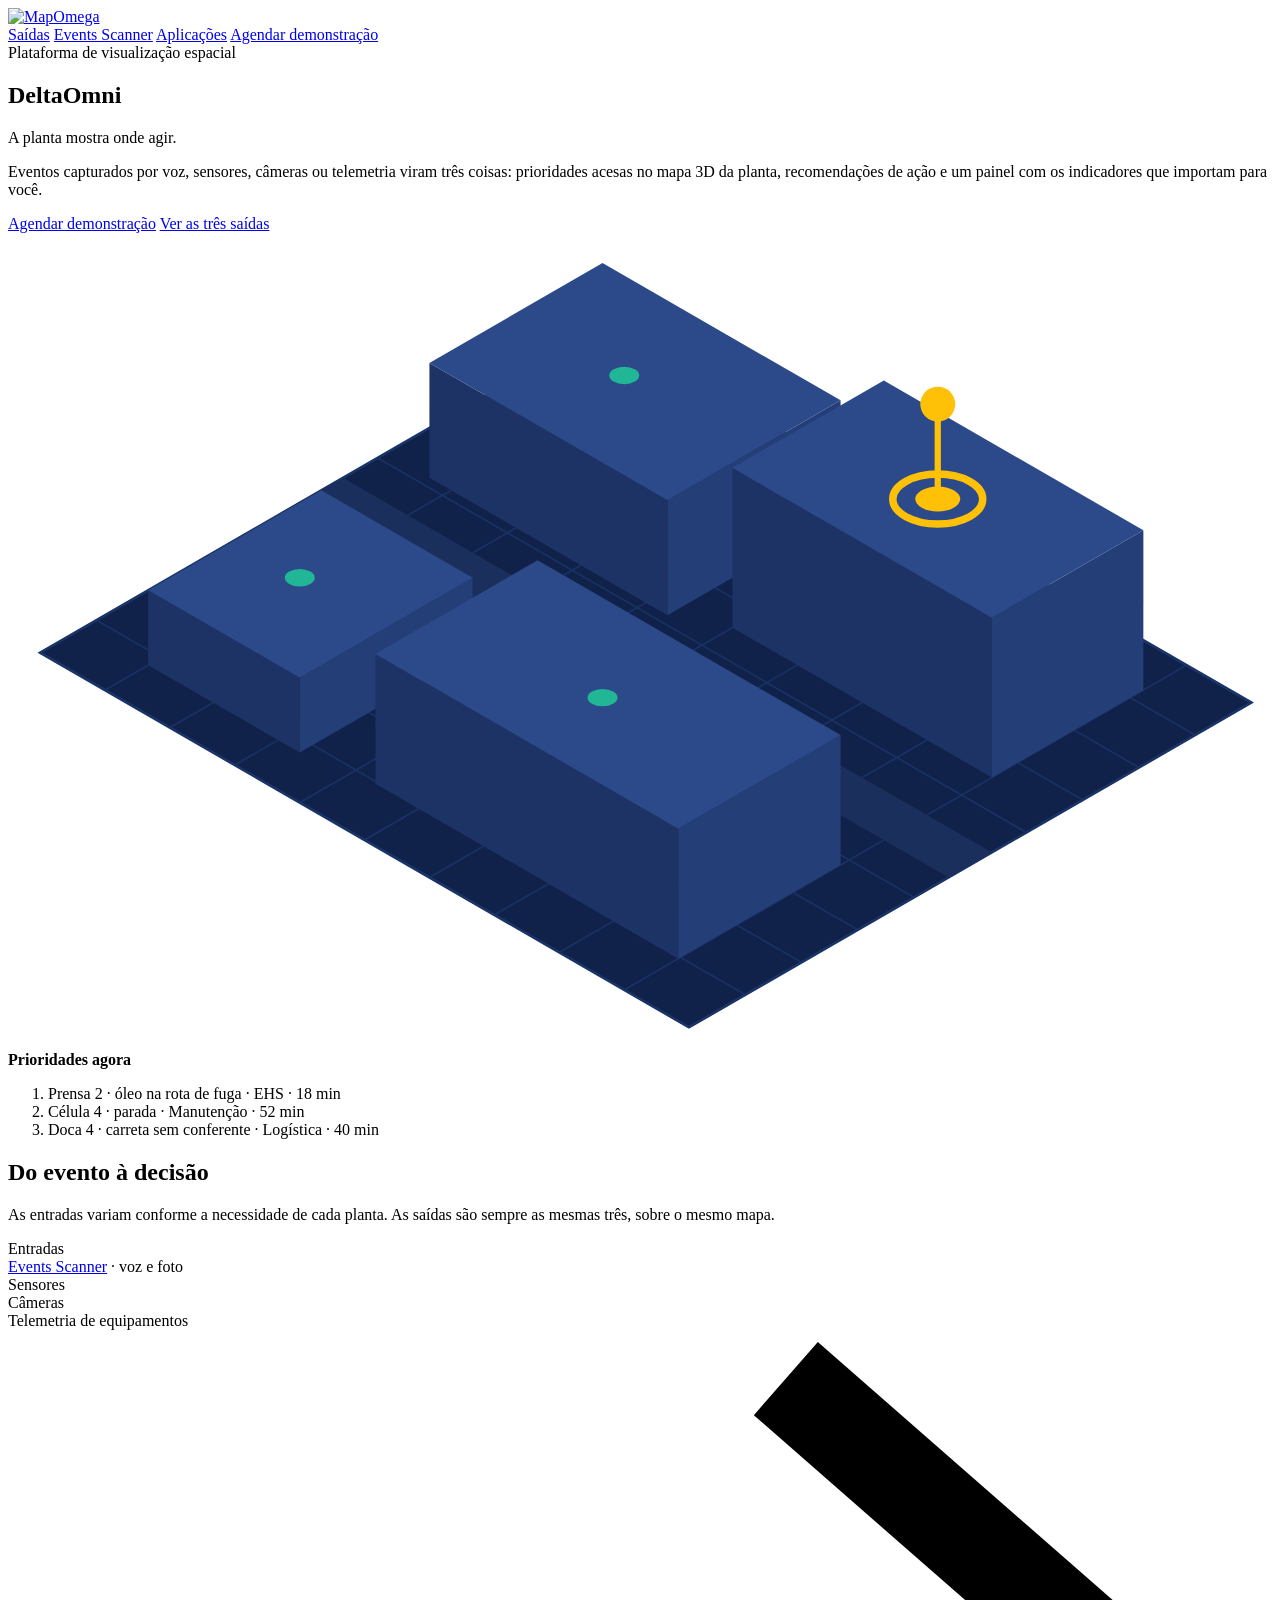
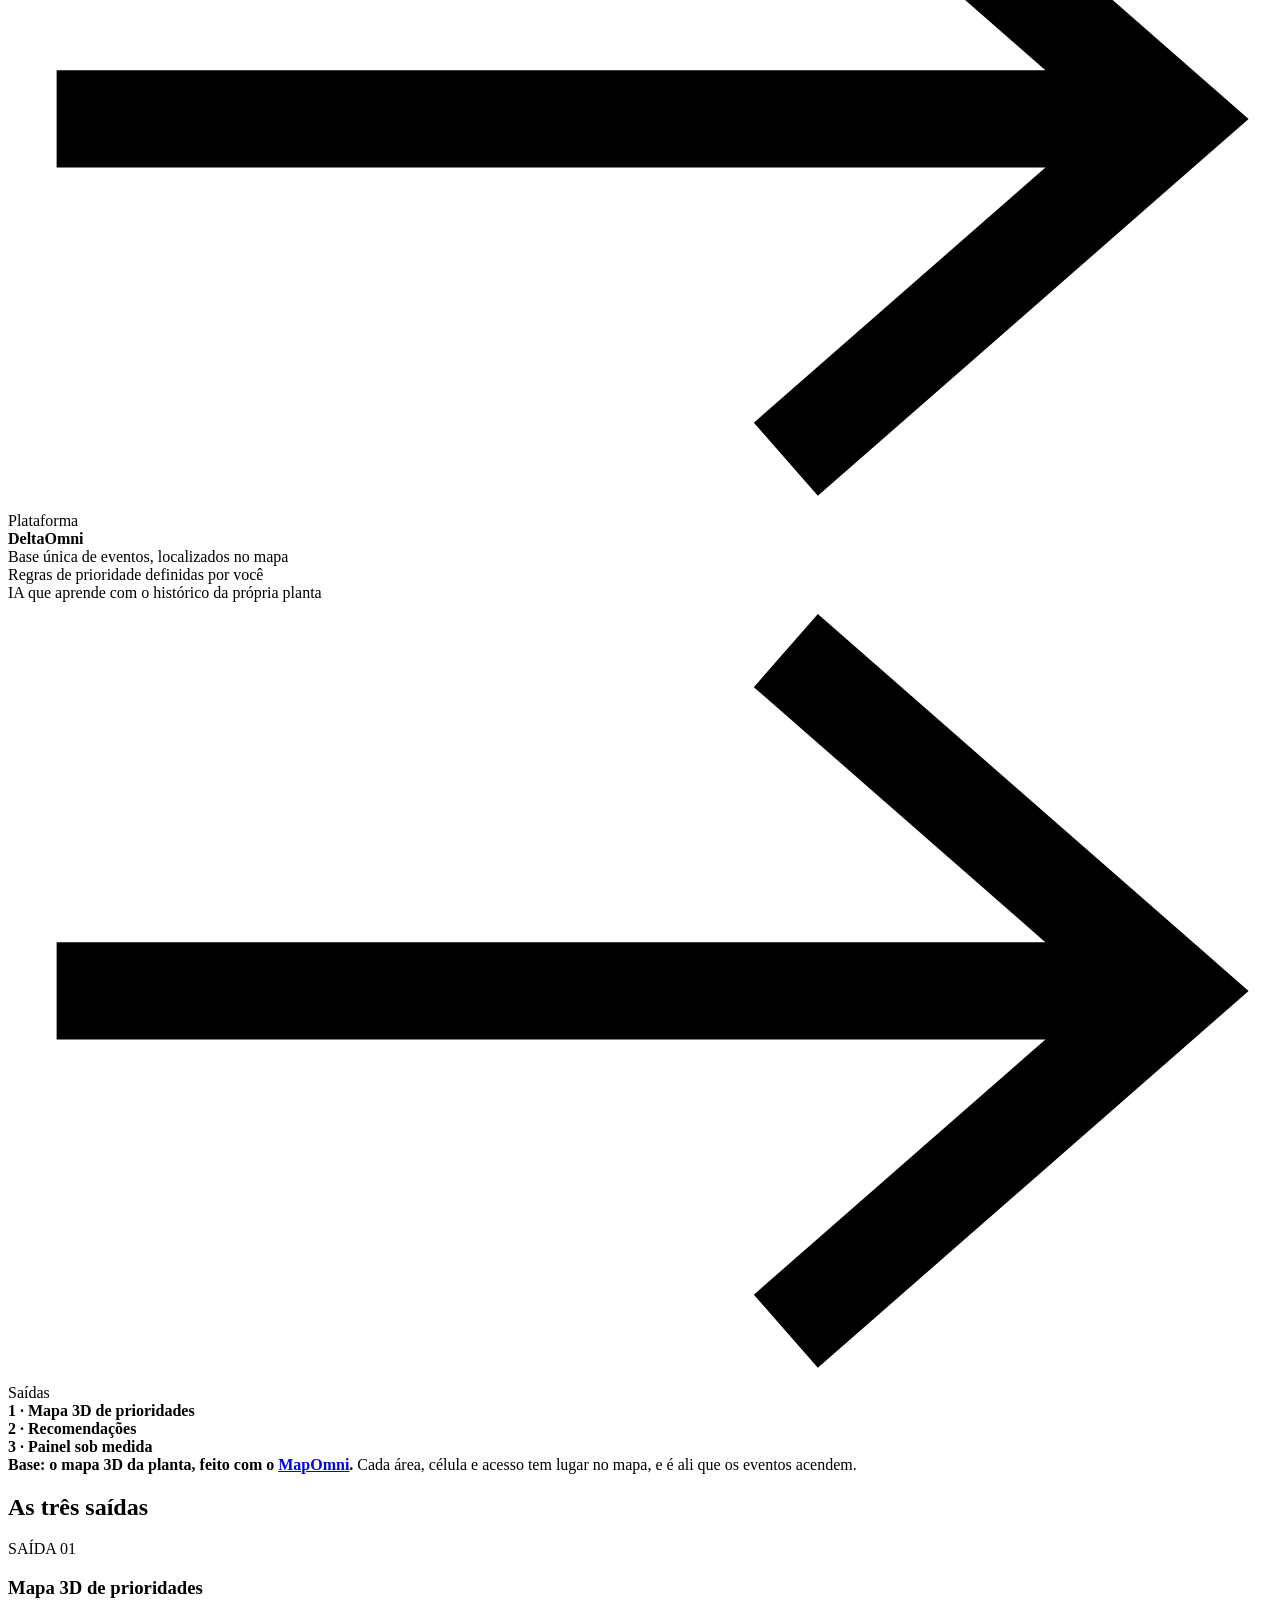
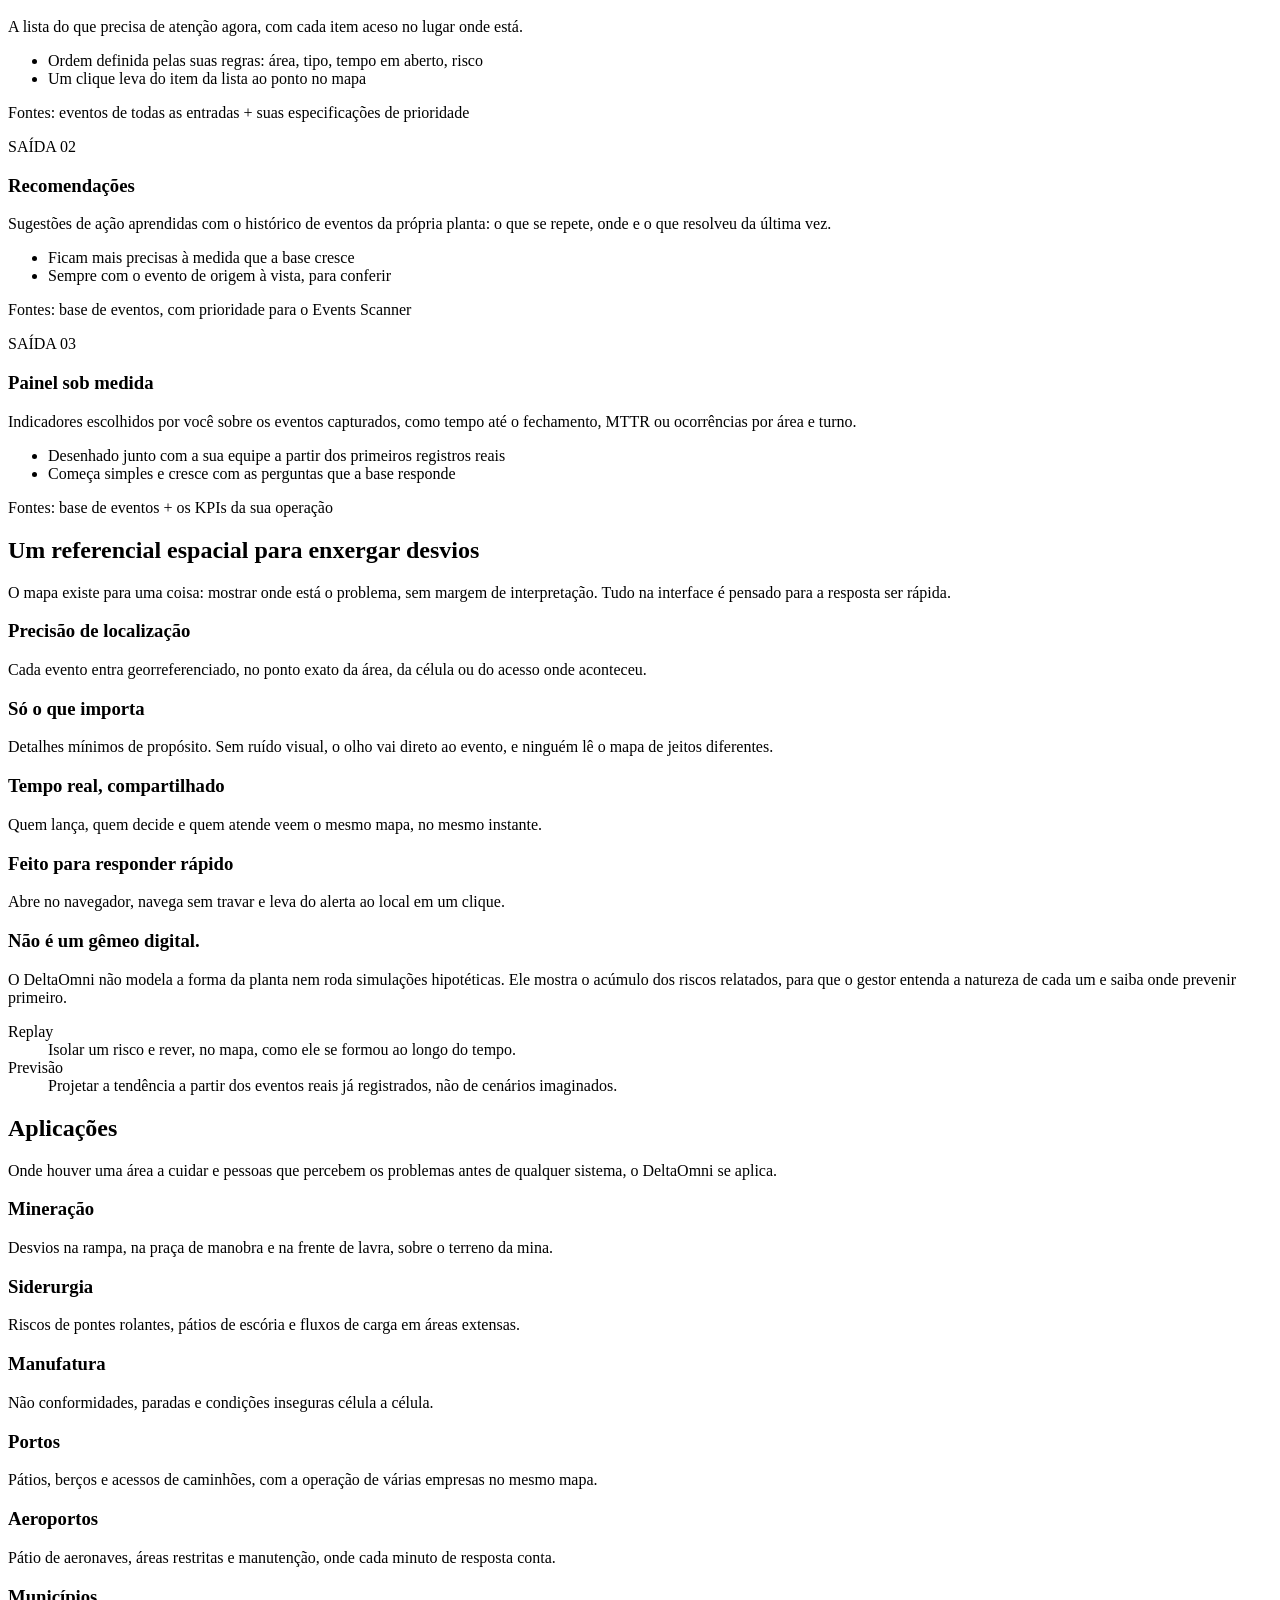
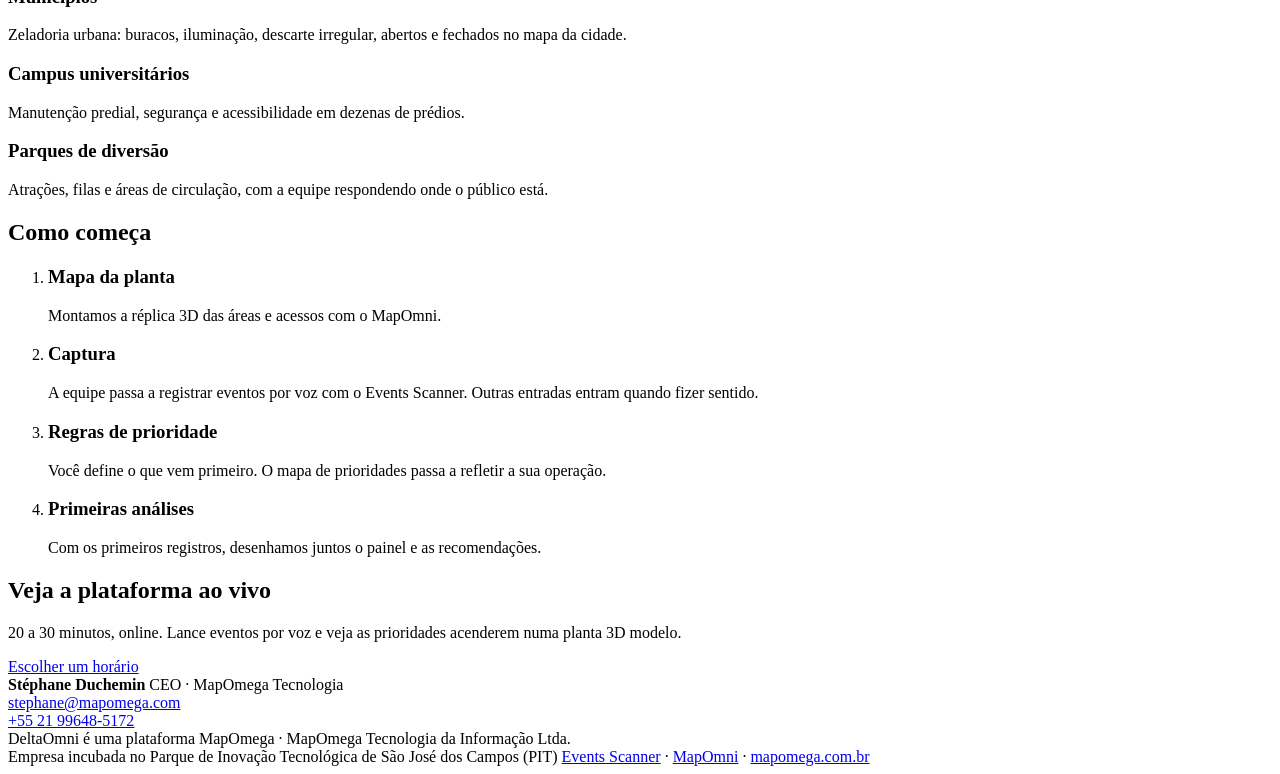
==== br/index.html @ 0f6d115c "Add initial HTML structure for DeltaOmni platform" ====
<!DOCTYPE html>
<html lang="pt-BR">
<head>
<!-- Google tag (gtag.js) — confirme se esta é a propriedade certa para deltaomni.com -->
<script async src="https://www.googletagmanager.com/gtag/js?id=G-TTH002HWYM"></script>
<script>window.dataLayer=window.dataLayer||[];function gtag(){dataLayer.push(arguments);}gtag('js',new Date());gtag('config','G-TTH002HWYM');</script>
<meta charset="UTF-8">
<meta name="viewport" content="width=device-width, initial-scale=1.0">
<title>DeltaOmni — a planta mostra onde agir | MapOmega</title>
<meta name="description" content="DeltaOmni, plataforma de visualização espacial da MapOmega: eventos capturados por voz, sensores, câmeras e telemetria viram prioridades localizadas no mapa 3D da planta, recomendações e um painel sob medida.">
<link rel="canonical" href="https://deltaomni.com/br/">
<meta property="og:type" content="website">
<meta property="og:title" content="DeltaOmni — a planta mostra onde agir">
<meta property="og:description" content="Prioridades localizadas no mapa 3D, recomendações e painel sob medida. Uma plataforma MapOmega.">
<meta property="og:url" content="https://deltaomni.com/br/">
<meta property="og:locale" content="pt_BR">
<link rel="preconnect" href="https://fonts.googleapis.com">
<link rel="preconnect" href="https://fonts.gstatic.com" crossorigin>
<link href="https://fonts.googleapis.com/css2?family=IBM+Plex+Mono:wght@400;500&family=IBM+Plex+Sans:wght@400;500;600;700&display=swap" rel="stylesheet">
<link rel="stylesheet" href="/assets/site.css">
<link rel="stylesheet" href="https://assets.calendly.com/assets/external/widget.css">
<script src="https://assets.calendly.com/assets/external/widget.js" async></script>
<script type="application/ld+json">
{"@context":"https://schema.org","@type":"SoftwareApplication","name":"DeltaOmni","applicationCategory":"BusinessApplication","operatingSystem":"Web","url":"https://deltaomni.com/br/","inLanguage":"pt-BR","description":"Plataforma de visualização espacial: eventos capturados por voz (Events Scanner), sensores, câmeras e telemetria viram prioridades localizadas no mapa 3D da planta, recomendações e um painel sob medida.","manufacturer":{"@type":"Organization","name":"MapOmega","url":"https://mapomega.com.br"}}
</script>
</head>
<body>

<header class="top dark">
  <div class="wrap">
    <a class="logo" href="/br/" aria-label="MapOmega — DeltaOmni"><img src="/assets/mapomega-logo.svg" alt="MapOmega" width="100" height="35" style="height:30px"></a>
    <nav aria-label="Principal">
      <a class="hide-sm" href="#saidas">Saídas</a>
      <a class="hide-sm" href="/br/scanner-de-eventos.html">Events Scanner</a>
      <a class="hide-sm" href="#aplicacoes">Aplicações</a>
      <a class="btn btn-green btn-sm js-agenda" data-where="topo-home" href="https://calendly.com/deltaomni/30min">Agendar demonstração</a>
    </nav>
  </div>
</header>

<main>
  <section class="dhero">
    <div class="wrap">
      <div>
        <span class="eyebrow"><span class="dot" aria-hidden="true"></span>Plataforma de visualização espacial</span>
        <h1>DeltaOmni</h1>
        <p class="lead">A planta mostra onde agir.</p>
        <p class="intro">Eventos capturados por voz, sensores, câmeras ou telemetria viram três coisas: prioridades acesas no mapa 3D da planta, recomendações de ação e um painel com os indicadores que importam para você.</p>
        <div class="ctas">
          <a class="btn btn-green js-agenda" data-where="hero-home" href="https://calendly.com/deltaomni/30min">Agendar demonstração</a>
          <a class="btn btn-line" href="#saidas">Ver as três saídas</a>
        </div>
      </div>
      <div class="plant" style="position:relative">
        <svg viewBox="62 82 506 326" role="img" aria-label="Planta industrial em 3D isométrico com um evento aceso, destacado em amarelo, e outros eventos registrados em verde"><polygon points="300.0,120.0 559.8,270.0 334.6,400.0 74.8,250.0" fill="#10224A" stroke="#1E3A70" stroke-width="1"/><line x1="300.0" y1="120.0" x2="74.8" y2="250.0" stroke="#1A3366" stroke-width=".6"/><line x1="326.0" y1="135.0" x2="100.8" y2="265.0" stroke="#1A3366" stroke-width=".6"/><line x1="352.0" y1="150.0" x2="126.8" y2="280.0" stroke="#1A3366" stroke-width=".6"/><line x1="377.9" y1="165.0" x2="152.8" y2="295.0" stroke="#1A3366" stroke-width=".6"/><line x1="403.9" y1="180.0" x2="178.8" y2="310.0" stroke="#1A3366" stroke-width=".6"/><line x1="429.9" y1="195.0" x2="204.7" y2="325.0" stroke="#1A3366" stroke-width=".6"/><line x1="455.9" y1="210.0" x2="230.7" y2="340.0" stroke="#1A3366" stroke-width=".6"/><line x1="481.9" y1="225.0" x2="256.7" y2="355.0" stroke="#1A3366" stroke-width=".6"/><line x1="507.8" y1="240.0" x2="282.7" y2="370.0" stroke="#1A3366" stroke-width=".6"/><line x1="533.8" y1="255.0" x2="308.7" y2="385.0" stroke="#1A3366" stroke-width=".6"/><line x1="559.8" y1="270.0" x2="334.6" y2="400.0" stroke="#1A3366" stroke-width=".6"/><line x1="300.0" y1="120.0" x2="559.8" y2="270.0" stroke="#1A3366" stroke-width=".6"/><line x1="277.5" y1="133.0" x2="537.3" y2="283.0" stroke="#1A3366" stroke-width=".6"/><line x1="255.0" y1="146.0" x2="514.8" y2="296.0" stroke="#1A3366" stroke-width=".6"/><line x1="232.5" y1="159.0" x2="492.3" y2="309.0" stroke="#1A3366" stroke-width=".6"/><line x1="209.9" y1="172.0" x2="469.7" y2="322.0" stroke="#1A3366" stroke-width=".6"/><line x1="187.4" y1="185.0" x2="447.2" y2="335.0" stroke="#1A3366" stroke-width=".6"/><line x1="164.9" y1="198.0" x2="424.7" y2="348.0" stroke="#1A3366" stroke-width=".6"/><line x1="142.4" y1="211.0" x2="402.2" y2="361.0" stroke="#1A3366" stroke-width=".6"/><line x1="119.9" y1="224.0" x2="379.7" y2="374.0" stroke="#1A3366" stroke-width=".6"/><line x1="97.4" y1="237.0" x2="357.2" y2="387.0" stroke="#1A3366" stroke-width=".6"/><line x1="74.8" y1="250.0" x2="334.6" y2="400.0" stroke="#1A3366" stroke-width=".6"/><polygon points="196.1,180.0 455.9,330.0 438.6,340.0 178.8,190.0" fill="#1B2F5C" /><polygon points="230.7,180.0 326.0,235.0 326.0,189.0 230.7,134.0" fill="#1D3366" /><polygon points="395.3,195.0 326.0,235.0 326.0,189.0 395.3,149.0" fill="#243E78" /><polygon points="300.0,94.0 395.3,149.0 326.0,189.0 230.7,134.0" fill="#2C4A8A" /><polygon points="352.0,240.0 455.9,300.0 455.9,236.0 352.0,176.0" fill="#1D3366" /><polygon points="516.5,265.0 455.9,300.0 455.9,236.0 516.5,201.0" fill="#243E78" /><polygon points="412.6,141.0 516.5,201.0 455.9,236.0 352.0,176.0" fill="#2C4A8A" /><polygon points="118.1,255.0 178.8,290.0 178.8,260.0 118.1,225.0" fill="#1D3366" /><polygon points="248.0,250.0 178.8,290.0 178.8,260.0 248.0,220.0" fill="#243E78" /><polygon points="187.4,185.0 248.0,220.0 178.8,260.0 118.1,225.0" fill="#2C4A8A" /><polygon points="209.1,302.5 330.3,372.5 330.3,320.5 209.1,250.5" fill="#1D3366" /><polygon points="395.3,335.0 330.3,372.5 330.3,320.5 395.3,283.0" fill="#243E78" /><polygon points="274.0,213.0 395.3,283.0 330.3,320.5 209.1,250.5" fill="#2C4A8A" /><ellipse class="pulse" cx="434.2" cy="188.5" rx="18" ry="10" fill="none" stroke="#FFC107" stroke-width="3"/><ellipse cx="434.2" cy="188.5" rx="9" ry="5" fill="#FFC107"/><line x1="434.2" y1="188.5" x2="434.2" y2="154.5" stroke="#FFC107" stroke-width="2.5"/><circle cx="434.2" cy="150.5" r="7" fill="#FFC107"/><ellipse cx="308.7" cy="139.0" rx="6" ry="3.5" fill="#20C997" opacity=".85"/><ellipse cx="300.0" cy="268.0" rx="6" ry="3.5" fill="#20C997" opacity=".85"/><ellipse cx="178.8" cy="220.0" rx="6" ry="3.5" fill="#20C997" opacity=".85"/></svg>
        <div class="prio" aria-label="Exemplo de lista de prioridades">
          <b>Prioridades agora</b>
          <ol>
            <li>Prensa 2 · óleo na rota de fuga <span>· EHS · 18 min</span></li>
            <li>Célula 4 · parada <span>· Manutenção · 52 min</span></li>
            <li>Doca 4 · carreta sem conferente <span>· Logística · 40 min</span></li>
          </ol>
        </div>
      </div>
    </div>
  </section>

  <section id="como-funciona">
    <div class="wrap">
      <h2>Do evento à decisão</h2>
      <p class="sub">As entradas variam conforme a necessidade de cada planta. As saídas são sempre as mesmas três, sobre o mesmo mapa.</p>

      <div class="pipe" role="img" aria-label="Entradas: Events Scanner por voz, sensores, câmeras e telemetria. Elas alimentam o DeltaOmni, que combina a base de eventos com as regras de prioridade do cliente. Saídas: mapa 3D de prioridades, recomendações e painel sob medida.">
        <div>
          <div class="colh">Entradas</div>
          <div class="stack">
            <div class="in main"><a href="/br/scanner-de-eventos.html">Events Scanner</a> · voz e foto</div>
            <div class="in">Sensores</div>
            <div class="in">Câmeras</div>
            <div class="in">Telemetria de equipamentos</div>
          </div>
        </div>
        <div class="arrow" aria-hidden="true"><svg viewBox="0 0 26 16"><path d="M1 8H23M16 1L24 8L16 15" fill="none" stroke="currentColor" stroke-width="2"/></svg></div>
        <div>
          <div class="colh">Plataforma</div>
          <div class="core">
            <b>DeltaOmni</b>
            <div>Base única de eventos, localizados no mapa</div>
            <div>Regras de prioridade definidas por você</div>
            <div>IA que aprende com o histórico da própria planta</div>
          </div>
        </div>
        <div class="arrow" aria-hidden="true"><svg viewBox="0 0 26 16"><path d="M1 8H23M16 1L24 8L16 15" fill="none" stroke="currentColor" stroke-width="2"/></svg></div>
        <div>
          <div class="colh">Saídas</div>
          <div class="stack">
            <div class="out"><b>1 · Mapa 3D de prioridades</b></div>
            <div class="out"><b>2 · Recomendações</b></div>
            <div class="out"><b>3 · Painel sob medida</b></div>
          </div>
        </div>
      </div>
      <div class="basemap"><strong style="color:var(--navy)">Base: o mapa 3D da planta, feito com o <a href="https://mapomni.com">MapOmni</a>.</strong> Cada área, célula e acesso tem lugar no mapa, e é ali que os eventos acendem.</div>
    </div>
  </section>

  <section id="saidas" class="alt">
    <div class="wrap">
      <h2>As três saídas</h2>
      <div class="outs">
        <article>
          <span class="num">SAÍDA 01</span>
          <h3>Mapa 3D de prioridades</h3>
          <p>A lista do que precisa de atenção agora, com cada item aceso no lugar onde está.</p>
          <ul>
            <li>Ordem definida pelas suas regras: área, tipo, tempo em aberto, risco</li>
            <li>Um clique leva do item da lista ao ponto no mapa</li>
          </ul>
          <p class="src">Fontes: eventos de todas as entradas + suas especificações de prioridade</p>
        </article>
        <article>
          <span class="num">SAÍDA 02</span>
          <h3>Recomendações</h3>
          <p>Sugestões de ação aprendidas com o histórico de eventos da própria planta: o que se repete, onde e o que resolveu da última vez.</p>
          <ul>
            <li>Ficam mais precisas à medida que a base cresce</li>
            <li>Sempre com o evento de origem à vista, para conferir</li>
          </ul>
          <p class="src">Fontes: base de eventos, com prioridade para o Events Scanner</p>
        </article>
        <article>
          <span class="num">SAÍDA 03</span>
          <h3>Painel sob medida</h3>
          <p>Indicadores escolhidos por você sobre os eventos capturados, como tempo até o fechamento, MTTR ou ocorrências por área e turno.</p>
          <ul>
            <li>Desenhado junto com a sua equipe a partir dos primeiros registros reais</li>
            <li>Começa simples e cresce com as perguntas que a base responde</li>
          </ul>
          <p class="src">Fontes: base de eventos + os KPIs da sua operação</p>
        </article>
      </div>
    </div>
  </section>

  <section id="principios">
    <div class="wrap">
      <h2>Um referencial espacial para enxergar desvios</h2>
      <p class="sub">O mapa existe para uma coisa: mostrar onde está o problema, sem margem de interpretação. Tudo na interface é pensado para a resposta ser rápida.</p>
      <div class="principles">
        <article><h3>Precisão de localização</h3><p>Cada evento entra georreferenciado, no ponto exato da área, da célula ou do acesso onde aconteceu.</p></article>
        <article><h3>Só o que importa</h3><p>Detalhes mínimos de propósito. Sem ruído visual, o olho vai direto ao evento, e ninguém lê o mapa de jeitos diferentes.</p></article>
        <article><h3>Tempo real, compartilhado</h3><p>Quem lança, quem decide e quem atende veem o mesmo mapa, no mesmo instante.</p></article>
        <article><h3>Feito para responder rápido</h3><p>Abre no navegador, navega sem travar e leva do alerta ao local em um clique.</p></article>
      </div>

      <div class="notdt">
        <div>
          <h3>Não é um gêmeo digital.</h3>
          <p>O DeltaOmni não modela a forma da planta nem roda simulações hipotéticas. Ele mostra o acúmulo dos riscos relatados, para que o gestor entenda a natureza de cada um e saiba onde prevenir primeiro.</p>
        </div>
        <dl>
          <div><dt>Replay</dt><dd>Isolar um risco e rever, no mapa, como ele se formou ao longo do tempo.</dd></div>
          <div><dt>Previsão</dt><dd>Projetar a tendência a partir dos eventos reais já registrados, não de cenários imaginados.</dd></div>
        </dl>
      </div>
    </div>
  </section>

  <section id="aplicacoes" class="alt">
    <div class="wrap">
      <h2>Aplicações</h2>
      <p class="sub">Onde houver uma área a cuidar e pessoas que percebem os problemas antes de qualquer sistema, o DeltaOmni se aplica.</p>
      <div class="sectors">
        <article class="sector"><div class="ph" style="background-image:url('/assets/setor-mineracao.jpg')" aria-hidden="true"></div><div class="body"><h3>Mineração</h3><p>Desvios na rampa, na praça de manobra e na frente de lavra, sobre o terreno da mina.</p></div></article>
        <article class="sector"><div class="ph" style="background-image:url('/assets/setor-siderurgia.jpg')" aria-hidden="true"></div><div class="body"><h3>Siderurgia</h3><p>Riscos de pontes rolantes, pátios de escória e fluxos de carga em áreas extensas.</p></div></article>
        <article class="sector"><div class="ph" style="background-image:url('/assets/setor-manufatura.jpg')" aria-hidden="true"></div><div class="body"><h3>Manufatura</h3><p>Não conformidades, paradas e condições inseguras célula a célula.</p></div></article>
        <article class="sector"><div class="ph" style="background-image:url('/assets/setor-portos.jpg')" aria-hidden="true"></div><div class="body"><h3>Portos</h3><p>Pátios, berços e acessos de caminhões, com a operação de várias empresas no mesmo mapa.</p></div></article>
        <article class="sector"><div class="ph" style="background-image:url('/assets/setor-aeroportos.jpg')" aria-hidden="true"></div><div class="body"><h3>Aeroportos</h3><p>Pátio de aeronaves, áreas restritas e manutenção, onde cada minuto de resposta conta.</p></div></article>
        <article class="sector"><div class="ph" style="background-image:url('/assets/setor-municipios.jpg')" aria-hidden="true"></div><div class="body"><h3>Municípios</h3><p>Zeladoria urbana: buracos, iluminação, descarte irregular, abertos e fechados no mapa da cidade.</p></div></article>
        <article class="sector"><div class="ph" style="background-image:url('/assets/setor-campus.jpg')" aria-hidden="true"></div><div class="body"><h3>Campus universitários</h3><p>Manutenção predial, segurança e acessibilidade em dezenas de prédios.</p></div></article>
        <article class="sector"><div class="ph" style="background-image:url('/assets/setor-parques.jpg')" aria-hidden="true"></div><div class="body"><h3>Parques de diversão</h3><p>Atrações, filas e áreas de circulação, com a equipe respondendo onde o público está.</p></div></article>
      </div>
    </div>
  </section>

  <section id="como-comeca">
    <div class="wrap">
      <h2>Como começa</h2>
      <ol class="steps">
        <li><h3>Mapa da planta</h3><p>Montamos a réplica 3D das áreas e acessos com o MapOmni.</p></li>
        <li><h3>Captura</h3><p>A equipe passa a registrar eventos por voz com o Events Scanner. Outras entradas entram quando fizer sentido.</p></li>
        <li><h3>Regras de prioridade</h3><p>Você define o que vem primeiro. O mapa de prioridades passa a refletir a sua operação.</p></li>
        <li><h3>Primeiras análises</h3><p>Com os primeiros registros, desenhamos juntos o painel e as recomendações.</p></li>
      </ol>
    </div>
  </section>
</main>

<section class="cta" id="demonstracao">
  <div class="wrap">
    <div>
      <h2>Veja a plataforma ao vivo</h2>
      <p>20 a 30 minutos, online. Lance eventos por voz e veja as prioridades acenderem numa planta 3D modelo.</p>
      <a class="btn btn-light js-agenda" data-where="rodape-home" href="https://calendly.com/deltaomni/30min">Escolher um horário</a>
    </div>
    <div class="contact">
      <b>Stéphane Duchemin</b>
      CEO · MapOmega Tecnologia<br>
      <a href="mailto:stephane@mapomega.com">stephane@mapomega.com</a><br>
      <a href="tel:+5521996485172">+55 21 99648-5172</a>
    </div>
  </div>
</section>

<footer>
  <div class="wrap">
    <span>DeltaOmni é uma plataforma MapOmega · MapOmega Tecnologia da Informação Ltda.<br>Empresa incubada no Parque de Inovação Tecnológica de São José dos Campos (PIT)</span>
    <span><a href="/br/scanner-de-eventos.html">Events Scanner</a> · <a href="https://mapomni.com">MapOmni</a> · <a href="https://mapomega.com.br">mapomega.com.br</a></span>
  </div>
</footer>

<script src="/assets/agenda.js"></script>
</body>
</html>
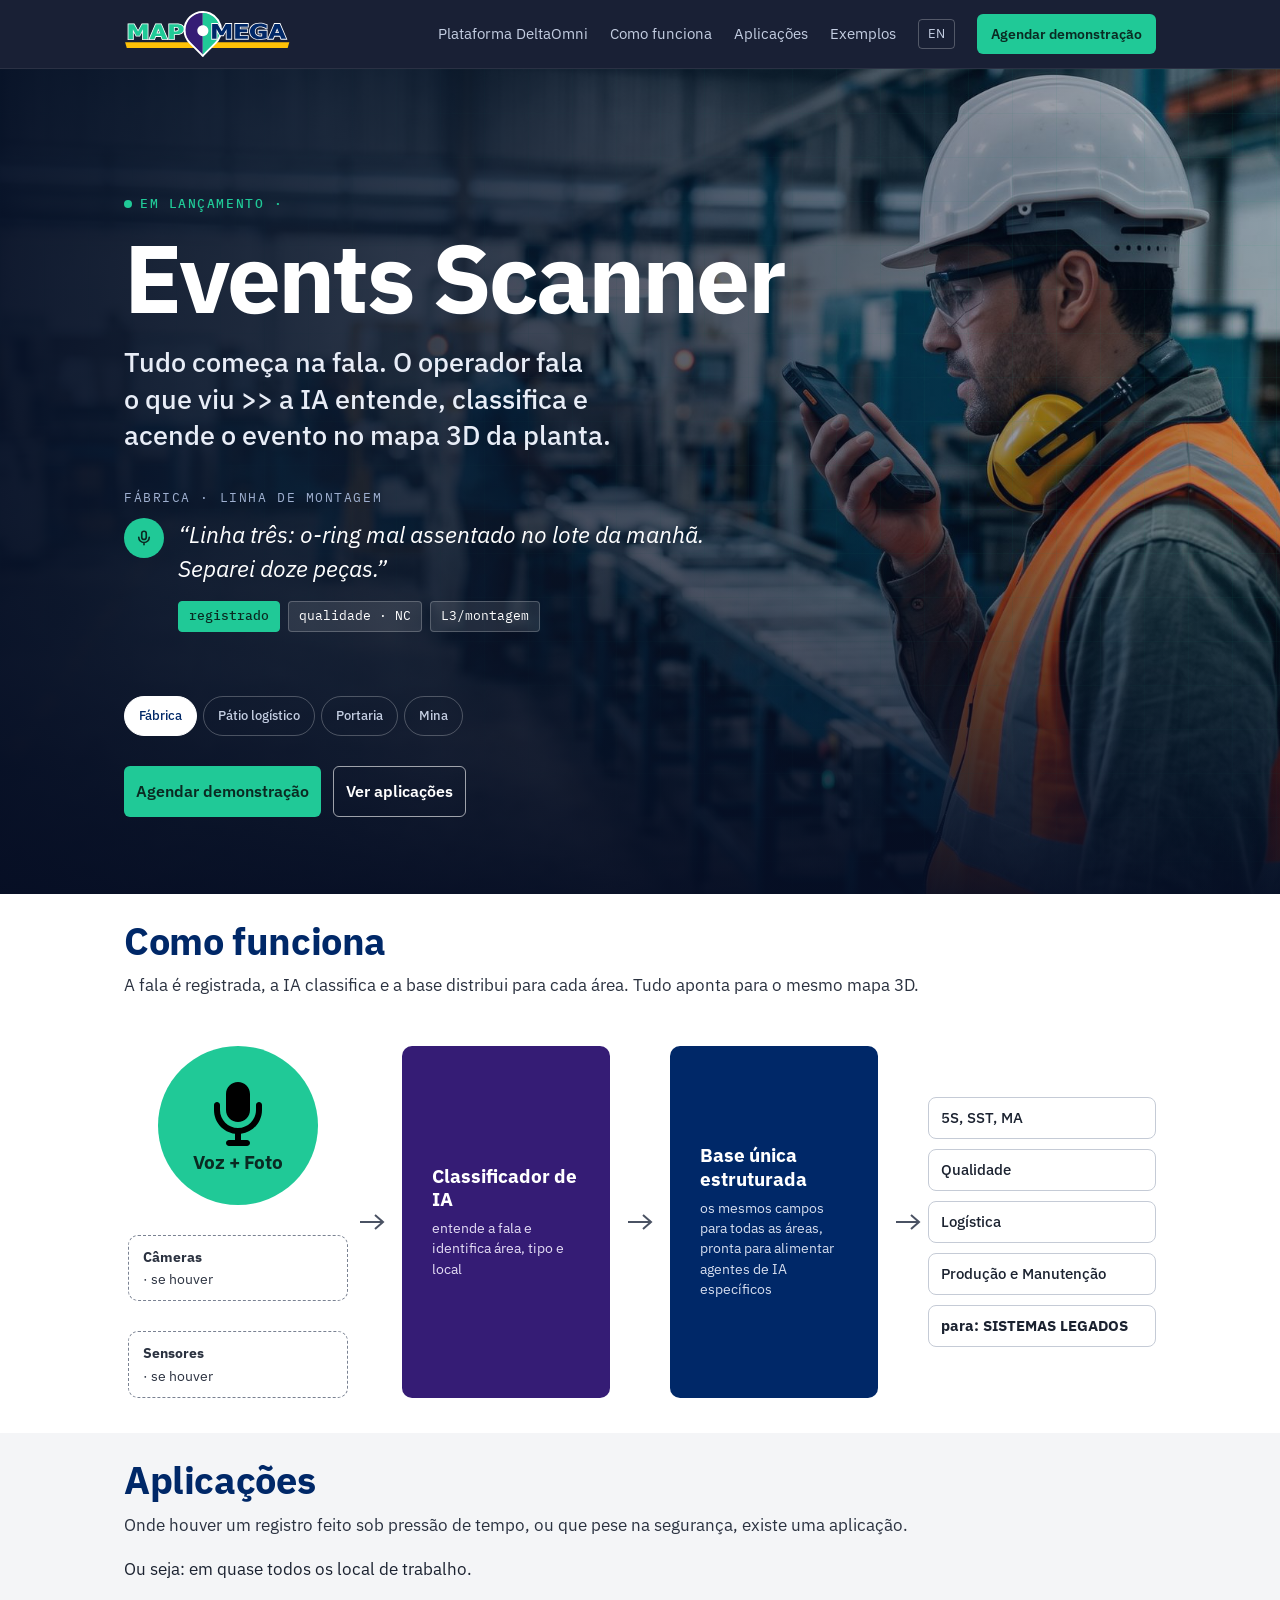
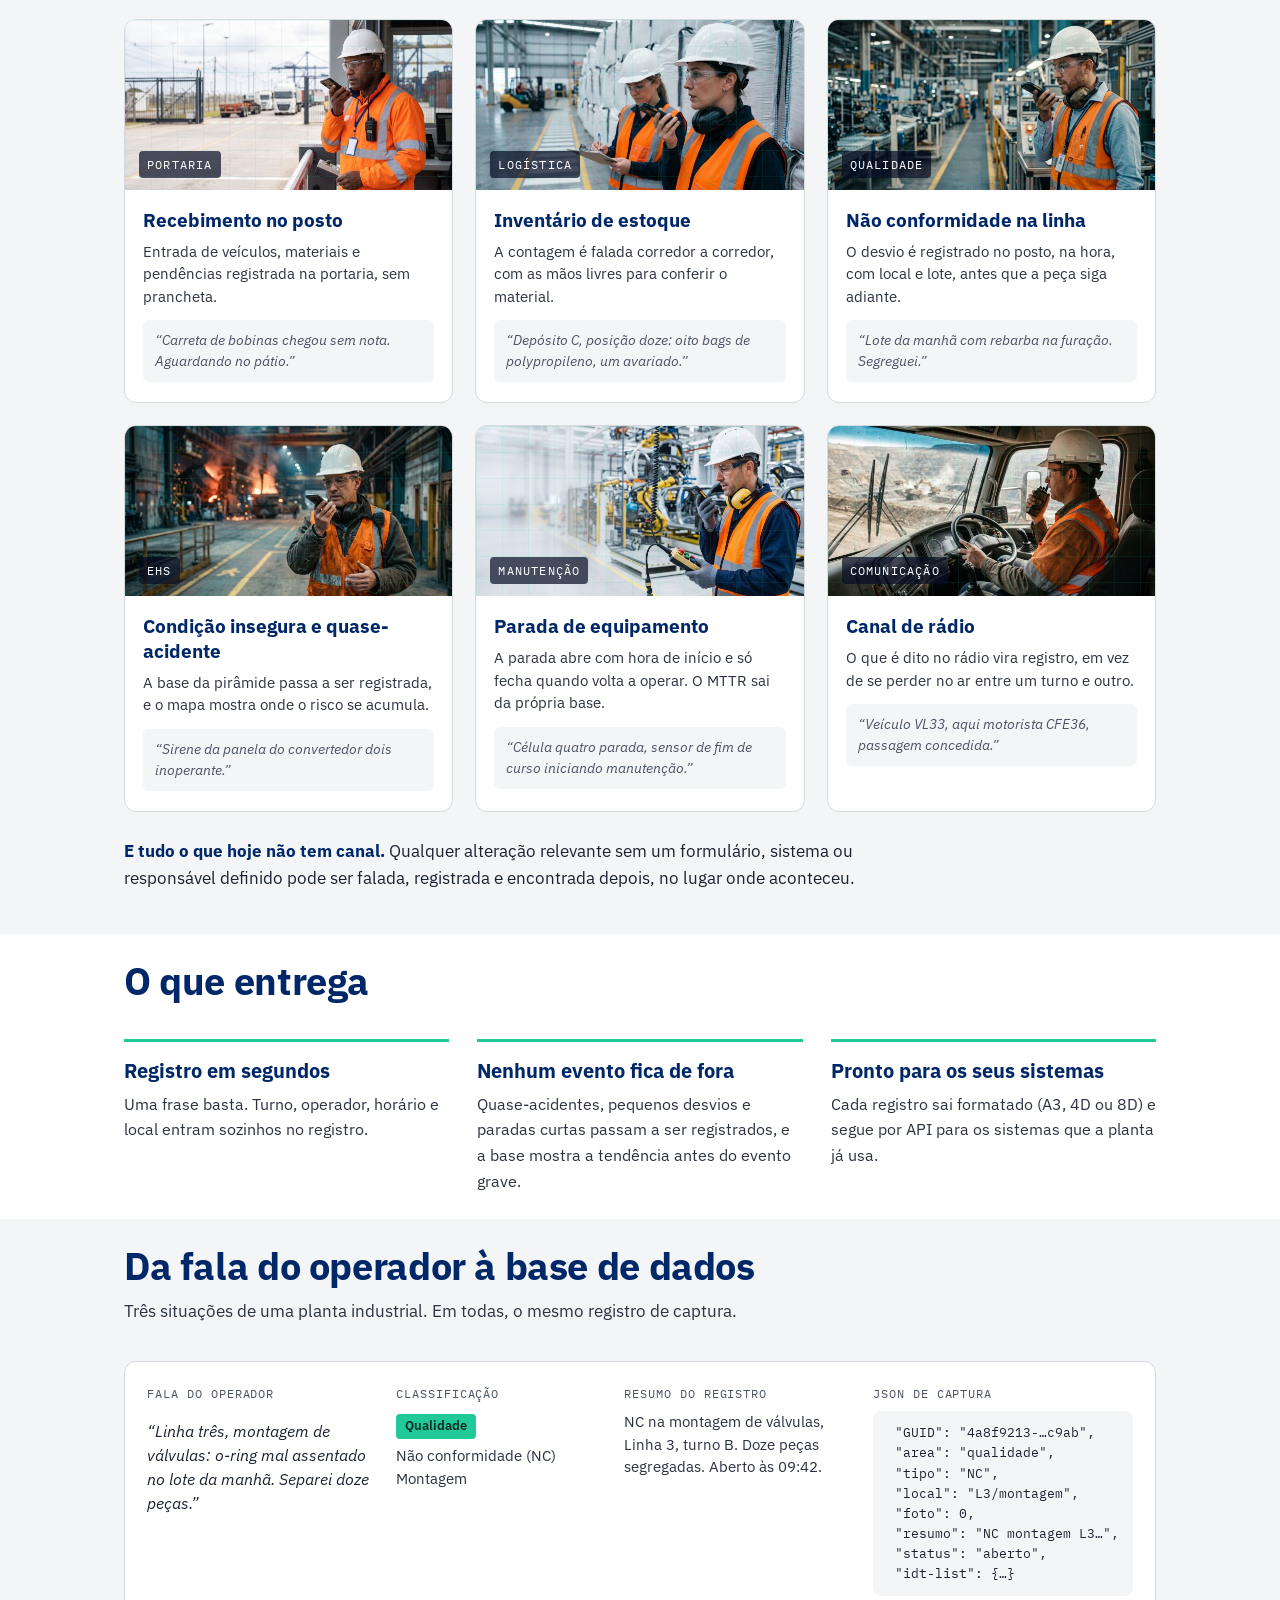
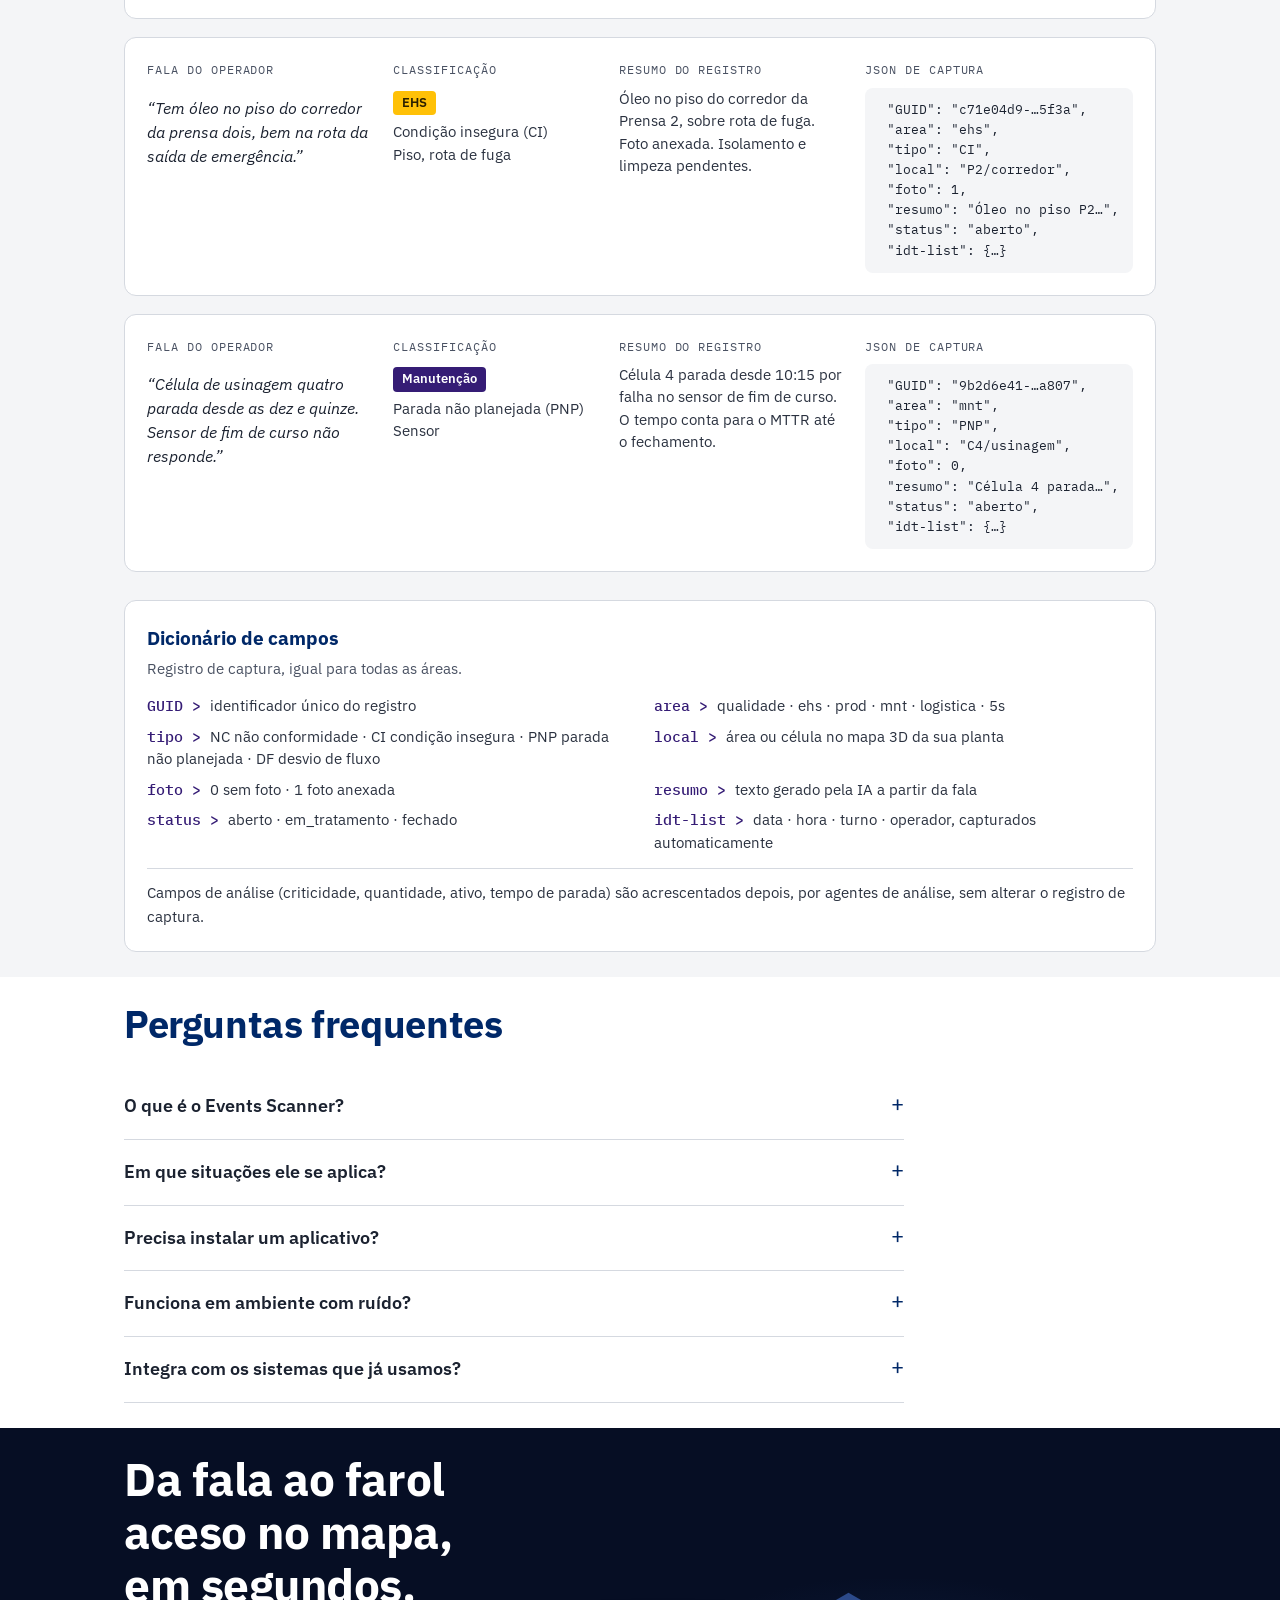
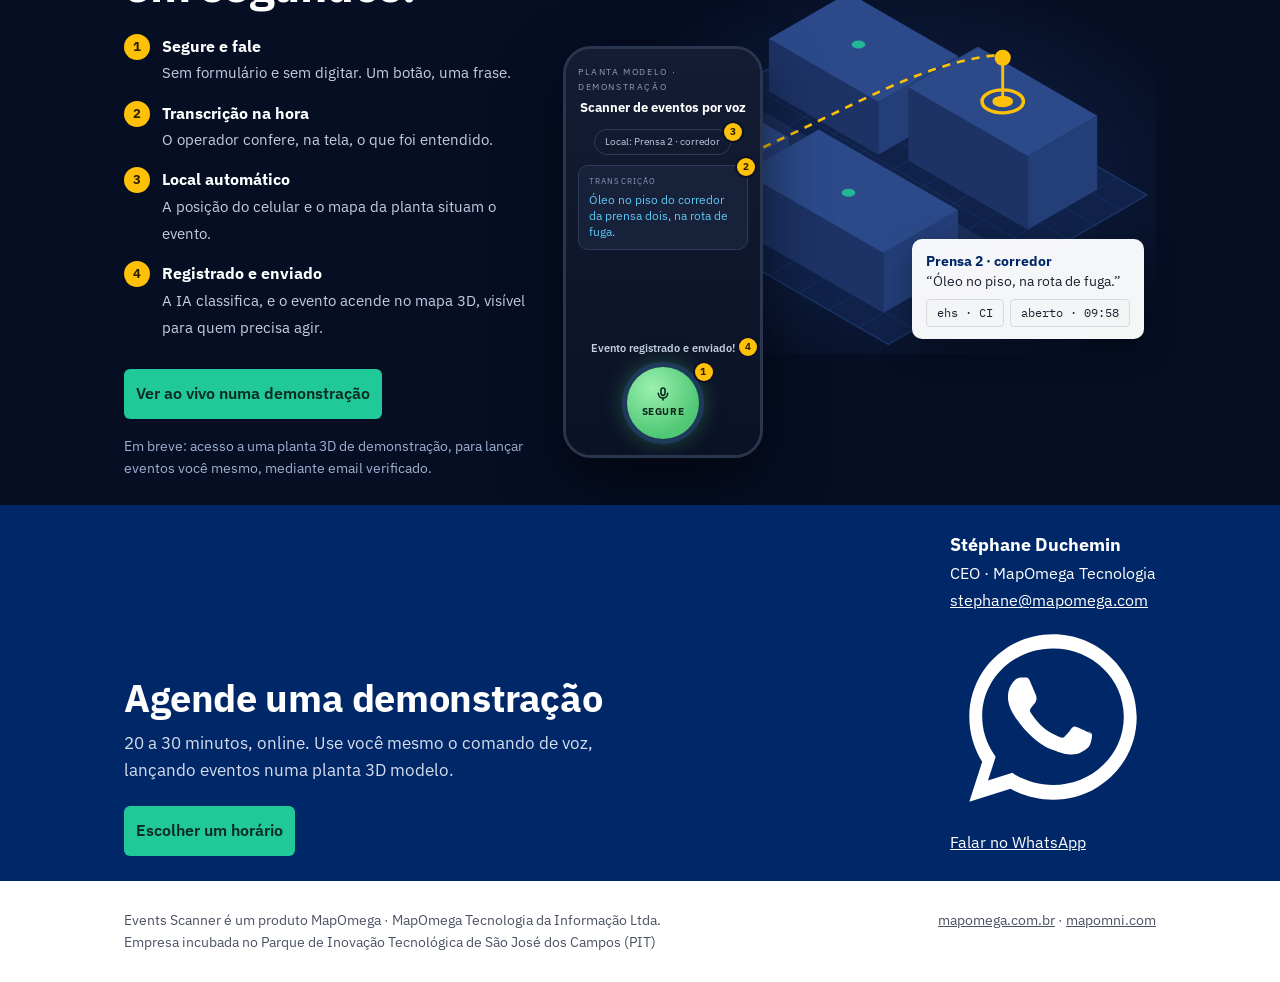
==== commit 636b63e3: "Update print statement from 'Hello' to 'Goodbye'" ====
--- a/br/index.html
+++ b/br/index.html
@@ -1,224 +1,359 @@
 <!DOCTYPE html>
 <html lang="pt-BR">
 <head>
-<!-- Google tag (gtag.js) — confirme se esta é a propriedade certa para deltaomni.com -->
-<script async src="https://www.googletagmanager.com/gtag/js?id=G-TTH002HWYM"></script>
-<script>window.dataLayer=window.dataLayer||[];function gtag(){dataLayer.push(arguments);}gtag('js',new Date());gtag('config','G-TTH002HWYM');</script>
-<meta charset="UTF-8">
-<meta name="viewport" content="width=device-width, initial-scale=1.0">
-<title>DeltaOmni — a planta mostra onde agir | MapOmega</title>
-<meta name="description" content="DeltaOmni, plataforma de visualização espacial da MapOmega: eventos capturados por voz, sensores, câmeras e telemetria viram prioridades localizadas no mapa 3D da planta, recomendações e um painel sob medida.">
-<link rel="canonical" href="https://deltaomni.com/br/">
-<meta property="og:type" content="website">
-<meta property="og:title" content="DeltaOmni — a planta mostra onde agir">
-<meta property="og:description" content="Prioridades localizadas no mapa 3D, recomendações e painel sob medida. Uma plataforma MapOmega.">
-<meta property="og:url" content="https://deltaomni.com/br/">
-<meta property="og:locale" content="pt_BR">
-<link rel="preconnect" href="https://fonts.googleapis.com">
-<link rel="preconnect" href="https://fonts.gstatic.com" crossorigin>
-<link href="https://fonts.googleapis.com/css2?family=IBM+Plex+Mono:wght@400;500&family=IBM+Plex+Sans:wght@400;500;600;700&display=swap" rel="stylesheet">
-<link rel="stylesheet" href="/assets/site.css">
-<link rel="stylesheet" href="https://assets.calendly.com/assets/external/widget.css">
-<script src="https://assets.calendly.com/assets/external/widget.js" async></script>
-<script type="application/ld+json">
-{"@context":"https://schema.org","@type":"SoftwareApplication","name":"DeltaOmni","applicationCategory":"BusinessApplication","operatingSystem":"Web","url":"https://deltaomni.com/br/","inLanguage":"pt-BR","description":"Plataforma de visualização espacial: eventos capturados por voz (Events Scanner), sensores, câmeras e telemetria viram prioridades localizadas no mapa 3D da planta, recomendações e um painel sob medida.","manufacturer":{"@type":"Organization","name":"MapOmega","url":"https://mapomega.com.br"}}
-</script>
+    <!-- Google tag (gtag.js) — confirme se esta é a propriedade certa para deltaomni.com -->
+    <script async src="https://www.googletagmanager.com/gtag/js?id=G-TTH002HWYM"></script>
+    <script>window.dataLayer=window.dataLayer||[];function gtag(){dataLayer.push(arguments);}gtag('js',new Date());gtag('config','G-TTH002HWYM');</script>
+    <meta charset="UTF-8">
+    <meta name="viewport" content="width=device-width, initial-scale=1.0">
+    <title>Scanner de Eventos por voz — Events Scanner | MapOmega</title>
+    <meta name="description" content="Events Scanner, o scanner de eventos por comando de voz da MapOmega: o operador fala, a IA entende e classifica, e o evento acende no mapa 3D da planta. Para fábrica, logística, portaria e mineração.">
+    <link rel="canonical" href="https://deltaomni.com/br/scanner-de-eventos.html">
+    <link rel="alternate" hreflang="pt-BR" href="https://deltaomni.com/br/scanner-de-eventos.html">
+    <link rel="alternate" hreflang="en" href="https://deltaomni.com/eventsscanner.html">
+    <meta property="og:type" content="website">
+    <meta property="og:title" content="Events Scanner — tudo começa na fala">
+    <meta property="og:description" content="O operador fala; a IA entende, classifica e acende o evento no mapa 3D da planta. Uma tecnologia MapOmega.">
+    <meta property="og:url" content="https://deltaomni.com/br/scanner-de-eventos.html">
+    <meta property="og:locale" content="pt_BR">
+    <link rel="preconnect" href="https://fonts.googleapis.com">
+    <link rel="preconnect" href="https://fonts.gstatic.com" crossorigin>
+    <link href="https://fonts.googleapis.com/css2?family=IBM+Plex+Mono:wght@400;500&family=IBM+Plex+Sans:wght@400;500;600;700&display=swap" rel="stylesheet">
+    <link href="../assets/site.css" rel="stylesheet" />
+    <link rel="stylesheet" href="https://assets.calendly.com/assets/external/widget.css">
+    <script src="https://assets.calendly.com/assets/external/widget.js" async></script>
+    <script type="application/ld+json">
+        {
+          "@context":"https://schema.org",
+          "@graph":[
+            {"@type":"Organization","@id":"https://mapomega.com.br/#org","name":"MapOmega","legalName":"MapOmega Tecnologia da Informação Ltda.","url":"https://mapomega.com.br","logo":"https://deltaomni.com/assets/mapomega-logo.svg","email":"stephane@mapomega.com","sameAs":["https://mapomni.com","https://deltaomni.com"]},
+            {"@type":"SoftwareApplication","name":"Events Scanner","alternateName":["Scanner de Eventos","Scanner de eventos por voz"],"applicationCategory":"BusinessApplication","operatingSystem":"Web, Android, iOS","url":"https://deltaomni.com/br/scanner-de-eventos.html","inLanguage":"pt-BR","description":"Scanner de eventos por comando de voz: o operador fala, a IA entende e classifica a ocorrência, e o registro acende no mapa 3D da planta, numa base estruturada única para Qualidade, EHS, Produção, Manutenção e Logística.","manufacturer":{"@id":"https://mapomega.com.br/#org"},"publisher":{"@id":"https://mapomega.com.br/#org"}},
+            {"@type":"FAQPage","mainEntity":[
+              {"@type":"Question","name":"O que é o Events Scanner?","acceptedAnswer":{"@type":"Answer","text":"É o scanner de eventos por comando de voz da MapOmega. O operador descreve uma ocorrência falando, a IA classifica área, tipo e local, e o registro entra numa base estruturada e no mapa 3D da planta."}},
+              {"@type":"Question","name":"Em que situações ele se aplica?","acceptedAnswer":{"@type":"Answer","text":"Em qualquer registro feito sob pressão de tempo ou que afete a segurança: não conformidades, condições inseguras, paradas, comunicações de rádio, inventário de estoque, recebimento na portaria e qualquer alteração relevante que hoje não tem canal de registro."}},
+              {"@type":"Question","name":"Precisa instalar um aplicativo?","acceptedAnswer":{"@type":"Answer","text":"Não. O lançamento é feito pelo navegador do celular. Quem vê o problema abre a página, fala e, se quiser, anexa uma foto."}},
+              {"@type":"Question","name":"Funciona em ambiente com ruído?","acceptedAnswer":{"@type":"Answer","text":"Sim, com limites conhecidos. Na implantação, mapeamos o ruído de cada zona e indicamos o modo de captura adequado: fala direta no celular ou microfone externo nas áreas mais ruidosas."}},
+              {"@type":"Question","name":"Integra com os sistemas que já usamos?","acceptedAnswer":{"@type":"Answer","text":"Sim. Cada registro sai em formato estruturado e pode ser enviado por API aos sistemas da planta, inclusive formatado como A3, 4D ou 8D."}}
+            ]}
+          ]
+        }
+    </script>
 </head>
 <body>
 
-<header class="top dark">
-  <div class="wrap">
-    <a class="logo" href="/br/" aria-label="MapOmega — DeltaOmni"><img src="/assets/mapomega-logo.svg" alt="MapOmega" width="100" height="35" style="height:30px"></a>
-    <nav aria-label="Principal">
-      <a class="hide-sm" href="#saidas">Saídas</a>
-      <a class="hide-sm" href="/br/scanner-de-eventos.html">Events Scanner</a>
-      <a class="hide-sm" href="#aplicacoes">Aplicações</a>
-      <a class="btn btn-green btn-sm js-agenda" data-where="topo-home" href="https://calendly.com/deltaomni/30min">Agendar demonstração</a>
-    </nav>
-  </div>
-</header>
-
-<main>
-  <section class="dhero">
-    <div class="wrap">
-      <div>
-        <span class="eyebrow"><span class="dot" aria-hidden="true"></span>Plataforma de visualização espacial</span>
-        <h1>DeltaOmni</h1>
-        <p class="lead">A planta mostra onde agir.</p>
-        <p class="intro">Eventos capturados por voz, sensores, câmeras ou telemetria viram três coisas: prioridades acesas no mapa 3D da planta, recomendações de ação e um painel com os indicadores que importam para você.</p>
-        <div class="ctas">
-          <a class="btn btn-green js-agenda" data-where="hero-home" href="https://calendly.com/deltaomni/30min">Agendar demonstração</a>
-          <a class="btn btn-line" href="#saidas">Ver as três saídas</a>
+    <header class="top dark">
+        <div class="wrap">
+            <a href="scanner-de-eventos.html" aria-label="MapOmega — Events Scanner"><img src="../assets/2026_MO_Long_Outline.svg" alt="MapOmega" class="mo-logo"></a>
+            <a href="scanner-de-eventos.html" aria-label="MapOmega — Events Scanner"><img src="../assets/2026_MO_Short_Outline.svg" alt="MapOmega" class="mo-logo-sm"></a>
+            <!--<a class="logo" href="scanner-de-eventos.html" aria-label="MapOmega — Events Scanner"><img src="../assets/mapomega-logo.svg" alt="MapOmega" width="100" height="35" style="height:30px"></a>-->
+            <nav aria-label="Principal">
+                <a class="hide-sm" href="/br/">Plataforma DeltaOmni</a>
+                <a class="hide-sm" href="#como-funciona">Como funciona</a>
+                <a class="hide-sm" href="#aplicacoes">Aplicações</a>
+                <a class="hide-sm" href="#exemplos">Exemplos</a>
+                <a class="lang" href="../eventsscanner.html" hreflang="en" lang="en">EN</a>
+                <a class="btn btn-green btn-sm js-agenda" data-where="topo" href="https://calendly.com/deltaomni/30min">Agendar demonstração</a>
+            </nav>
         </div>
-      </div>
-      <div class="plant" style="position:relative">
-        <svg viewBox="62 82 506 326" role="img" aria-label="Planta industrial em 3D isométrico com um evento aceso, destacado em amarelo, e outros eventos registrados em verde"><polygon points="300.0,120.0 559.8,270.0 334.6,400.0 74.8,250.0" fill="#10224A" stroke="#1E3A70" stroke-width="1"/><line x1="300.0" y1="120.0" x2="74.8" y2="250.0" stroke="#1A3366" stroke-width=".6"/><line x1="326.0" y1="135.0" x2="100.8" y2="265.0" stroke="#1A3366" stroke-width=".6"/><line x1="352.0" y1="150.0" x2="126.8" y2="280.0" stroke="#1A3366" stroke-width=".6"/><line x1="377.9" y1="165.0" x2="152.8" y2="295.0" stroke="#1A3366" stroke-width=".6"/><line x1="403.9" y1="180.0" x2="178.8" y2="310.0" stroke="#1A3366" stroke-width=".6"/><line x1="429.9" y1="195.0" x2="204.7" y2="325.0" stroke="#1A3366" stroke-width=".6"/><line x1="455.9" y1="210.0" x2="230.7" y2="340.0" stroke="#1A3366" stroke-width=".6"/><line x1="481.9" y1="225.0" x2="256.7" y2="355.0" stroke="#1A3366" stroke-width=".6"/><line x1="507.8" y1="240.0" x2="282.7" y2="370.0" stroke="#1A3366" stroke-width=".6"/><line x1="533.8" y1="255.0" x2="308.7" y2="385.0" stroke="#1A3366" stroke-width=".6"/><line x1="559.8" y1="270.0" x2="334.6" y2="400.0" stroke="#1A3366" stroke-width=".6"/><line x1="300.0" y1="120.0" x2="559.8" y2="270.0" stroke="#1A3366" stroke-width=".6"/><line x1="277.5" y1="133.0" x2="537.3" y2="283.0" stroke="#1A3366" stroke-width=".6"/><line x1="255.0" y1="146.0" x2="514.8" y2="296.0" stroke="#1A3366" stroke-width=".6"/><line x1="232.5" y1="159.0" x2="492.3" y2="309.0" stroke="#1A3366" stroke-width=".6"/><line x1="209.9" y1="172.0" x2="469.7" y2="322.0" stroke="#1A3366" stroke-width=".6"/><line x1="187.4" y1="185.0" x2="447.2" y2="335.0" stroke="#1A3366" stroke-width=".6"/><line x1="164.9" y1="198.0" x2="424.7" y2="348.0" stroke="#1A3366" stroke-width=".6"/><line x1="142.4" y1="211.0" x2="402.2" y2="361.0" stroke="#1A3366" stroke-width=".6"/><line x1="119.9" y1="224.0" x2="379.7" y2="374.0" stroke="#1A3366" stroke-width=".6"/><line x1="97.4" y1="237.0" x2="357.2" y2="387.0" stroke="#1A3366" stroke-width=".6"/><line x1="74.8" y1="250.0" x2="334.6" y2="400.0" stroke="#1A3366" stroke-width=".6"/><polygon points="196.1,180.0 455.9,330.0 438.6,340.0 178.8,190.0" fill="#1B2F5C" /><polygon points="230.7,180.0 326.0,235.0 326.0,189.0 230.7,134.0" fill="#1D3366" /><polygon points="395.3,195.0 326.0,235.0 326.0,189.0 395.3,149.0" fill="#243E78" /><polygon points="300.0,94.0 395.3,149.0 326.0,189.0 230.7,134.0" fill="#2C4A8A" /><polygon points="352.0,240.0 455.9,300.0 455.9,236.0 352.0,176.0" fill="#1D3366" /><polygon points="516.5,265.0 455.9,300.0 455.9,236.0 516.5,201.0" fill="#243E78" /><polygon points="412.6,141.0 516.5,201.0 455.9,236.0 352.0,176.0" fill="#2C4A8A" /><polygon points="118.1,255.0 178.8,290.0 178.8,260.0 118.1,225.0" fill="#1D3366" /><polygon points="248.0,250.0 178.8,290.0 178.8,260.0 248.0,220.0" fill="#243E78" /><polygon points="187.4,185.0 248.0,220.0 178.8,260.0 118.1,225.0" fill="#2C4A8A" /><polygon points="209.1,302.5 330.3,372.5 330.3,320.5 209.1,250.5" fill="#1D3366" /><polygon points="395.3,335.0 330.3,372.5 330.3,320.5 395.3,283.0" fill="#243E78" /><polygon points="274.0,213.0 395.3,283.0 330.3,320.5 209.1,250.5" fill="#2C4A8A" /><ellipse class="pulse" cx="434.2" cy="188.5" rx="18" ry="10" fill="none" stroke="#FFC107" stroke-width="3"/><ellipse cx="434.2" cy="188.5" rx="9" ry="5" fill="#FFC107"/><line x1="434.2" y1="188.5" x2="434.2" y2="154.5" stroke="#FFC107" stroke-width="2.5"/><circle cx="434.2" cy="150.5" r="7" fill="#FFC107"/><ellipse cx="308.7" cy="139.0" rx="6" ry="3.5" fill="#20C997" opacity=".85"/><ellipse cx="300.0" cy="268.0" rx="6" ry="3.5" fill="#20C997" opacity=".85"/><ellipse cx="178.8" cy="220.0" rx="6" ry="3.5" fill="#20C997" opacity=".85"/></svg>
-        <div class="prio" aria-label="Exemplo de lista de prioridades">
-          <b>Prioridades agora</b>
-          <ol>
-            <li>Prensa 2 · óleo na rota de fuga <span>· EHS · 18 min</span></li>
-            <li>Célula 4 · parada <span>· Manutenção · 52 min</span></li>
-            <li>Doca 4 · carreta sem conferente <span>· Logística · 40 min</span></li>
-          </ol>
+    </header>
+
+    <main>
+        <section class="hero2" aria-roledescription="carrossel" aria-label="Cenas de uso do Events Scanner">
+            <div class="stage">
+                <div class="scene s1 on" aria-hidden="true"></div>
+                <div class="scene s2" aria-hidden="true"></div>
+                <div class="scene s3" aria-hidden="true"></div>
+                <div class="scene s4" aria-hidden="true"></div>
+
+                <div class="content">
+                    <div class="wrap">
+                        <span class="eyebrow"><span class="dot" aria-hidden="true"></span>Em lançamento · </span>
+                        <h1>Events Scanner</h1>
+                        <p class="lead">Tudo começa na fala. O operador fala o que viu >> a IA entende, classifica e acende o evento no mapa 3D da planta.</p>
+
+                        <div class="speech" aria-live="polite">
+                            <div class="scene-txt on" data-i="0">
+                                <div class="where">Fábrica · linha de montagem</div>
+                                <p class="q"><span class="mic" aria-hidden="true"><svg viewBox="0 0 24 24" fill="none" stroke="#0A2A22" stroke-width="2.2" stroke-linecap="round"><rect x="9" y="3" width="6" height="11" rx="3" /><path d="M5 11a7 7 0 0 0 14 0M12 18v3" /></svg></span><span>“Linha três: o-ring mal assentado no lote da manhã. Separei doze peças.”</span></p>
+                                <div class="result"><span class="chip ok">registrado</span><span class="chip">qualidade · NC</span><span class="chip">L3/montagem</span></div>
+                            </div>
+                            <div class="scene-txt" data-i="1">
+                                <div class="where">Pátio logístico · docas</div>
+                                <p class="q"><span class="mic" aria-hidden="true"><svg viewBox="0 0 24 24" fill="none" stroke="#0A2A22" stroke-width="2.2" stroke-linecap="round"><rect x="9" y="3" width="6" height="11" rx="3" /><path d="M5 11a7 7 0 0 0 14 0M12 18v3" /></svg></span><span>“Doca quatro: carreta esperando há quarenta minutos, sem conferente.”</span></p>
+                                <div class="result"><span class="chip ok">registrado</span><span class="chip">logistica · DF</span><span class="chip">doca 4</span></div>
+                            </div>
+                            <div class="scene-txt" data-i="2">
+                                <div class="where">Portaria · acesso de veículos</div>
+                                <p class="q"><span class="mic" aria-hidden="true"><svg viewBox="0 0 24 24" fill="none" stroke="#0A2A22" stroke-width="2.2" stroke-linecap="round"><rect x="9" y="3" width="6" height="11" rx="3" /><path d="M5 11a7 7 0 0 0 14 0M12 18v3" /></svg></span><span>“Portaria dois: motorista sem EPI pedindo acesso à área de carga.”</span></p>
+                                <div class="result"><span class="chip ok">registrado</span><span class="chip">ehs · CI</span><span class="chip">portaria 2</span></div>
+                            </div>
+                            <div class="scene-txt" data-i="3">
+                                <div class="where">Mina · rampa de acesso</div>
+                                <p class="q"><span class="mic" aria-hidden="true"><svg viewBox="0 0 24 24" fill="none" stroke="#0A2A22" stroke-width="2.2" stroke-linecap="round"><rect x="9" y="3" width="6" height="11" rx="3" /><path d="M5 11a7 7 0 0 0 14 0M12 18v3" /></svg></span><span>“Rampa norte: caminhão com pneu dianteiro baixo. Parei na praça de manobra.”</span></p>
+                                <div class="result"><span class="chip ok">registrado</span><span class="chip">mnt · PNP</span><span class="chip">rampa N</span></div>
+                            </div>
+                        </div>
+
+                        <div class="dots" role="group" aria-label="Escolher cena">
+                            <button type="button" aria-current="true" data-go="0">Fábrica</button>
+                            <button type="button" aria-current="false" data-go="1">Pátio logístico</button>
+                            <button type="button" aria-current="false" data-go="2">Portaria</button>
+                            <button type="button" aria-current="false" data-go="3">Mina</button>
+                        </div>
+
+                        <div class="ctas">
+                            <a class="btn btn-green js-agenda" data-where="hero" href="https://calendly.com/deltaomni/30min">Agendar demonstração</a>
+                            <a class="btn btn-line" href="#aplicacoes">Ver aplicações</a>
+                        </div>
+                    </div>
+                </div>
+            </div>
+        </section>
+
+        <section id="como-funciona" style=" padding-top: 25px; padding-bottom: 25px;">
+            <div class="wrap">
+                <h2>Como funciona</h2>
+                <p class="sub">A fala é registrada, a IA classifica e a base distribui para cada área. Tudo aponta para o mesmo mapa 3D.</p>
+
+                <div class="flow" role="img" aria-label="Voz, e opcionalmente câmeras e sensores, alimentam o classificador de IA, que grava numa base única estruturada, distribuída para Qualidade, EHS, Produção e Manutenção, Logística e 5S.">
+                    <div class="col" style="justify-content: center; align-items: center;">
+                        <!--<div class="node voice"><b>Voz</b><span>o operador fala em linguagem natural; foto opcional</span></div>-->
+                        <div class="node voice"><span><svg xmlns="http://www.w3.org/2000/svg" height="64" viewBox="0 0 384 512"><!--!Font Awesome Free v7.3.1 by @fontawesome - https://fontawesome.com License - https://fontawesome.com/license/free Copyright 2026 Fonticons, Inc.--><path d="M192 0C139 0 96 43 96 96l0 128c0 53 43 96 96 96s96-43 96-96l0-128c0-53-43-96-96-96zM48 184c0-13.3-10.7-24-24-24S0 170.7 0 184l0 40c0 97.9 73.3 178.7 168 190.5l0 49.5-48 0c-13.3 0-24 10.7-24 24s10.7 24 24 24l144 0c13.3 0 24-10.7 24-24s-10.7-24-24-24l-48 0 0-49.5c94.7-11.8 168-92.6 168-190.5l0-40c0-13.3-10.7-24-24-24s-24 10.7-24 24l0 40c0 79.5-64.5 144-144 144S48 303.5 48 224l0-40z" /></svg></span><b>Voz + Foto</b></div>
+                        <div class="node opt"><strong>Câmeras</strong> · se houver</div>
+                        <div class="node opt"><strong>Sensores</strong> · se houver</div>
+                    </div>
+                    <div class="arrow" aria-hidden="true"><svg viewBox="0 0 26 16"><path d="M1 8H23M16 1L24 8L16 15" fill="none" stroke="currentColor" stroke-width="2" /></svg></div>
+                    <div class="col"><div class="node ai"><b>Classificador de IA</b><span>entende a fala e identifica área, tipo e local</span></div></div>
+                    <div class="arrow" aria-hidden="true"><svg viewBox="0 0 26 16"><path d="M1 8H23M16 1L24 8L16 15" fill="none" stroke="currentColor" stroke-width="2" /></svg></div>
+                    <div class="col"><div class="node base"><b>Base única estruturada</b><span>os mesmos campos para todas as áreas, pronta para alimentar agentes de IA específicos</span></div></div>
+                    <div class="arrow" aria-hidden="true"><svg viewBox="0 0 26 16"><path d="M1 8H23M16 1L24 8L16 15" fill="none" stroke="currentColor" stroke-width="2" /></svg></div>
+                    <div class="col dests">
+                        <div class="dest">5S, SST, MA</div>
+                        <div class="dest">Qualidade</div>
+                        <div class="dest">Logística</div>
+                        <div class="dest">Produção e Manutenção</div>
+                        <div class="dest"><strong>para: SISTEMAS LEGADOS</strong></div>
+                    </div>
+                </div>
+            </div>
+        </section>
+
+        <section id="aplicacoes" class="alt" style=" padding-top: 25px; padding-bottom: 25px;">
+            <div class="wrap">
+                <h2>Aplicações</h2>
+                <p class="sub">Onde houver um registro feito sob pressão de tempo, ou que pese na segurança, existe uma aplicação. </p><p>Ou seja: em quase todos os local de trabalho.</p>
+
+                                                                                                                                       <div class="apps">
+                                                                                                                                           <article class="app">
+                                                                                                                                               <div class="ph" style="background-image:url('../assets/app-portaria.jpg')"><span class="k">Portaria</span></div>
+                                                                                                                                               <div class="body"><h3>Recebimento no posto</h3><p>Entrada de veículos, materiais e pendências registrada na portaria, sem prancheta.</p><p class="say">“Carreta de bobinas chegou sem nota. Aguardando no pátio.”</p></div>
+                                                                                                                                           </article>
+                                                                                                                                           <article class="app">
+                                                                                                                                               <div class="ph" style="background-image:url('../assets/app-estoque.jpg')"><span class="k">Logística</span></div>
+                                                                                                                                               <div class="body"><h3>Inventário de estoque</h3><p>A contagem é falada corredor a corredor, com as mãos livres para conferir o material.</p><p class="say">“Depósito C, posição doze: oito bags de polypropileno, um avariado.”</p></div>
+                                                                                                                                           </article>
+                                                                                                                                           <article class="app">
+                                                                                                                                               <div class="ph" style="background-image:url('../assets/app-qualidade.jpg')"><span class="k">Qualidade</span></div>
+                                                                                                                                               <div class="body"><h3>Não conformidade na linha</h3><p>O desvio é registrado no posto, na hora, com local e lote, antes que a peça siga adiante.</p><p class="say">“Lote da manhã com rebarba na furação. Segreguei.”</p></div>
+                                                                                                                                           </article>
+                                                                                                                                           <article class="app">
+                                                                                                                                               <div class="ph" style="background-image:url('../assets/app-ehs.jpg')"><span class="k">EHS</span></div>
+                                                                                                                                               <div class="body"><h3>Condição insegura e quase-acidente</h3><p>A base da pirâmide passa a ser registrada, e o mapa mostra onde o risco se acumula.</p><p class="say">“Sirene da panela do convertedor dois inoperante.”</p></div>
+                                                                                                                                           </article>
+                                                                                                                                           <article class="app">
+                                                                                                                                               <div class="ph" style="background-image:url('../assets/app-manutencao.jpg')"><span class="k">Manutenção</span></div>
+                                                                                                                                               <div class="body"><h3>Parada de equipamento</h3><p>A parada abre com hora de início e só fecha quando volta a operar. O MTTR sai da própria base.</p><p class="say">“Célula quatro parada, sensor de fim de curso iniciando manutenção.”</p></div>
+                                                                                                                                           </article>
+                                                                                                                                           <article class="app">
+                                                                                                                                               <div class="ph" style="background-image:url('../assets/app-radio.jpg')"><span class="k">Comunicação</span></div>
+                                                                                                                                               <div class="body"><h3>Canal de rádio</h3><p>O que é dito no rádio vira registro, em vez de se perder no ar entre um turno e outro.</p><p class="say">“Veículo VL33, aqui motorista CFE36, passagem concedida.”</p></div>
+                                                                                                                                           </article>
+
+
+                                                                                                                                       </div>
+
+                <p class="apps-rule"><strong>E tudo o que hoje não tem canal.</strong> Qualquer alteração relevante sem um formulário, sistema ou responsável definido pode ser falada, registrada e encontrada depois, no lugar onde aconteceu.</p>
+            </div>
+        </section>
+
+        <section style=" padding-top: 25px; padding-bottom: 25px;">
+            <div class="wrap">
+                <h2>O que entrega</h2>
+                <div class="cards3">
+                    <article><h3>Registro em segundos</h3><p>Uma frase basta. Turno, operador, horário e local entram sozinhos no registro.</p></article>
+                    <article><h3>Nenhum evento fica de fora</h3><p>Quase-acidentes, pequenos desvios e paradas curtas passam a ser registrados, e a base mostra a tendência antes do evento grave.</p></article>
+                    <article><h3>Pronto para os seus sistemas</h3><p>Cada registro sai formatado (A3, 4D ou 8D) e segue por API para os sistemas que a planta já usa.</p></article>
+                </div>
+            </div>
+        </section>
+
+        <section id="exemplos" class="alt" style=" padding-top: 25px; padding-bottom: 25px;">
+            <div class="wrap">
+                <h2>Da fala do operador à base de dados</h2>
+                <p class="sub">Três situações de uma planta industrial. Em todas, o mesmo registro de captura.</p>
+
+                <div class="examples">
+                    <article class="ex">
+                        <div><div class="lbl">Fala do operador</div><p class="quote">“Linha três, montagem de válvulas: o-ring mal assentado no lote da manhã. Separei doze peças.”</p></div>
+                        <div><div class="lbl">Classificação</div><span class="tag q">Qualidade</span><div class="cls">Não conformidade (NC)<br>Montagem</div></div>
+                        <div><div class="lbl">Resumo do registro</div><div class="sum">NC na montagem de válvulas, Linha 3, turno B. Doze peças segregadas. Aberto às 09:42.</div></div>
+                        <div>
+                            <div class="lbl">JSON de captura</div><pre> "GUID": "4a8f9213-…c9ab",
+ "area": "qualidade",
+ "tipo": "NC",
+ "local": "L3/montagem",
+ "foto": 0,
+ "resumo": "NC montagem L3…",
+ "status": "aberto",
+ "idt-list": {…}</pre>
+                        </div>
+                    </article>
+
+                    <article class="ex">
+                        <div><div class="lbl">Fala do operador</div><p class="quote">“Tem óleo no piso do corredor da prensa dois, bem na rota da saída de emergência.”</p></div>
+                        <div><div class="lbl">Classificação</div><span class="tag e">EHS</span><div class="cls">Condição insegura (CI)<br>Piso, rota de fuga</div></div>
+                        <div><div class="lbl">Resumo do registro</div><div class="sum">Óleo no piso do corredor da Prensa 2, sobre rota de fuga. Foto anexada. Isolamento e limpeza pendentes.</div></div>
+                        <div>
+                            <div class="lbl">JSON de captura</div><pre> "GUID": "c71e04d9-…5f3a",
+ "area": "ehs",
+ "tipo": "CI",
+ "local": "P2/corredor",
+ "foto": 1,
+ "resumo": "Óleo no piso P2…",
+ "status": "aberto",
+ "idt-list": {…}</pre>
+                        </div>
+                    </article>
+
+                    <article class="ex">
+                        <div><div class="lbl">Fala do operador</div><p class="quote">“Célula de usinagem quatro parada desde as dez e quinze. Sensor de fim de curso não responde.”</p></div>
+                        <div><div class="lbl">Classificação</div><span class="tag m">Manutenção</span><div class="cls">Parada não planejada (PNP)<br>Sensor</div></div>
+                        <div><div class="lbl">Resumo do registro</div><div class="sum">Célula 4 parada desde 10:15 por falha no sensor de fim de curso. O tempo conta para o MTTR até o fechamento.</div></div>
+                        <div>
+                            <div class="lbl">JSON de captura</div><pre> "GUID": "9b2d6e41-…a807",
+ "area": "mnt",
+ "tipo": "PNP",
+ "local": "C4/usinagem",
+ "foto": 0,
+ "resumo": "Célula 4 parada…",
+ "status": "aberto",
+ "idt-list": {…}</pre>
+                        </div>
+                    </article>
+                </div>
+
+                <div class="dict">
+                    <h3>Dicionário de campos</h3>
+                    <p class="note">Registro de captura, igual para todas as áreas.</p>
+                    <dl>
+                        <div><dt>GUID</dt><dd>identificador único do registro</dd></div>
+                        <div><dt>area</dt><dd>qualidade · ehs · prod · mnt · logistica · 5s</dd></div>
+                        <div><dt>tipo</dt><dd>NC não conformidade · CI condição insegura · PNP parada não planejada · DF desvio de fluxo</dd></div>
+                        <div><dt>local</dt><dd>área ou célula no mapa 3D da sua planta</dd></div>
+                        <div><dt>foto</dt><dd>0 sem foto · 1 foto anexada</dd></div>
+                        <div><dt>resumo</dt><dd>texto gerado pela IA a partir da fala</dd></div>
+                        <div><dt>status</dt><dd>aberto · em_tratamento · fechado</dd></div>
+                        <div><dt>idt-list</dt><dd>data · hora · turno · operador, capturados automaticamente</dd></div>
+                    </dl>
+                    <p class="enrich">Campos de análise (criticidade, quantidade, ativo, tempo de parada) são acrescentados depois, por agentes de análise, sem alterar o registro de captura.</p>
+                </div>
+            </div>
+        </section>
+
+        <section id="perguntas" style=" padding-top: 25px; padding-bottom: 25px;">
+            <div class="wrap">
+                <h2>Perguntas frequentes</h2>
+                <div class="faq">
+                    <details><summary>O que é o Events Scanner?</summary><p>É o scanner de eventos por comando de voz da MapOmega. O operador descreve uma ocorrência falando, a IA classifica área, tipo e local, e o registro entra numa base estruturada e no mapa 3D da planta.</p></details>
+                    <details><summary>Em que situações ele se aplica?</summary><p>Em qualquer registro feito sob pressão de tempo ou que afete a segurança: não conformidades, condições inseguras, paradas, comunicações de rádio, inventário de estoque, recebimento na portaria e qualquer alteração relevante que hoje não tem canal de registro.</p></details>
+                    <details><summary>Precisa instalar um aplicativo?</summary><p>Não. O lançamento é feito pelo navegador do celular. Quem vê o problema abre a página, fala e, se quiser, anexa uma foto.</p></details>
+                    <details><summary>Funciona em ambiente com ruído?</summary><p>Sim, com limites conhecidos. Na implantação, mapeamos o ruído de cada zona e indicamos o modo de captura adequado: fala direta no celular ou microfone externo nas áreas mais ruidosas.</p></details>
+                    <details><summary>Integra com os sistemas que já usamos?</summary><p>Sim. Cada registro sai em formato estruturado e pode ser enviado por API aos sistemas da planta, inclusive formatado como A3, 4D ou 8D.</p></details>
+                </div>
+            </div>
+        </section>
+
+        <section class="wow wow2" aria-labelledby="wow-t" style=" padding-top: 25px; padding-bottom: 25px;">
+            <div class="wrap">
+                <div>
+                    <h2 id="wow-t">Da fala ao farol aceso no mapa, em segundos.</h2>
+                    <ol class="feat">
+                        <li><span class="badge" aria-hidden="true">1</span><div><b>Segure e fale</b><span class="t">Sem formulário e sem digitar. Um botão, uma frase.</span></div></li>
+                        <li><span class="badge" aria-hidden="true">2</span><div><b>Transcrição na hora</b><span class="t">O operador confere, na tela, o que foi entendido.</span></div></li>
+                        <li><span class="badge" aria-hidden="true">3</span><div><b>Local automático</b><span class="t">A posição do celular e o mapa da planta situam o evento.</span></div></li>
+                        <li><span class="badge" aria-hidden="true">4</span><div><b>Registrado e enviado</b><span class="t">A IA classifica, e o evento acende no mapa 3D, visível para quem precisa agir.</span></div></li>
+                    </ol>
+                    <div class="ctas">
+                        <a class="btn btn-green js-agenda" data-where="planta3d" href="https://calendly.com/deltaomni/30min">Ver ao vivo numa demonstração</a>
+                    </div>
+                    <p class="soon">Em breve: acesso a uma planta 3D de demonstração, para lançar eventos você mesmo, mediante email verificado.</p>
+                </div>
+
+                <div class="stage">
+                    <div class="plant3d"><svg viewBox="62 82 506 326" role="img" aria-label="Planta industrial em 3D isométrico com um evento aceso, destacado em amarelo, e outros eventos registrados em verde"><polygon points="300.0,120.0 559.8,270.0 334.6,400.0 74.8,250.0" fill="#10224A" stroke="#1E3A70" stroke-width="1" /><line x1="300.0" y1="120.0" x2="74.8" y2="250.0" stroke="#1A3366" stroke-width=".6" /><line x1="326.0" y1="135.0" x2="100.8" y2="265.0" stroke="#1A3366" stroke-width=".6" /><line x1="352.0" y1="150.0" x2="126.8" y2="280.0" stroke="#1A3366" stroke-width=".6" /><line x1="377.9" y1="165.0" x2="152.8" y2="295.0" stroke="#1A3366" stroke-width=".6" /><line x1="403.9" y1="180.0" x2="178.8" y2="310.0" stroke="#1A3366" stroke-width=".6" /><line x1="429.9" y1="195.0" x2="204.7" y2="325.0" stroke="#1A3366" stroke-width=".6" /><line x1="455.9" y1="210.0" x2="230.7" y2="340.0" stroke="#1A3366" stroke-width=".6" /><line x1="481.9" y1="225.0" x2="256.7" y2="355.0" stroke="#1A3366" stroke-width=".6" /><line x1="507.8" y1="240.0" x2="282.7" y2="370.0" stroke="#1A3366" stroke-width=".6" /><line x1="533.8" y1="255.0" x2="308.7" y2="385.0" stroke="#1A3366" stroke-width=".6" /><line x1="559.8" y1="270.0" x2="334.6" y2="400.0" stroke="#1A3366" stroke-width=".6" /><line x1="300.0" y1="120.0" x2="559.8" y2="270.0" stroke="#1A3366" stroke-width=".6" /><line x1="277.5" y1="133.0" x2="537.3" y2="283.0" stroke="#1A3366" stroke-width=".6" /><line x1="255.0" y1="146.0" x2="514.8" y2="296.0" stroke="#1A3366" stroke-width=".6" /><line x1="232.5" y1="159.0" x2="492.3" y2="309.0" stroke="#1A3366" stroke-width=".6" /><line x1="209.9" y1="172.0" x2="469.7" y2="322.0" stroke="#1A3366" stroke-width=".6" /><line x1="187.4" y1="185.0" x2="447.2" y2="335.0" stroke="#1A3366" stroke-width=".6" /><line x1="164.9" y1="198.0" x2="424.7" y2="348.0" stroke="#1A3366" stroke-width=".6" /><line x1="142.4" y1="211.0" x2="402.2" y2="361.0" stroke="#1A3366" stroke-width=".6" /><line x1="119.9" y1="224.0" x2="379.7" y2="374.0" stroke="#1A3366" stroke-width=".6" /><line x1="97.4" y1="237.0" x2="357.2" y2="387.0" stroke="#1A3366" stroke-width=".6" /><line x1="74.8" y1="250.0" x2="334.6" y2="400.0" stroke="#1A3366" stroke-width=".6" /><polygon points="196.1,180.0 455.9,330.0 438.6,340.0 178.8,190.0" fill="#1B2F5C" /><polygon points="230.7,180.0 326.0,235.0 326.0,189.0 230.7,134.0" fill="#1D3366" /><polygon points="395.3,195.0 326.0,235.0 326.0,189.0 395.3,149.0" fill="#243E78" /><polygon points="300.0,94.0 395.3,149.0 326.0,189.0 230.7,134.0" fill="#2C4A8A" /><polygon points="352.0,240.0 455.9,300.0 455.9,236.0 352.0,176.0" fill="#1D3366" /><polygon points="516.5,265.0 455.9,300.0 455.9,236.0 516.5,201.0" fill="#243E78" /><polygon points="412.6,141.0 516.5,201.0 455.9,236.0 352.0,176.0" fill="#2C4A8A" /><polygon points="118.1,255.0 178.8,290.0 178.8,260.0 118.1,225.0" fill="#1D3366" /><polygon points="248.0,250.0 178.8,290.0 178.8,260.0 248.0,220.0" fill="#243E78" /><polygon points="187.4,185.0 248.0,220.0 178.8,260.0 118.1,225.0" fill="#2C4A8A" /><polygon points="209.1,302.5 330.3,372.5 330.3,320.5 209.1,250.5" fill="#1D3366" /><polygon points="395.3,335.0 330.3,372.5 330.3,320.5 395.3,283.0" fill="#243E78" /><polygon points="274.0,213.0 395.3,283.0 330.3,320.5 209.1,250.5" fill="#2C4A8A" /><ellipse class="pulse" cx="434.2" cy="188.5" rx="18" ry="10" fill="none" stroke="#FFC107" stroke-width="3" /><ellipse cx="434.2" cy="188.5" rx="9" ry="5" fill="#FFC107" /><line x1="434.2" y1="188.5" x2="434.2" y2="154.5" stroke="#FFC107" stroke-width="2.5" /><circle cx="434.2" cy="150.5" r="7" fill="#FFC107" /><ellipse cx="308.7" cy="139.0" rx="6" ry="3.5" fill="#20C997" opacity=".85" /><ellipse cx="300.0" cy="268.0" rx="6" ry="3.5" fill="#20C997" opacity=".85" /><ellipse cx="178.8" cy="220.0" rx="6" ry="3.5" fill="#20C997" opacity=".85" /></svg></div>
+                    <svg class="wire" viewBox="0 0 100 64.4" preserveAspectRatio="none" aria-hidden="true"><path d="M30 30 C 48 22, 60 14, 73.5 13" /></svg>
+                    <div class="callout"><b>Prensa 2 · corredor</b><br>“Óleo no piso, na rota de fuga.”<div style="margin-top:8px;display:flex;gap:6px;flex-wrap:wrap"><span class="chip">ehs · CI</span><span class="chip">aberto · 09:58</span></div></div>
+
+                    <div class="phone" role="img" aria-label="Tela do Events Scanner no celular: localização detectada, transcrição da fala e confirmação de envio, com o botão Segure para falar.">
+                        <div class="screen">
+                            <div class="ph-top">Planta modelo · demonstração</div>
+                            <div class="ph-title">Scanner de eventos por voz</div>
+                            <div class="ph-gps">Local: Prensa 2 · corredor<span class="pin" aria-hidden="true">3</span></div>
+                            <div class="ph-card"><div class="lbl">TRANSCRIÇÃO</div><div class="txt">Óleo no piso do corredor da prensa dois, na rota de fuga.</div><span class="pin" aria-hidden="true">2</span></div>
+                            <div class="ph-ok">Evento registrado e enviado!<span class="pin" aria-hidden="true">4</span></div>
+                            <div class="ph-btn"><svg viewBox="0 0 24 24" fill="none" stroke="#0A2A1A" stroke-width="2.4" stroke-linecap="round" aria-hidden="true"><rect x="9" y="3" width="6" height="11" rx="3" /><path d="M5 11a7 7 0 0 0 14 0M12 18v3" /></svg>SEGURE<span class="pin" aria-hidden="true">1</span></div>
+                        </div>
+                    </div>
+                </div>
+            </div>
+        </section>
+    </main>
+
+    <section class="cta" id="demonstracao" style=" padding-top: 25px; padding-bottom: 25px;">
+        <div class="wrap">
+            <div>
+                <h2>Agende uma demonstração</h2>
+                <p>20 a 30 minutos, online. Use você mesmo o comando de voz, lançando eventos numa planta 3D modelo.</p>
+                <a class="btn btn-light js-agenda" data-where="rodape" href="https://calendly.com/deltaomni/30min">Escolher um horário</a>
+            </div>
+            <div class="contact">
+                <b>Stéphane Duchemin</b>
+                CEO · MapOmega Tecnologia<br>
+                <a href="mailto:stephane@mapomega.com">stephane@mapomega.com</a><br>
+                <a class="wa" href="https://wa.me/5521996485172?text=Ol%C3%A1%20St%C3%A9phane%2C%20vi%20a%20p%C3%A1gina%20do%20Events%20Scanner%20e%20gostaria%20de%20saber%20mais." target="_blank" rel="noopener" aria-label="Falar no WhatsApp (abre em nova aba)"><svg viewBox="0 0 32 32" aria-hidden="true"><path fill="currentColor" d="M16 3C8.8 3 3 8.7 3 15.8c0 2.5.7 4.9 2 7L3 29l6.4-2c2 1.1 4.3 1.7 6.6 1.7 7.2 0 13-5.7 13-12.8S23.2 3 16 3zm0 23.4c-2.1 0-4.1-.6-5.9-1.6l-.4-.3-3.8 1.2 1.2-3.7-.3-.4c-1.2-1.8-1.8-3.8-1.8-5.9C5 9.9 9.9 5.2 16 5.2s11 4.7 11 10.6-4.9 10.6-11 10.6zm6-7.9c-.3-.2-2-1-2.3-1.1-.3-.1-.5-.2-.8.2-.2.3-.9 1.1-1.1 1.3-.2.2-.4.2-.7.1-.3-.2-1.4-.5-2.7-1.6-1-.9-1.7-2-1.9-2.3-.2-.3 0-.5.1-.7l.5-.6c.2-.2.2-.3.3-.6.1-.2 0-.4 0-.6l-1-2.4c-.3-.6-.5-.5-.8-.5h-.6c-.2 0-.6.1-.9.4-.3.3-1.1 1.1-1.1 2.7s1.2 3.1 1.3 3.3c.2.2 2.3 3.5 5.5 4.8.8.3 1.4.5 1.8.6.8.2 1.5.2 2 .1.6-.1 2-.8 2.2-1.6.3-.8.3-1.4.2-1.6-.1-.1-.3-.2-.6-.4z"/></svg>Falar no WhatsApp</a>
+            </div>
         </div>
-      </div>
-    </div>
-  </section>
-
-  <section id="como-funciona">
-    <div class="wrap">
-      <h2>Do evento à decisão</h2>
-      <p class="sub">As entradas variam conforme a necessidade de cada planta. As saídas são sempre as mesmas três, sobre o mesmo mapa.</p>
-
-      <div class="pipe" role="img" aria-label="Entradas: Events Scanner por voz, sensores, câmeras e telemetria. Elas alimentam o DeltaOmni, que combina a base de eventos com as regras de prioridade do cliente. Saídas: mapa 3D de prioridades, recomendações e painel sob medida.">
-        <div>
-          <div class="colh">Entradas</div>
-          <div class="stack">
-            <div class="in main"><a href="/br/scanner-de-eventos.html">Events Scanner</a> · voz e foto</div>
-            <div class="in">Sensores</div>
-            <div class="in">Câmeras</div>
-            <div class="in">Telemetria de equipamentos</div>
-          </div>
+    </section>
+
+    <footer>
+        <div class="wrap">
+            <span>Events Scanner é um produto MapOmega · MapOmega Tecnologia da Informação Ltda.<br>Empresa incubada no Parque de Inovação Tecnológica de São José dos Campos (PIT)</span>
+            <span><a href="https://mapomega.com.br">mapomega.com.br</a> · <a href="https://mapomni.com">mapomni.com</a></span>
         </div>
-        <div class="arrow" aria-hidden="true"><svg viewBox="0 0 26 16"><path d="M1 8H23M16 1L24 8L16 15" fill="none" stroke="currentColor" stroke-width="2"/></svg></div>
-        <div>
-          <div class="colh">Plataforma</div>
-          <div class="core">
-            <b>DeltaOmni</b>
-            <div>Base única de eventos, localizados no mapa</div>
-            <div>Regras de prioridade definidas por você</div>
-            <div>IA que aprende com o histórico da própria planta</div>
-          </div>
-        </div>
-        <div class="arrow" aria-hidden="true"><svg viewBox="0 0 26 16"><path d="M1 8H23M16 1L24 8L16 15" fill="none" stroke="currentColor" stroke-width="2"/></svg></div>
-        <div>
-          <div class="colh">Saídas</div>
-          <div class="stack">
-            <div class="out"><b>1 · Mapa 3D de prioridades</b></div>
-            <div class="out"><b>2 · Recomendações</b></div>
-            <div class="out"><b>3 · Painel sob medida</b></div>
-          </div>
-        </div>
-      </div>
-      <div class="basemap"><strong style="color:var(--navy)">Base: o mapa 3D da planta, feito com o <a href="https://mapomni.com">MapOmni</a>.</strong> Cada área, célula e acesso tem lugar no mapa, e é ali que os eventos acendem.</div>
-    </div>
-  </section>
-
-  <section id="saidas" class="alt">
-    <div class="wrap">
-      <h2>As três saídas</h2>
-      <div class="outs">
-        <article>
-          <span class="num">SAÍDA 01</span>
-          <h3>Mapa 3D de prioridades</h3>
-          <p>A lista do que precisa de atenção agora, com cada item aceso no lugar onde está.</p>
-          <ul>
-            <li>Ordem definida pelas suas regras: área, tipo, tempo em aberto, risco</li>
-            <li>Um clique leva do item da lista ao ponto no mapa</li>
-          </ul>
-          <p class="src">Fontes: eventos de todas as entradas + suas especificações de prioridade</p>
-        </article>
-        <article>
-          <span class="num">SAÍDA 02</span>
-          <h3>Recomendações</h3>
-          <p>Sugestões de ação aprendidas com o histórico de eventos da própria planta: o que se repete, onde e o que resolveu da última vez.</p>
-          <ul>
-            <li>Ficam mais precisas à medida que a base cresce</li>
-            <li>Sempre com o evento de origem à vista, para conferir</li>
-          </ul>
-          <p class="src">Fontes: base de eventos, com prioridade para o Events Scanner</p>
-        </article>
-        <article>
-          <span class="num">SAÍDA 03</span>
-          <h3>Painel sob medida</h3>
-          <p>Indicadores escolhidos por você sobre os eventos capturados, como tempo até o fechamento, MTTR ou ocorrências por área e turno.</p>
-          <ul>
-            <li>Desenhado junto com a sua equipe a partir dos primeiros registros reais</li>
-            <li>Começa simples e cresce com as perguntas que a base responde</li>
-          </ul>
-          <p class="src">Fontes: base de eventos + os KPIs da sua operação</p>
-        </article>
-      </div>
-    </div>
-  </section>
-
-  <section id="principios">
-    <div class="wrap">
-      <h2>Um referencial espacial para enxergar desvios</h2>
-      <p class="sub">O mapa existe para uma coisa: mostrar onde está o problema, sem margem de interpretação. Tudo na interface é pensado para a resposta ser rápida.</p>
-      <div class="principles">
-        <article><h3>Precisão de localização</h3><p>Cada evento entra georreferenciado, no ponto exato da área, da célula ou do acesso onde aconteceu.</p></article>
-        <article><h3>Só o que importa</h3><p>Detalhes mínimos de propósito. Sem ruído visual, o olho vai direto ao evento, e ninguém lê o mapa de jeitos diferentes.</p></article>
-        <article><h3>Tempo real, compartilhado</h3><p>Quem lança, quem decide e quem atende veem o mesmo mapa, no mesmo instante.</p></article>
-        <article><h3>Feito para responder rápido</h3><p>Abre no navegador, navega sem travar e leva do alerta ao local em um clique.</p></article>
-      </div>
-
-      <div class="notdt">
-        <div>
-          <h3>Não é um gêmeo digital.</h3>
-          <p>O DeltaOmni não modela a forma da planta nem roda simulações hipotéticas. Ele mostra o acúmulo dos riscos relatados, para que o gestor entenda a natureza de cada um e saiba onde prevenir primeiro.</p>
-        </div>
-        <dl>
-          <div><dt>Replay</dt><dd>Isolar um risco e rever, no mapa, como ele se formou ao longo do tempo.</dd></div>
-          <div><dt>Previsão</dt><dd>Projetar a tendência a partir dos eventos reais já registrados, não de cenários imaginados.</dd></div>
-        </dl>
-      </div>
-    </div>
-  </section>
-
-  <section id="aplicacoes" class="alt">
-    <div class="wrap">
-      <h2>Aplicações</h2>
-      <p class="sub">Onde houver uma área a cuidar e pessoas que percebem os problemas antes de qualquer sistema, o DeltaOmni se aplica.</p>
-      <div class="sectors">
-        <article class="sector"><div class="ph" style="background-image:url('/assets/setor-mineracao.jpg')" aria-hidden="true"></div><div class="body"><h3>Mineração</h3><p>Desvios na rampa, na praça de manobra e na frente de lavra, sobre o terreno da mina.</p></div></article>
-        <article class="sector"><div class="ph" style="background-image:url('/assets/setor-siderurgia.jpg')" aria-hidden="true"></div><div class="body"><h3>Siderurgia</h3><p>Riscos de pontes rolantes, pátios de escória e fluxos de carga em áreas extensas.</p></div></article>
-        <article class="sector"><div class="ph" style="background-image:url('/assets/setor-manufatura.jpg')" aria-hidden="true"></div><div class="body"><h3>Manufatura</h3><p>Não conformidades, paradas e condições inseguras célula a célula.</p></div></article>
-        <article class="sector"><div class="ph" style="background-image:url('/assets/setor-portos.jpg')" aria-hidden="true"></div><div class="body"><h3>Portos</h3><p>Pátios, berços e acessos de caminhões, com a operação de várias empresas no mesmo mapa.</p></div></article>
-        <article class="sector"><div class="ph" style="background-image:url('/assets/setor-aeroportos.jpg')" aria-hidden="true"></div><div class="body"><h3>Aeroportos</h3><p>Pátio de aeronaves, áreas restritas e manutenção, onde cada minuto de resposta conta.</p></div></article>
-        <article class="sector"><div class="ph" style="background-image:url('/assets/setor-municipios.jpg')" aria-hidden="true"></div><div class="body"><h3>Municípios</h3><p>Zeladoria urbana: buracos, iluminação, descarte irregular, abertos e fechados no mapa da cidade.</p></div></article>
-        <article class="sector"><div class="ph" style="background-image:url('/assets/setor-campus.jpg')" aria-hidden="true"></div><div class="body"><h3>Campus universitários</h3><p>Manutenção predial, segurança e acessibilidade em dezenas de prédios.</p></div></article>
-        <article class="sector"><div class="ph" style="background-image:url('/assets/setor-parques.jpg')" aria-hidden="true"></div><div class="body"><h3>Parques de diversão</h3><p>Atrações, filas e áreas de circulação, com a equipe respondendo onde o público está.</p></div></article>
-      </div>
-    </div>
-  </section>
-
-  <section id="como-comeca">
-    <div class="wrap">
-      <h2>Como começa</h2>
-      <ol class="steps">
-        <li><h3>Mapa da planta</h3><p>Montamos a réplica 3D das áreas e acessos com o MapOmni.</p></li>
-        <li><h3>Captura</h3><p>A equipe passa a registrar eventos por voz com o Events Scanner. Outras entradas entram quando fizer sentido.</p></li>
-        <li><h3>Regras de prioridade</h3><p>Você define o que vem primeiro. O mapa de prioridades passa a refletir a sua operação.</p></li>
-        <li><h3>Primeiras análises</h3><p>Com os primeiros registros, desenhamos juntos o painel e as recomendações.</p></li>
-      </ol>
-    </div>
-  </section>
-</main>
-
-<section class="cta" id="demonstracao">
-  <div class="wrap">
-    <div>
-      <h2>Veja a plataforma ao vivo</h2>
-      <p>20 a 30 minutos, online. Lance eventos por voz e veja as prioridades acenderem numa planta 3D modelo.</p>
-      <a class="btn btn-light js-agenda" data-where="rodape-home" href="https://calendly.com/deltaomni/30min">Escolher um horário</a>
-    </div>
-    <div class="contact">
-      <b>Stéphane Duchemin</b>
-      CEO · MapOmega Tecnologia<br>
-      <a href="mailto:stephane@mapomega.com">stephane@mapomega.com</a><br>
-      <a href="tel:+5521996485172">+55 21 99648-5172</a>
-    </div>
-  </div>
-</section>
-
-<footer>
-  <div class="wrap">
-    <span>DeltaOmni é uma plataforma MapOmega · MapOmega Tecnologia da Informação Ltda.<br>Empresa incubada no Parque de Inovação Tecnológica de São José dos Campos (PIT)</span>
-    <span><a href="/br/scanner-de-eventos.html">Events Scanner</a> · <a href="https://mapomni.com">MapOmni</a> · <a href="https://mapomega.com.br">mapomega.com.br</a></span>
-  </div>
-</footer>
-
-<script src="/assets/agenda.js"></script>
+    </footer>
+
+    <script>
+(function(){
+          var scenes=document.querySelectorAll('.scene'),txts=document.querySelectorAll('.scene-txt'),btns=document.querySelectorAll('.dots button');
+          var i=0,timer=null,reduce=window.matchMedia('(prefers-reduced-motion: reduce)').matches;
+          function show(n){
+            i=(n+scenes.length)%scenes.length;
+            scenes.forEach(function(s,k){s.classList.toggle('on',k===i)});
+            txts.forEach(function(t,k){t.classList.toggle('on',k===i)});
+            btns.forEach(function(b,k){b.setAttribute('aria-current',k===i?'true':'false')});
+          }
+          function start(){ if(!reduce){ stop(); timer=setInterval(function(){show(i+1)},5000);} }
+          function stop(){ if(timer){clearInterval(timer);timer=null;} }
+          btns.forEach(function(b){b.addEventListener('click',function(){show(+b.dataset.go);start();})});
+          var hero=document.querySelector('.hero2');
+          hero.addEventListener('mouseenter',stop);hero.addEventListener('mouseleave',start);
+          hero.addEventListener('focusin',stop);hero.addEventListener('focusout',start);
+          start();
+          // mostra a imagem da planta 3D quando o arquivo existir
+          var img=new Image();img.onload=function(){var p=document.querySelector('.plant3d');if(!p)return;p.classList.add('has-img');var s=p.querySelector('svg');if(s)s.style.display='none';};
+          img.src='../assets/planta-3d-evento.jpg';
+})();
+    </script>
+    <script src="../assets/agenda.js"></script>
 </body>
 </html>
--- a/assets/site.css
+++ b/assets/site.css
@@ -0,0 +1,349 @@
+:root{
+  --navy:#002868;--ink:#1B2230;--body:#2B3240;--muted:#4A5263;--line:#D5D9E0;
+  --green:#20C997;--green-dark:#0B6E52;--green-ink:#0A2A22;--purple:#351C75;--amber:#FFC107;
+  --soft:#F4F5F7;--white:#ffffff;
+}
+*,*::before,*::after{box-sizing:border-box}
+html{scroll-behavior:smooth;scroll-padding-top:80px}
+body{margin:0;background:var(--white);color:var(--ink);font-family:'IBM Plex Sans',system-ui,sans-serif;font-size:17px;line-height:1.6;-webkit-font-smoothing:antialiased}
+img{max-width:100%;display:block}
+a{color:var(--navy)}
+a:hover{color:var(--purple)}
+.wrap{max-width:1080px;margin:0 auto;padding:0 24px}
+.mono{font-family:'IBM Plex Mono',ui-monospace,monospace}
+
+/* header */
+.top{position:sticky;top:0;z-index:50;background:rgba(255,255,255,.96);backdrop-filter:blur(8px);border-bottom:1px solid var(--line)}
+.top .wrap{display:flex;align-items:center;justify-content:space-between;gap:16px;height:68px}
+.top .logo img{height:38px;width:auto}
+.top nav{display:flex;align-items:center;gap:22px;font-size:15px}
+.top nav a{text-decoration:none;color:var(--body)}
+.top nav a:hover{color:var(--navy)}
+.top nav a.btn-primary,.top nav a.btn-primary:hover{color:#fff}
+.top nav .lang{font-size:13px;color:var(--muted);border:1px solid var(--line);padding:4px 9px;border-radius:4px}
+@media(max-width:820px){.top nav .hide-sm{display:none}}
+
+.btn{display:inline-flex;align-items:center;gap:8px;font-weight:600;font-size:16px;text-decoration:none;border-radius:6px;padding:12px 12px;min-height:48px;transition:background .15s,color .15s,border-color .15s}
+.btn-primary{background:var(--navy);color:#fff}
+.btn-primary:hover{background:var(--purple);color:#fff}
+.btn-ghost{border:1.5px solid var(--navy);color:var(--navy)}
+.btn-ghost:hover{background:var(--navy);color:#fff}
+.btn-sm{padding:8px 14px;min-height:40px;font-size:14px}
+
+/* hero */
+.hero{padding:72px 0 56px;border-bottom:4px solid var(--amber)}
+.eyebrow{display:inline-flex;align-items:center;gap:8px;font-family:'IBM Plex Mono',monospace;font-size:13px;font-weight:500;letter-spacing:.12em;text-transform:uppercase;color:var(--green-dark)}
+.eyebrow .dot{width:8px;height:8px;border-radius:50%;background:var(--green)}
+.hero h1{margin:14px 0 0;font-size:clamp(40px,7vw,68px);line-height:1.05;letter-spacing:-.02em;color:var(--navy);font-weight:700}
+.hero .lead{margin:18px 0 0;font-size:clamp(20px,2.6vw,26px);line-height:1.35;font-weight:500;color:var(--ink);max-width:720px;text-wrap:balance}
+.hero .intro{margin:22px 0 0;max-width:680px;color:var(--body)}
+.hero .ctas{display:flex;flex-wrap:wrap;gap:12px;margin-top:30px}
+.hero .by{margin-top:22px;font-size:14px;color:var(--muted)}
+
+/*section{padding:72px 0}*/
+section {
+    padding: 0 0;
+    /*margin-bottom:60px;*/
+}
+section.alt{background:var(--soft)}
+h2{margin:0;font-size:clamp(28px,4vw,38px);line-height:1.15;color:var(--navy);letter-spacing:-.01em}
+/*.sub{margin:10px 0 0;color:var(--body);max-width:640px}*/
+.sub{margin:10px 0 0;color:var(--body)}
+
+/* flow diagram */
+.flow{margin-top:36px;display:flex;align-items:stretch;gap:0}
+.flow .col{flex:1;display:flex;flex-direction:column;gap:10px;min-width:0;justify-content:center}
+.flow .arrow{flex:0 0 40px;display:flex;align-items:center;justify-content:center;color:var(--muted)}
+.flow .arrow svg{width:26px;height:16px}
+.node {
+    border-radius: 10px;
+    padding: 30px;
+    display: flex;
+    flex-direction: column;
+    justify-content: center;
+    margin:10px;
+}
+.node b{display:block;font-size:19px;line-height:1.25}
+.node span{display:block;font-size:14px;line-height:1.45;margin-top:6px}
+    .node.voice {
+        flex: 1;
+        background: var(--green);
+        color: var(--green-ink);
+        position: relative;
+        text-align: center;
+        border-radius:50%;
+        width:160px;
+    }
+.node.opt{border:1.5px dashed #7A8292;color:var(--body);padding:10px 14px;font-size:14px; min-width:220px;}
+.node.ai{flex:1;background:var(--purple);color:#fff}.node.ai span{color:#E4DDF5}
+.node.base{flex:1;background:var(--navy);color:#fff}.node.base span{color:#D5DDEE}
+.dest{border:1px solid #C5CBD6;background:#fff;border-radius:8px;padding:8px 12px;font-size:15px;font-weight:500}
+.map-note{margin-top:14px;display:flex;gap:16px;align-items:center;background:#fff;border:1px solid var(--line);border-radius:10px;padding:16px 18px}
+.map-note svg{flex:0 0 52px}
+@media(max-width:760px){
+  .flow{flex-direction:column}
+  .flow .arrow{flex:0 0 36px}
+  .flow .arrow svg{transform:rotate(90deg)}
+  .flow .col.dests{flex-direction:row;flex-wrap:wrap}
+}
+
+/* benefits */
+.cards3{margin-top:36px;display:grid;grid-template-columns:repeat(3,minmax(0,1fr));gap:28px}
+.cards3 article{border-top:3px solid var(--green);padding-top:16px}
+.cards3 h3{margin:0;font-size:20px;color:var(--navy);line-height:1.3}
+.cards3 p{margin:8px 0 0;color:var(--body);font-size:16px}
+@media(max-width:760px){.cards3{grid-template-columns:1fr}}
+
+/* examples */
+.examples{margin-top:36px;display:flex;flex-direction:column;gap:18px}
+.ex{display:grid;grid-template-columns:1.1fr 1fr 1.1fr 1.25fr;gap:20px;background:#fff;border:1px solid var(--line);border-radius:12px;padding:22px}
+.ex .lbl{font-family:'IBM Plex Mono',monospace;font-size:12px;letter-spacing:.08em;text-transform:uppercase;color:var(--muted);margin-bottom:8px}
+.ex .quote{font-style:italic;color:var(--ink);font-size:16px;line-height:1.5}
+.tag{display:inline-block;font-size:13px;font-weight:600;padding:2px 9px;border-radius:4px;margin-bottom:6px}
+.tag.q{background:var(--green);color:var(--green-ink)}.tag.e{background:var(--amber);color:#2A2000}.tag.m{background:var(--purple);color:#fff}
+.ex .cls{font-size:15px;color:var(--body);line-height:1.5}
+.ex .sum{font-size:15px;color:var(--body);line-height:1.5}
+.ex pre{margin:0;background:var(--soft);border-radius:8px;padding:12px 14px;font-family:'IBM Plex Mono',monospace;font-size:13px;line-height:1.55;color:var(--ink);overflow-x:auto}
+@media(max-width:900px){.ex{grid-template-columns:1fr 1fr}}
+@media(max-width:560px){.ex{grid-template-columns:1fr}}
+
+/* dictionary */
+.dict{margin-top:28px;background:#fff;border:1px solid var(--line);border-radius:12px;padding:22px}
+.dict h3{margin:0 0 4px;font-size:19px;color:var(--navy)}
+.dict .note{margin:0 0 14px;font-size:15px;color:var(--muted)}
+.dict dl{display:grid;grid-template-columns:repeat(2,minmax(0,1fr));gap:8px 28px;margin:0}
+.dict dl div{font-size:15px;line-height:1.5;color:var(--body)}
+.dict dt{display:inline;font-family:'IBM Plex Mono',monospace;font-weight:500;color:var(--purple)}
+.dict dt::after{content:' > '}
+.dict dd{display:inline;margin:0}
+.dict .enrich{margin:14px 0 0;padding-top:12px;border-top:1px solid var(--line);font-size:15px;color:var(--body)}
+@media(max-width:700px){.dict dl{grid-template-columns:1fr}}
+
+/* faq */
+.faq{margin-top:28px;max-width:780px}
+.faq details{border-bottom:1px solid var(--line)}
+.faq summary{cursor:pointer;list-style:none;padding:18px 0;font-weight:600;font-size:18px;color:var(--ink);display:flex;justify-content:space-between;gap:16px}
+.faq summary::-webkit-details-marker{display:none}
+.faq summary::after{content:'+';color:var(--navy);font-weight:400;font-size:22px;line-height:1}
+.faq details[open] summary::after{content:'−'}
+.faq p{margin:0 0 18px;color:var(--body)}
+
+/* cta */
+.cta{background:var(--navy);color:#fff;padding:64px 0}
+.cta .wrap{display:flex;flex-wrap:wrap;justify-content:space-between;gap:32px;align-items:flex-end}
+.cta h2{color:#fff}
+.cta p{margin:10px 0 0;color:#D5DDEE;max-width:520px}
+.cta .contact{font-size:16px;line-height:1.7;color:#fff}
+.cta .contact a{color:#fff}
+.cta .contact b{display:block;font-size:18px}
+.cta .btn-light{background:var(--green);color:var(--green-ink);margin-top:22px}
+.cta .btn-light:hover{background:#fff;color:var(--navy)}
+
+footer{padding:28px 0;font-size:14px;color:var(--muted)}
+footer .wrap{display:flex;flex-wrap:wrap;justify-content:space-between;gap:12px}
+footer a{color:var(--muted)}
+
+/* ===== v2: hero de cenas ===== */
+.hero2{position:relative;background:#060E24;color:#fff;overflow:hidden}
+.hero2 .stage{position:relative;min-height:min(86vh,760px);display:flex;align-items:flex-start}
+.scene{position:absolute;inset:0;opacity:0;transition:opacity .9s ease;background-color:#0A1838;background-size:cover;background-position:75%}
+.scene::before{content:'';position:absolute;inset:0;background-image:linear-gradient(rgba(32,201,151,.07) 1px,transparent 1px),linear-gradient(90deg,rgba(32,201,151,.07) 1px,transparent 1px);background-size:44px 44px}
+.scene::after{content:'';position:absolute;inset:0;background:linear-gradient(90deg,rgba(6,14,36,.92) 0%,rgba(6,14,36,.72) 45%,rgba(6,14,36,.25) 100%),linear-gradient(0deg,rgba(6,14,36,.9) 0%,transparent 45%)}
+.scene.on{opacity:1}
+.scene.s1{background-image:url('../assets/hero-fabrica.jpeg'),radial-gradient(ellipse at 75% 35%,#1F3D7A 0%,#0A1838 40%)}
+.scene.s2{background-image:url('../assets/hero-patio.jpeg'),radial-gradient(ellipse at 75% 35%,#4A3A10 0%,#0A1838 40%)}
+.scene.s3{background-image:url('../assets/hero-portaria.jpeg'),radial-gradient(ellipse at 75% 35%,#2A1A5E 0%,#0A1838 40%)}
+.scene.s4{background-image:url('../assets/hero-mina.jpeg'),radial-gradient(ellipse at 75% 35%,#5A2E14 0%,#0A1838 40%)}
+.hero2 .content{position:relative;z-index:2;width:100%;padding:120px 0 56px}
+.hero2 .eyebrow{color:var(--green)}
+.hero2 h1{margin:14px 0 0;font-size:clamp(48px,8.5vw,96px);line-height:.98;letter-spacing:-.03em;font-weight:700;color:#fff}
+.hero2 .lead{margin:20px 0 0;font-size:clamp(20px,2.6vw,27px);line-height:1.35;font-weight:500;max-width:640px;color:#E8EDF7;text-wrap:balance}
+.speech{margin-top:34px;max-width:620px;min-height:178px}
+.speech .where{font-family:'IBM Plex Mono',monospace;font-size:13px;letter-spacing:.12em;text-transform:uppercase;color:#9FB0D0;display:flex;align-items:center;gap:8px}
+.speech .q{margin:10px 0 0;font-size:clamp(19px,2.2vw,23px);line-height:1.45;font-style:italic;color:#fff;display:flex;gap:14px}
+.mic{flex:0 0 40px;height:40px;border-radius:50%;background:var(--green);display:flex;align-items:center;justify-content:center;position:relative}
+.mic svg{width:18px;height:18px}
+.mic::after{content:'';position:absolute;inset:-6px;border-radius:50%;border:2px solid var(--green);opacity:0;animation:ring 1.8s ease-out infinite}
+@keyframes ring{0%{transform:scale(.8);opacity:.8}100%{transform:scale(1.5);opacity:0}}
+.result{margin:16px 0 0 54px;display:flex;flex-wrap:wrap;gap:8px;align-items:center;opacity:0;transform:translateY(8px);transition:opacity .5s ease .9s,transform .5s ease .9s}
+.scene-txt.on .result{opacity:1;transform:none}
+.chip{font-family:'IBM Plex Mono',monospace;font-size:13px;padding:4px 10px;border-radius:4px;background:rgba(255,255,255,.1);border:1px solid rgba(255,255,255,.22);color:#fff}
+.chip.ok{background:var(--green);border-color:var(--green);color:var(--green-ink);font-weight:500}
+.scene-txt{display:none}.scene-txt.on{display:block;animation:fadein .6s ease}
+@keyframes fadein{from{opacity:0;transform:translateY(6px)}to{opacity:1;transform:none}}
+.hero2 .ctas{display:flex;flex-wrap:wrap;gap:12px;margin-top:30px}
+.btn-green{background:var(--green);color:var(--green-ink)}
+.btn-green:hover{background:#fff;color:var(--navy)}
+.btn-line{border:1.5px solid rgba(255,255,255,.6);color:#fff}
+.btn-line:hover{background:#fff;color:var(--navy)}
+.dots{display:flex;gap:6px;margin-top:30px;flex-wrap:wrap}
+.dots button{font:500 13px 'IBM Plex Sans',sans-serif;color:#C4CEE2;background:transparent;border:1px solid rgba(255,255,255,.25);border-radius:999px;padding:8px 14px;min-height:40px;cursor:pointer}
+.dots button[aria-current="true"]{background:#fff;color:var(--navy);border-color:#fff}
+.dots button:hover{border-color:#fff}
+.hero2 .by{margin-top:22px;font-size:14px;color:#9FB0D0}
+@media(prefers-reduced-motion:reduce){.scene,.result{transition:none}.mic::after{animation:none}.scene-txt.on{animation:none}}
+
+/* ===== aplicações ===== */
+.apps{margin-top:36px;display:grid;grid-template-columns:repeat(3,minmax(0,1fr));gap:22px}
+.app{background:#fff;border:1px solid var(--line);border-radius:12px;overflow:hidden;display:flex;flex-direction:column}
+.app .ph{height:170px;background-color:#0A1838;background-size:cover;background-position:center;position:relative}
+.app .ph::before{content:'';position:absolute;inset:0;background-image:linear-gradient(rgba(32,201,151,.08) 1px,transparent 1px),linear-gradient(90deg,rgba(32,201,151,.08) 1px,transparent 1px);background-size:26px 26px}
+.app .ph .k{position:absolute;left:14px;bottom:12px;font-family:'IBM Plex Mono',monospace;font-size:12px;letter-spacing:.1em;text-transform:uppercase;color:#fff;background:rgba(6,14,36,.7);padding:4px 8px;border-radius:4px}
+.app .body{padding:18px 18px 20px}
+.app h3{margin:0;font-size:19px;line-height:1.3;color:var(--navy)}
+.app p{margin:8px 0 0;font-size:15px;color:var(--body);line-height:1.5}
+.app .say{margin-top:12px;font-size:14px;font-style:italic;color:var(--muted);border-left:0;padding:10px 12px;background:var(--soft);border-radius:6px}
+@media(max-width:900px){.apps{grid-template-columns:repeat(2,minmax(0,1fr))}}
+@media(max-width:600px){.apps{grid-template-columns:1fr}}
+.apps-rule{margin-top:26px;font-size:17px;color:var(--ink);max-width:760px}
+.apps-rule strong{color:var(--navy)}
+
+/* ===== wow: planta 3D ===== */
+.wow{background:#060E24;color:#fff;padding:88px 0;overflow:hidden}
+.wow .wrap{display:grid;grid-template-columns:1fr 1.25fr;gap:48px;align-items:center}
+.wow h2{color:#fff;font-size:clamp(30px,4.4vw,46px)}
+.wow p{color:#C4CEE2;margin:14px 0 0;max-width:460px}
+.wow .ctas{margin-top:28px;display:flex;gap:12px;flex-wrap:wrap}
+.wow .soon{margin-top:16px;font-size:14px;color:#9FB0D0}
+.plant{position:relative;aspect-ratio:4/3;border-radius:14px;background:radial-gradient(ellipse at 50% 60%,#13284F 0%,#060E24 70%);background-size:cover;background-position:center}
+.plant.has-img{background-image:url('/assets/planta-3d-evento.jpg')}
+.plant svg{width:100%;height:100%;display:block}
+.pulse{transform-box:fill-box;transform-origin:center;animation:pulse 2s ease-out infinite}
+@keyframes pulse{0%{transform:scale(.4);opacity:.9}100%{transform:scale(2.6);opacity:0}}
+.callout{position:absolute;left:4%;top:6%;background:rgba(255,255,255,.96);color:var(--ink);border-radius:10px;padding:12px 14px;font-size:14px;line-height:1.45;max-width:250px;box-shadow:0 10px 30px rgba(0,0,0,.35)}
+.callout b{color:var(--navy)}
+.callout .chip{background:var(--soft);border-color:var(--line);color:var(--ink);font-size:12px}
+@media(prefers-reduced-motion:reduce){.pulse{animation:none}}
+@media(max-width:860px){.wow .wrap{grid-template-columns:1fr}.callout{position:static;margin:12px auto 0;max-width:none}}
+
+/* header escuro sobre o hero */
+.top.dark{background:rgba(6,14,36,.92);border-bottom-color:rgba(255,255,255,.08)}
+.top.dark nav a{color:#C4CEE2}.top.dark nav a:hover{color:#fff}
+.top.dark .lang{border-color:rgba(255,255,255,.25)}
+.top.dark .logo{background:#fff;border-radius:6px;padding:4px 8px}
+.top.dark nav a.btn-green{color:var(--green-ink)}
+
+/* logotipo */
+.mo-logo{ height:50px; display:block; }
+.mo-logo-sm { height: 50px; display:none; }
+@media(max-width:420px) {.mo-logo {display:none;}.mo-logo-sm {display:block;}}
+
+/* ===== home DeltaOmni ===== */
+.dhero{background:#060E24;color:#fff;padding:96px 0 72px;overflow:hidden}
+.dhero .wrap{display:grid;grid-template-columns:1fr 1.1fr;gap:44px;align-items:center}
+.dhero .eyebrow{color:var(--green)}
+.dhero h1{margin:14px 0 0;font-size:clamp(46px,7vw,84px);line-height:1;letter-spacing:-.03em;color:#fff}
+.dhero .lead{margin:18px 0 0;font-size:clamp(20px,2.4vw,26px);line-height:1.35;font-weight:500;color:#E8EDF7;max-width:560px;text-wrap:balance}
+.dhero .intro{margin:16px 0 0;color:#C4CEE2;max-width:540px}
+.dhero .ctas{display:flex;flex-wrap:wrap;gap:12px;margin-top:28px}
+.dhero .plant{aspect-ratio:auto}
+.prio{position:absolute;right:3%;bottom:6%;background:rgba(255,255,255,.97);color:var(--ink);border-radius:10px;padding:12px 14px;width:min(270px,62%);box-shadow:0 12px 32px rgba(0,0,0,.4);font-size:13.5px}
+.prio b{display:block;color:var(--navy);font-size:14px;margin-bottom:6px}
+.prio ol{margin:0;padding-left:18px}
+.prio li{margin:3px 0;line-height:1.35}
+.prio li span{color:var(--muted)}
+@media(max-width:860px){.dhero .wrap{grid-template-columns:1fr}.prio{position:static;width:auto;margin-top:12px}}
+
+.pipe{margin-top:36px;display:grid;grid-template-columns:1fr 40px 1.1fr 40px 1.2fr;align-items:stretch}
+.pipe .arrow{display:flex;align-items:center;justify-content:center;color:var(--muted)}
+.pipe .arrow svg{width:26px;height:16px}
+.pipe .colh{font-family:'IBM Plex Mono',monospace;font-size:12px;letter-spacing:.1em;text-transform:uppercase;color:var(--muted);margin-bottom:8px}
+.stack{display:flex;flex-direction:column;gap:8px}
+.in{border:1px solid var(--line);background:#fff;border-radius:8px;padding:10px 12px;font-size:15px}
+.in.main{background:var(--green);border-color:var(--green);color:var(--green-ink);font-weight:600}
+.in.main a{color:var(--green-ink)}
+.pipe > div{display:flex;flex-direction:column}
+.core{flex:1;background:var(--navy);color:#fff;border-radius:12px;padding:18px;display:flex;flex-direction:column;gap:10px;justify-content:center}
+.core b{font-size:20px}
+.core div{font-size:14.5px;color:#D5DDEE;line-height:1.45;border-top:1px solid rgba(255,255,255,.15);padding-top:8px}
+.out{border-radius:10px;padding:12px 14px;background:#fff;border:1px solid var(--line);border-left:0;position:relative;font-size:15px}
+.out b{color:var(--navy)}
+.basemap{margin-top:18px;background:var(--soft);border:1px dashed #9AA3B2;border-radius:10px;padding:12px 16px;font-size:15px;color:var(--body)}
+@media(max-width:860px){.pipe{grid-template-columns:1fr}.pipe .arrow svg{transform:rotate(90deg)}.pipe .arrow{height:36px}}
+
+.outs{margin-top:36px;display:grid;grid-template-columns:repeat(3,minmax(0,1fr));gap:22px}
+.outs article{background:#fff;border:1px solid var(--line);border-radius:12px;padding:22px;display:flex;flex-direction:column}
+.outs .num{font-family:'IBM Plex Mono',monospace;font-size:13px;color:var(--green-dark);letter-spacing:.1em}
+.outs h3{margin:6px 0 0;font-size:21px;color:var(--navy);line-height:1.25}
+.outs p{margin:10px 0 0;color:var(--body);font-size:15.5px}
+.outs ul{margin:12px 0 0;padding-left:18px;color:var(--body);font-size:15px}
+.outs li{margin:4px 0}
+.outs .src{margin-top:auto;padding-top:14px;font-size:13.5px;color:var(--muted)}
+@media(max-width:900px){.outs{grid-template-columns:1fr}}
+
+.steps{margin-top:32px;display:grid;grid-template-columns:repeat(4,minmax(0,1fr));gap:20px;counter-reset:s}
+.steps li{list-style:none;border-top:3px solid var(--navy);padding-top:12px}
+.steps li::before{counter-increment:s;content:'0' counter(s);font-family:'IBM Plex Mono',monospace;font-size:13px;color:var(--muted)}
+.steps h3{margin:4px 0 0;font-size:18px;color:var(--navy)}
+.steps p{margin:6px 0 0;font-size:15px;color:var(--body)}
+.steps{padding:0}
+@media(max-width:900px){.steps{grid-template-columns:repeat(2,minmax(0,1fr))}}
+@media(max-width:520px){.steps{grid-template-columns:1fr}}
+
+/* ===== princípios e aplicações (home) ===== */
+.principles{margin-top:32px;display:grid;grid-template-columns:repeat(4,minmax(0,1fr));gap:22px}
+.principles article{border-top:3px solid var(--green);padding-top:14px}
+.principles h3{margin:0;font-size:19px;color:var(--navy);line-height:1.3}
+.principles p{margin:8px 0 0;font-size:15px;color:var(--body)}
+@media(max-width:900px){.principles{grid-template-columns:repeat(2,minmax(0,1fr))}}
+@media(max-width:520px){.principles{grid-template-columns:1fr}}
+.notdt{margin-top:30px;display:grid;grid-template-columns:1.2fr 1fr;gap:28px;background:#060E24;color:#fff;border-radius:14px;padding:28px}
+.notdt h3{margin:0;font-size:22px;color:#fff;line-height:1.3}
+.notdt p{margin:10px 0 0;color:#C4CEE2;font-size:16px}
+.notdt dl{margin:0;display:flex;flex-direction:column;gap:14px}
+.notdt dt{font-weight:600;color:var(--green)}
+.notdt dd{margin:2px 0 0;color:#E8EDF7;font-size:15.5px}
+@media(max-width:800px){.notdt{grid-template-columns:1fr}}
+.sectors{margin-top:32px;display:grid;grid-template-columns:repeat(4,minmax(0,1fr));gap:18px}
+.sector{background:#fff;border:1px solid var(--line);border-radius:12px;overflow:hidden}
+.sector .ph{height:118px;background-color:#0A1838;background-size:cover;background-position:center;position:relative}
+.sector .ph::before{content:'';position:absolute;inset:0;background-image:linear-gradient(rgba(32,201,151,.08) 1px,transparent 1px),linear-gradient(90deg,rgba(32,201,151,.08) 1px,transparent 1px);background-size:22px 22px}
+.sector .body{padding:14px 16px 16px}
+.sector h3{margin:0;font-size:18px;color:var(--navy)}
+.sector p{margin:6px 0 0;font-size:14.5px;line-height:1.5;color:var(--body)}
+@media(max-width:900px){.sectors{grid-template-columns:repeat(2,minmax(0,1fr))}}
+@media(max-width:520px){.sectors{grid-template-columns:1fr}}
+
+/* ===== cena final: app em primeiro plano + planta 3D ===== */
+.wow2 .wrap{grid-template-columns:.9fr 1.3fr}
+.feat{list-style:none;margin:22px 0 0;padding:0;display:flex;flex-direction:column;gap:14px}
+.feat li{display:flex;gap:12px;align-items:flex-start}
+.feat b{display:block;color:#fff;font-size:16px}
+.feat span.t{color:#C4CEE2;font-size:15px}
+.badge{flex:0 0 26px;height:26px;border-radius:50%;background:var(--amber);color:#2A2000;font:700 13px/26px 'IBM Plex Sans',sans-serif;text-align:center}
+/*.stage{position:relative;aspect-ratio:506/326;margin-bottom:12%}*/
+.stage{position:relative;aspect-ratio:506/326;}
+.stage .plant3d{position:absolute;inset:0;border-radius:14px;background:radial-gradient(ellipse at 55% 55%,#13284F 0%,#060E24 72%)}
+.stage .plant3d svg{width:100%;height:100%;display:block}
+.stage .plant3d.has-img{background-image:url('/assets/planta-3d-evento.jpg');background-size:cover;background-position:center}
+.stage .wire{position:absolute;inset:0;width:100%;height:100%;pointer-events:none}
+.stage .wire path{stroke:var(--amber);stroke-width:.45;stroke-dasharray:1.4 1.2;fill:none;animation:dash 1.6s linear infinite}
+@keyframes dash{to{stroke-dashoffset:-5.2}}
+.stage .callout{left:auto;right:2%;top:auto;bottom:4%}
+.phone{position:absolute;left:-2%;top:18%;width:34%;min-width:200px;aspect-ratio:9/18.5;background:#0B1226;border:3px solid #2A3550;border-radius:28px;box-shadow:0 24px 60px rgba(0,0,0,.55);overflow:hidden;font-family:'IBM Plex Sans',sans-serif}
+.screen{position:absolute;inset:0;padding:16px 12px 14px;display:flex;flex-direction:column;align-items:center;background:linear-gradient(180deg,#141C33 0%,#0B1226 100%)}
+.ph-top{font-size:9px;letter-spacing:.18em;color:#8E9AB8;text-transform:uppercase}
+.ph-title{margin-top:4px;font-size:13px;font-weight:700;color:#fff;text-align:center}
+.ph-gps{position:relative;margin-top:10px;font-size:10px;color:#C4CEE2;border:1px solid #2E3A57;border-radius:999px;padding:4px 10px}
+.ph-card{position:relative;margin-top:10px;width:100%;border:1px solid #2E3A57;background:#18213A;border-radius:10px;padding:9px 10px}
+.ph-card .lbl{font-size:8px;letter-spacing:.14em;color:#8E9AB8}
+.ph-card .txt{margin-top:4px;font-size:11.5px;line-height:1.4;color:#5CC8F5}
+.ph-ok{position:relative;margin-top:auto;font-size:10.5px;font-weight:600;color:#C4CEE2}
+.ph-btn{position:relative;margin:10px 0 2px;width:42%;aspect-ratio:1;border-radius:50%;background:radial-gradient(circle at 35% 30%,#9BF0B0 0%,#4FC774 70%);box-shadow:0 0 0 5px #1E3A5A,0 0 24px rgba(79,199,116,.5);display:flex;flex-direction:column;align-items:center;justify-content:center;color:#0A2A1A;font-size:9.5px;font-weight:800;letter-spacing:.06em}
+.ph-btn svg{width:16px;height:16px;margin-bottom:2px}
+.pin{position:absolute;width:18px;height:18px;border-radius:50%;background:var(--amber);color:#2A2000;font:700 10px/18px 'IBM Plex Sans',sans-serif;text-align:center;box-shadow:0 0 0 2px #0B1226}
+.ph-btn .pin{right:-14px;top:-4px}
+.ph-card .pin{right:-8px;top:-8px}
+.ph-gps .pin{right:-12px;top:-7px}
+.ph-ok .pin{right:-22px;top:-2px}
+@media(max-width:860px){
+  .wow2 .wrap{grid-template-columns:1fr}
+  .stage{margin-bottom:0}
+  .stage .wire{display:none}
+  .phone{position:relative;left:auto;top:auto;width:220px;margin:16px auto 0;order:3}
+  .stage{aspect-ratio:auto;display:flex;flex-direction:column}
+  .stage .plant3d{position:relative;aspect-ratio:506/326}
+  .stage .callout{position:static;margin:12px auto 0;order:2}
+  .stage .plant3d{order:1}
+}
+@media(prefers-reduced-motion:reduce){.stage .wire path{animation:none}}
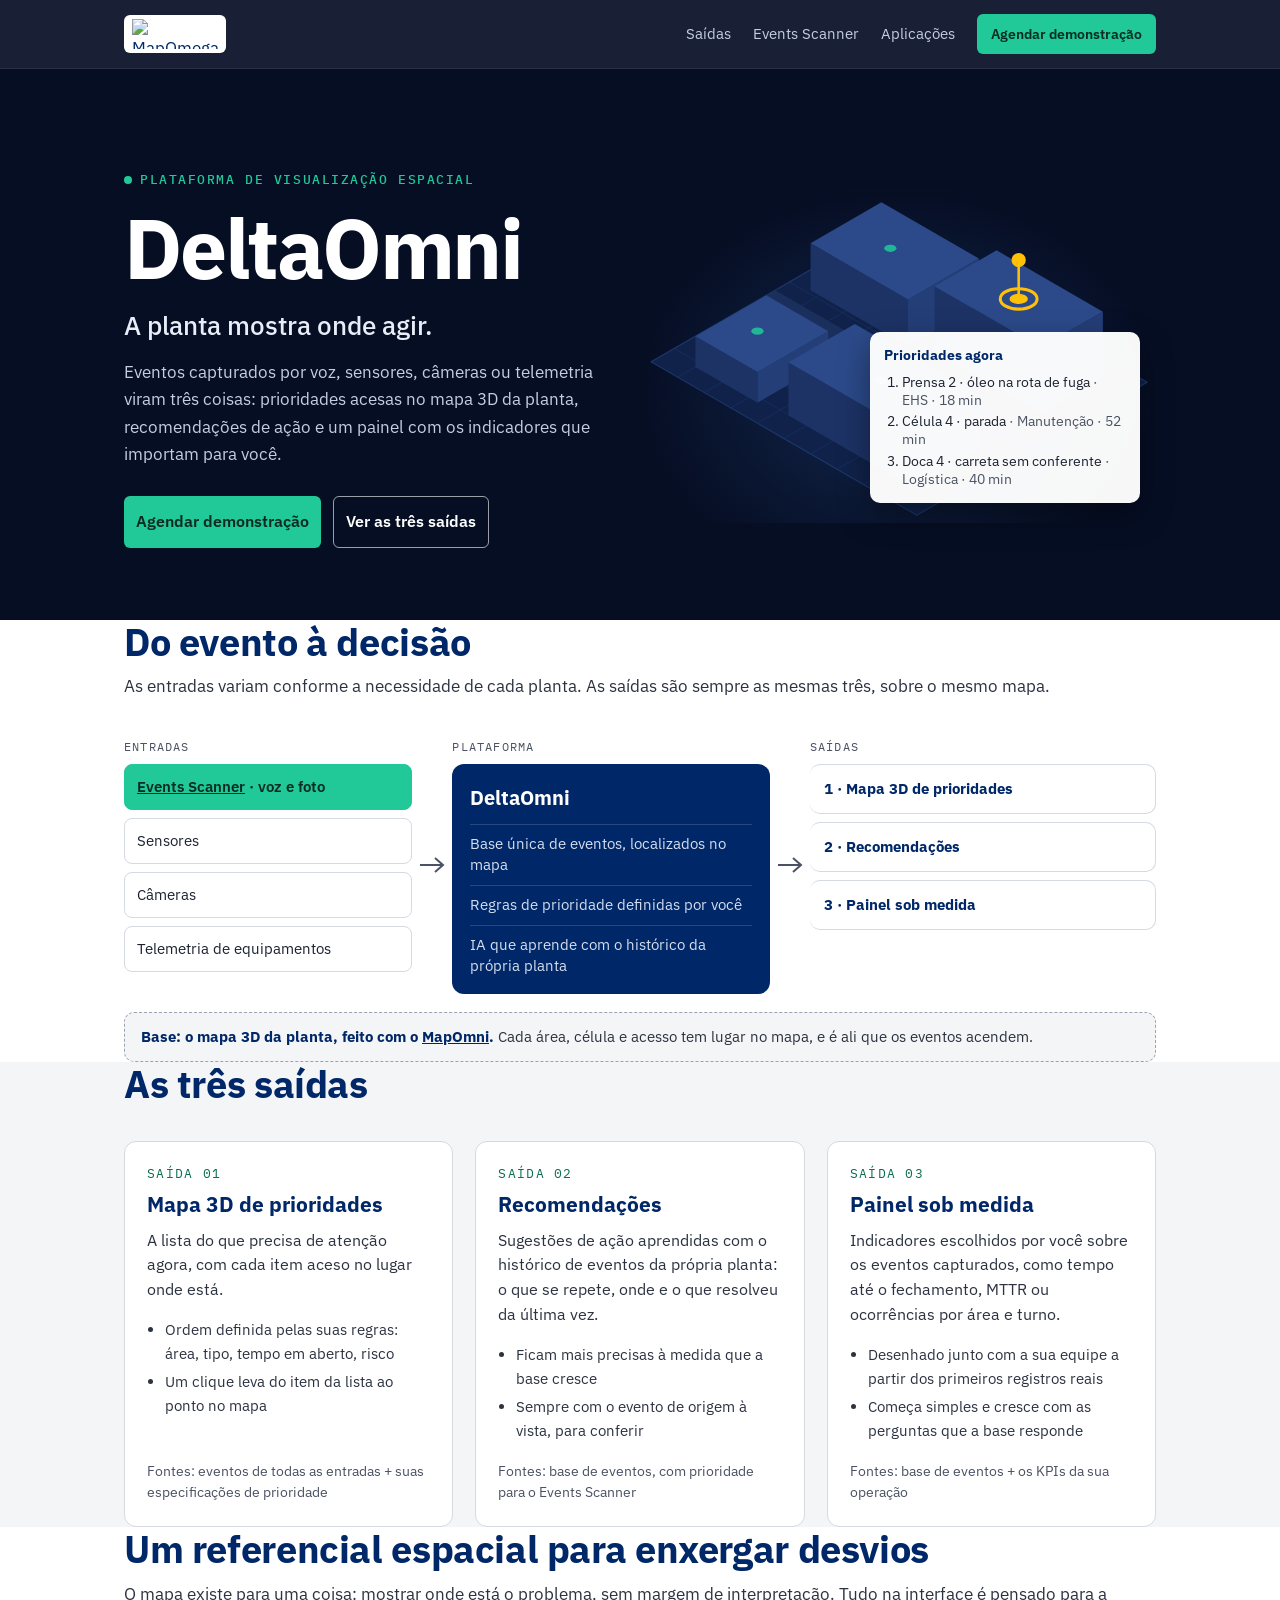
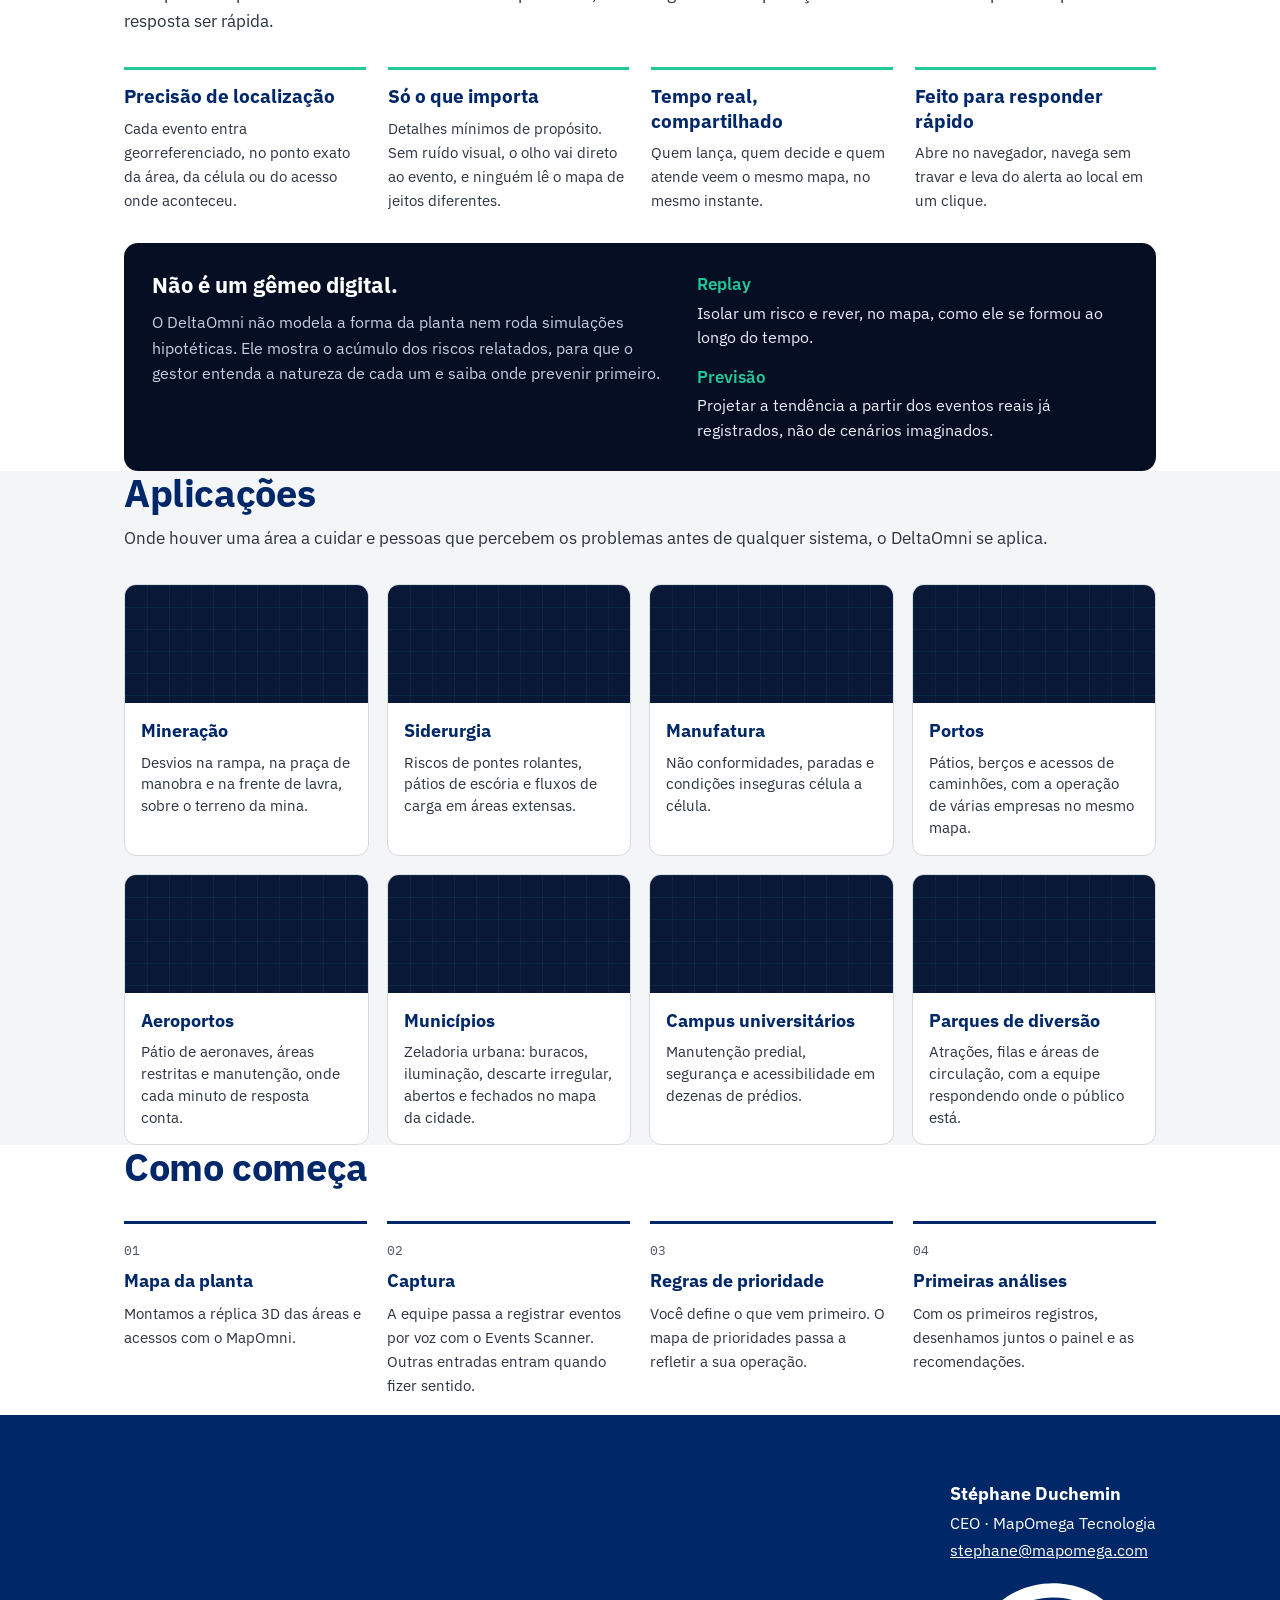
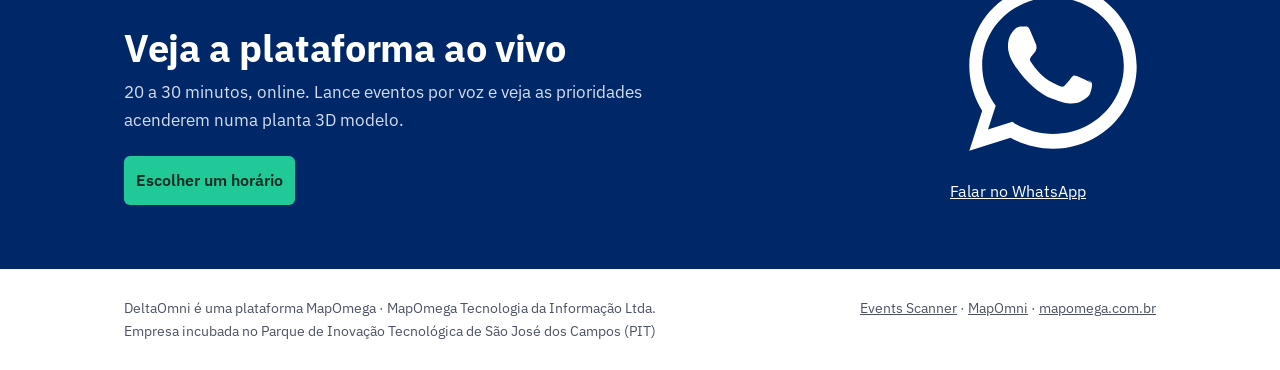
==== commit 9c20aa32: "Update print statement from 'Hello' to 'Goodbye'" ====
--- a/br/index.html
+++ b/br/index.html
@@ -1,359 +1,224 @@
 <!DOCTYPE html>
 <html lang="pt-BR">
 <head>
-    <!-- Google tag (gtag.js) — confirme se esta é a propriedade certa para deltaomni.com -->
-    <script async src="https://www.googletagmanager.com/gtag/js?id=G-TTH002HWYM"></script>
-    <script>window.dataLayer=window.dataLayer||[];function gtag(){dataLayer.push(arguments);}gtag('js',new Date());gtag('config','G-TTH002HWYM');</script>
-    <meta charset="UTF-8">
-    <meta name="viewport" content="width=device-width, initial-scale=1.0">
-    <title>Scanner de Eventos por voz — Events Scanner | MapOmega</title>
-    <meta name="description" content="Events Scanner, o scanner de eventos por comando de voz da MapOmega: o operador fala, a IA entende e classifica, e o evento acende no mapa 3D da planta. Para fábrica, logística, portaria e mineração.">
-    <link rel="canonical" href="https://deltaomni.com/br/scanner-de-eventos.html">
-    <link rel="alternate" hreflang="pt-BR" href="https://deltaomni.com/br/scanner-de-eventos.html">
-    <link rel="alternate" hreflang="en" href="https://deltaomni.com/eventsscanner.html">
-    <meta property="og:type" content="website">
-    <meta property="og:title" content="Events Scanner — tudo começa na fala">
-    <meta property="og:description" content="O operador fala; a IA entende, classifica e acende o evento no mapa 3D da planta. Uma tecnologia MapOmega.">
-    <meta property="og:url" content="https://deltaomni.com/br/scanner-de-eventos.html">
-    <meta property="og:locale" content="pt_BR">
-    <link rel="preconnect" href="https://fonts.googleapis.com">
-    <link rel="preconnect" href="https://fonts.gstatic.com" crossorigin>
-    <link href="https://fonts.googleapis.com/css2?family=IBM+Plex+Mono:wght@400;500&family=IBM+Plex+Sans:wght@400;500;600;700&display=swap" rel="stylesheet">
-    <link href="../assets/site.css" rel="stylesheet" />
-    <link rel="stylesheet" href="https://assets.calendly.com/assets/external/widget.css">
-    <script src="https://assets.calendly.com/assets/external/widget.js" async></script>
-    <script type="application/ld+json">
-        {
-          "@context":"https://schema.org",
-          "@graph":[
-            {"@type":"Organization","@id":"https://mapomega.com.br/#org","name":"MapOmega","legalName":"MapOmega Tecnologia da Informação Ltda.","url":"https://mapomega.com.br","logo":"https://deltaomni.com/assets/mapomega-logo.svg","email":"stephane@mapomega.com","sameAs":["https://mapomni.com","https://deltaomni.com"]},
-            {"@type":"SoftwareApplication","name":"Events Scanner","alternateName":["Scanner de Eventos","Scanner de eventos por voz"],"applicationCategory":"BusinessApplication","operatingSystem":"Web, Android, iOS","url":"https://deltaomni.com/br/scanner-de-eventos.html","inLanguage":"pt-BR","description":"Scanner de eventos por comando de voz: o operador fala, a IA entende e classifica a ocorrência, e o registro acende no mapa 3D da planta, numa base estruturada única para Qualidade, EHS, Produção, Manutenção e Logística.","manufacturer":{"@id":"https://mapomega.com.br/#org"},"publisher":{"@id":"https://mapomega.com.br/#org"}},
-            {"@type":"FAQPage","mainEntity":[
-              {"@type":"Question","name":"O que é o Events Scanner?","acceptedAnswer":{"@type":"Answer","text":"É o scanner de eventos por comando de voz da MapOmega. O operador descreve uma ocorrência falando, a IA classifica área, tipo e local, e o registro entra numa base estruturada e no mapa 3D da planta."}},
-              {"@type":"Question","name":"Em que situações ele se aplica?","acceptedAnswer":{"@type":"Answer","text":"Em qualquer registro feito sob pressão de tempo ou que afete a segurança: não conformidades, condições inseguras, paradas, comunicações de rádio, inventário de estoque, recebimento na portaria e qualquer alteração relevante que hoje não tem canal de registro."}},
-              {"@type":"Question","name":"Precisa instalar um aplicativo?","acceptedAnswer":{"@type":"Answer","text":"Não. O lançamento é feito pelo navegador do celular. Quem vê o problema abre a página, fala e, se quiser, anexa uma foto."}},
-              {"@type":"Question","name":"Funciona em ambiente com ruído?","acceptedAnswer":{"@type":"Answer","text":"Sim, com limites conhecidos. Na implantação, mapeamos o ruído de cada zona e indicamos o modo de captura adequado: fala direta no celular ou microfone externo nas áreas mais ruidosas."}},
-              {"@type":"Question","name":"Integra com os sistemas que já usamos?","acceptedAnswer":{"@type":"Answer","text":"Sim. Cada registro sai em formato estruturado e pode ser enviado por API aos sistemas da planta, inclusive formatado como A3, 4D ou 8D."}}
-            ]}
-          ]
-        }
-    </script>
+<!-- Google tag (gtag.js) — confirme se esta é a propriedade certa para deltaomni.com -->
+<script async src="https://www.googletagmanager.com/gtag/js?id=G-TTH002HWYM"></script>
+<script>window.dataLayer=window.dataLayer||[];function gtag(){dataLayer.push(arguments);}gtag('js',new Date());gtag('config','G-TTH002HWYM');</script>
+<meta charset="UTF-8">
+<meta name="viewport" content="width=device-width, initial-scale=1.0">
+<title>DeltaOmni — a planta mostra onde agir | MapOmega</title>
+<meta name="description" content="DeltaOmni, plataforma de visualização espacial da MapOmega: eventos capturados por voz, sensores, câmeras e telemetria viram prioridades localizadas no mapa 3D da planta, recomendações e um painel sob medida.">
+<link rel="canonical" href="https://deltaomni.com/br/">
+<meta property="og:type" content="website">
+<meta property="og:title" content="DeltaOmni — a planta mostra onde agir">
+<meta property="og:description" content="Prioridades localizadas no mapa 3D, recomendações e painel sob medida. Uma plataforma MapOmega.">
+<meta property="og:url" content="https://deltaomni.com/br/">
+<meta property="og:locale" content="pt_BR">
+<link rel="preconnect" href="https://fonts.googleapis.com">
+<link rel="preconnect" href="https://fonts.gstatic.com" crossorigin>
+<link href="https://fonts.googleapis.com/css2?family=IBM+Plex+Mono:wght@400;500&family=IBM+Plex+Sans:wght@400;500;600;700&display=swap" rel="stylesheet">
+<link rel="stylesheet" href="/assets/site.css">
+<link rel="stylesheet" href="https://assets.calendly.com/assets/external/widget.css">
+<script src="https://assets.calendly.com/assets/external/widget.js" async></script>
+<script type="application/ld+json">
+{"@context":"https://schema.org","@type":"SoftwareApplication","name":"DeltaOmni","applicationCategory":"BusinessApplication","operatingSystem":"Web","url":"https://deltaomni.com/br/","inLanguage":"pt-BR","description":"Plataforma de visualização espacial: eventos capturados por voz (Events Scanner), sensores, câmeras e telemetria viram prioridades localizadas no mapa 3D da planta, recomendações e um painel sob medida.","manufacturer":{"@type":"Organization","name":"MapOmega","url":"https://mapomega.com.br"}}
+</script>
 </head>
 <body>
 
-    <header class="top dark">
-        <div class="wrap">
-            <a href="scanner-de-eventos.html" aria-label="MapOmega — Events Scanner"><img src="../assets/2026_MO_Long_Outline.svg" alt="MapOmega" class="mo-logo"></a>
-            <a href="scanner-de-eventos.html" aria-label="MapOmega — Events Scanner"><img src="../assets/2026_MO_Short_Outline.svg" alt="MapOmega" class="mo-logo-sm"></a>
-            <!--<a class="logo" href="scanner-de-eventos.html" aria-label="MapOmega — Events Scanner"><img src="../assets/mapomega-logo.svg" alt="MapOmega" width="100" height="35" style="height:30px"></a>-->
-            <nav aria-label="Principal">
-                <a class="hide-sm" href="/br/">Plataforma DeltaOmni</a>
-                <a class="hide-sm" href="#como-funciona">Como funciona</a>
-                <a class="hide-sm" href="#aplicacoes">Aplicações</a>
-                <a class="hide-sm" href="#exemplos">Exemplos</a>
-                <a class="lang" href="../eventsscanner.html" hreflang="en" lang="en">EN</a>
-                <a class="btn btn-green btn-sm js-agenda" data-where="topo" href="https://calendly.com/deltaomni/30min">Agendar demonstração</a>
-            </nav>
-        </div>
-    </header>
-
-    <main>
-        <section class="hero2" aria-roledescription="carrossel" aria-label="Cenas de uso do Events Scanner">
-            <div class="stage">
-                <div class="scene s1 on" aria-hidden="true"></div>
-                <div class="scene s2" aria-hidden="true"></div>
-                <div class="scene s3" aria-hidden="true"></div>
-                <div class="scene s4" aria-hidden="true"></div>
-
-                <div class="content">
-                    <div class="wrap">
-                        <span class="eyebrow"><span class="dot" aria-hidden="true"></span>Em lançamento · </span>
-                        <h1>Events Scanner</h1>
-                        <p class="lead">Tudo começa na fala. O operador fala o que viu >> a IA entende, classifica e acende o evento no mapa 3D da planta.</p>
-
-                        <div class="speech" aria-live="polite">
-                            <div class="scene-txt on" data-i="0">
-                                <div class="where">Fábrica · linha de montagem</div>
-                                <p class="q"><span class="mic" aria-hidden="true"><svg viewBox="0 0 24 24" fill="none" stroke="#0A2A22" stroke-width="2.2" stroke-linecap="round"><rect x="9" y="3" width="6" height="11" rx="3" /><path d="M5 11a7 7 0 0 0 14 0M12 18v3" /></svg></span><span>“Linha três: o-ring mal assentado no lote da manhã. Separei doze peças.”</span></p>
-                                <div class="result"><span class="chip ok">registrado</span><span class="chip">qualidade · NC</span><span class="chip">L3/montagem</span></div>
-                            </div>
-                            <div class="scene-txt" data-i="1">
-                                <div class="where">Pátio logístico · docas</div>
-                                <p class="q"><span class="mic" aria-hidden="true"><svg viewBox="0 0 24 24" fill="none" stroke="#0A2A22" stroke-width="2.2" stroke-linecap="round"><rect x="9" y="3" width="6" height="11" rx="3" /><path d="M5 11a7 7 0 0 0 14 0M12 18v3" /></svg></span><span>“Doca quatro: carreta esperando há quarenta minutos, sem conferente.”</span></p>
-                                <div class="result"><span class="chip ok">registrado</span><span class="chip">logistica · DF</span><span class="chip">doca 4</span></div>
-                            </div>
-                            <div class="scene-txt" data-i="2">
-                                <div class="where">Portaria · acesso de veículos</div>
-                                <p class="q"><span class="mic" aria-hidden="true"><svg viewBox="0 0 24 24" fill="none" stroke="#0A2A22" stroke-width="2.2" stroke-linecap="round"><rect x="9" y="3" width="6" height="11" rx="3" /><path d="M5 11a7 7 0 0 0 14 0M12 18v3" /></svg></span><span>“Portaria dois: motorista sem EPI pedindo acesso à área de carga.”</span></p>
-                                <div class="result"><span class="chip ok">registrado</span><span class="chip">ehs · CI</span><span class="chip">portaria 2</span></div>
-                            </div>
-                            <div class="scene-txt" data-i="3">
-                                <div class="where">Mina · rampa de acesso</div>
-                                <p class="q"><span class="mic" aria-hidden="true"><svg viewBox="0 0 24 24" fill="none" stroke="#0A2A22" stroke-width="2.2" stroke-linecap="round"><rect x="9" y="3" width="6" height="11" rx="3" /><path d="M5 11a7 7 0 0 0 14 0M12 18v3" /></svg></span><span>“Rampa norte: caminhão com pneu dianteiro baixo. Parei na praça de manobra.”</span></p>
-                                <div class="result"><span class="chip ok">registrado</span><span class="chip">mnt · PNP</span><span class="chip">rampa N</span></div>
-                            </div>
-                        </div>
-
-                        <div class="dots" role="group" aria-label="Escolher cena">
-                            <button type="button" aria-current="true" data-go="0">Fábrica</button>
-                            <button type="button" aria-current="false" data-go="1">Pátio logístico</button>
-                            <button type="button" aria-current="false" data-go="2">Portaria</button>
-                            <button type="button" aria-current="false" data-go="3">Mina</button>
-                        </div>
-
-                        <div class="ctas">
-                            <a class="btn btn-green js-agenda" data-where="hero" href="https://calendly.com/deltaomni/30min">Agendar demonstração</a>
-                            <a class="btn btn-line" href="#aplicacoes">Ver aplicações</a>
-                        </div>
-                    </div>
-                </div>
-            </div>
-        </section>
-
-        <section id="como-funciona" style=" padding-top: 25px; padding-bottom: 25px;">
-            <div class="wrap">
-                <h2>Como funciona</h2>
-                <p class="sub">A fala é registrada, a IA classifica e a base distribui para cada área. Tudo aponta para o mesmo mapa 3D.</p>
-
-                <div class="flow" role="img" aria-label="Voz, e opcionalmente câmeras e sensores, alimentam o classificador de IA, que grava numa base única estruturada, distribuída para Qualidade, EHS, Produção e Manutenção, Logística e 5S.">
-                    <div class="col" style="justify-content: center; align-items: center;">
-                        <!--<div class="node voice"><b>Voz</b><span>o operador fala em linguagem natural; foto opcional</span></div>-->
-                        <div class="node voice"><span><svg xmlns="http://www.w3.org/2000/svg" height="64" viewBox="0 0 384 512"><!--!Font Awesome Free v7.3.1 by @fontawesome - https://fontawesome.com License - https://fontawesome.com/license/free Copyright 2026 Fonticons, Inc.--><path d="M192 0C139 0 96 43 96 96l0 128c0 53 43 96 96 96s96-43 96-96l0-128c0-53-43-96-96-96zM48 184c0-13.3-10.7-24-24-24S0 170.7 0 184l0 40c0 97.9 73.3 178.7 168 190.5l0 49.5-48 0c-13.3 0-24 10.7-24 24s10.7 24 24 24l144 0c13.3 0 24-10.7 24-24s-10.7-24-24-24l-48 0 0-49.5c94.7-11.8 168-92.6 168-190.5l0-40c0-13.3-10.7-24-24-24s-24 10.7-24 24l0 40c0 79.5-64.5 144-144 144S48 303.5 48 224l0-40z" /></svg></span><b>Voz + Foto</b></div>
-                        <div class="node opt"><strong>Câmeras</strong> · se houver</div>
-                        <div class="node opt"><strong>Sensores</strong> · se houver</div>
-                    </div>
-                    <div class="arrow" aria-hidden="true"><svg viewBox="0 0 26 16"><path d="M1 8H23M16 1L24 8L16 15" fill="none" stroke="currentColor" stroke-width="2" /></svg></div>
-                    <div class="col"><div class="node ai"><b>Classificador de IA</b><span>entende a fala e identifica área, tipo e local</span></div></div>
-                    <div class="arrow" aria-hidden="true"><svg viewBox="0 0 26 16"><path d="M1 8H23M16 1L24 8L16 15" fill="none" stroke="currentColor" stroke-width="2" /></svg></div>
-                    <div class="col"><div class="node base"><b>Base única estruturada</b><span>os mesmos campos para todas as áreas, pronta para alimentar agentes de IA específicos</span></div></div>
-                    <div class="arrow" aria-hidden="true"><svg viewBox="0 0 26 16"><path d="M1 8H23M16 1L24 8L16 15" fill="none" stroke="currentColor" stroke-width="2" /></svg></div>
-                    <div class="col dests">
-                        <div class="dest">5S, SST, MA</div>
-                        <div class="dest">Qualidade</div>
-                        <div class="dest">Logística</div>
-                        <div class="dest">Produção e Manutenção</div>
-                        <div class="dest"><strong>para: SISTEMAS LEGADOS</strong></div>
-                    </div>
-                </div>
-            </div>
-        </section>
-
-        <section id="aplicacoes" class="alt" style=" padding-top: 25px; padding-bottom: 25px;">
-            <div class="wrap">
-                <h2>Aplicações</h2>
-                <p class="sub">Onde houver um registro feito sob pressão de tempo, ou que pese na segurança, existe uma aplicação. </p><p>Ou seja: em quase todos os local de trabalho.</p>
-
-                                                                                                                                       <div class="apps">
-                                                                                                                                           <article class="app">
-                                                                                                                                               <div class="ph" style="background-image:url('../assets/app-portaria.jpg')"><span class="k">Portaria</span></div>
-                                                                                                                                               <div class="body"><h3>Recebimento no posto</h3><p>Entrada de veículos, materiais e pendências registrada na portaria, sem prancheta.</p><p class="say">“Carreta de bobinas chegou sem nota. Aguardando no pátio.”</p></div>
-                                                                                                                                           </article>
-                                                                                                                                           <article class="app">
-                                                                                                                                               <div class="ph" style="background-image:url('../assets/app-estoque.jpg')"><span class="k">Logística</span></div>
-                                                                                                                                               <div class="body"><h3>Inventário de estoque</h3><p>A contagem é falada corredor a corredor, com as mãos livres para conferir o material.</p><p class="say">“Depósito C, posição doze: oito bags de polypropileno, um avariado.”</p></div>
-                                                                                                                                           </article>
-                                                                                                                                           <article class="app">
-                                                                                                                                               <div class="ph" style="background-image:url('../assets/app-qualidade.jpg')"><span class="k">Qualidade</span></div>
-                                                                                                                                               <div class="body"><h3>Não conformidade na linha</h3><p>O desvio é registrado no posto, na hora, com local e lote, antes que a peça siga adiante.</p><p class="say">“Lote da manhã com rebarba na furação. Segreguei.”</p></div>
-                                                                                                                                           </article>
-                                                                                                                                           <article class="app">
-                                                                                                                                               <div class="ph" style="background-image:url('../assets/app-ehs.jpg')"><span class="k">EHS</span></div>
-                                                                                                                                               <div class="body"><h3>Condição insegura e quase-acidente</h3><p>A base da pirâmide passa a ser registrada, e o mapa mostra onde o risco se acumula.</p><p class="say">“Sirene da panela do convertedor dois inoperante.”</p></div>
-                                                                                                                                           </article>
-                                                                                                                                           <article class="app">
-                                                                                                                                               <div class="ph" style="background-image:url('../assets/app-manutencao.jpg')"><span class="k">Manutenção</span></div>
-                                                                                                                                               <div class="body"><h3>Parada de equipamento</h3><p>A parada abre com hora de início e só fecha quando volta a operar. O MTTR sai da própria base.</p><p class="say">“Célula quatro parada, sensor de fim de curso iniciando manutenção.”</p></div>
-                                                                                                                                           </article>
-                                                                                                                                           <article class="app">
-                                                                                                                                               <div class="ph" style="background-image:url('../assets/app-radio.jpg')"><span class="k">Comunicação</span></div>
-                                                                                                                                               <div class="body"><h3>Canal de rádio</h3><p>O que é dito no rádio vira registro, em vez de se perder no ar entre um turno e outro.</p><p class="say">“Veículo VL33, aqui motorista CFE36, passagem concedida.”</p></div>
-                                                                                                                                           </article>
-
-
-                                                                                                                                       </div>
-
-                <p class="apps-rule"><strong>E tudo o que hoje não tem canal.</strong> Qualquer alteração relevante sem um formulário, sistema ou responsável definido pode ser falada, registrada e encontrada depois, no lugar onde aconteceu.</p>
-            </div>
-        </section>
-
-        <section style=" padding-top: 25px; padding-bottom: 25px;">
-            <div class="wrap">
-                <h2>O que entrega</h2>
-                <div class="cards3">
-                    <article><h3>Registro em segundos</h3><p>Uma frase basta. Turno, operador, horário e local entram sozinhos no registro.</p></article>
-                    <article><h3>Nenhum evento fica de fora</h3><p>Quase-acidentes, pequenos desvios e paradas curtas passam a ser registrados, e a base mostra a tendência antes do evento grave.</p></article>
-                    <article><h3>Pronto para os seus sistemas</h3><p>Cada registro sai formatado (A3, 4D ou 8D) e segue por API para os sistemas que a planta já usa.</p></article>
-                </div>
-            </div>
-        </section>
-
-        <section id="exemplos" class="alt" style=" padding-top: 25px; padding-bottom: 25px;">
-            <div class="wrap">
-                <h2>Da fala do operador à base de dados</h2>
-                <p class="sub">Três situações de uma planta industrial. Em todas, o mesmo registro de captura.</p>
-
-                <div class="examples">
-                    <article class="ex">
-                        <div><div class="lbl">Fala do operador</div><p class="quote">“Linha três, montagem de válvulas: o-ring mal assentado no lote da manhã. Separei doze peças.”</p></div>
-                        <div><div class="lbl">Classificação</div><span class="tag q">Qualidade</span><div class="cls">Não conformidade (NC)<br>Montagem</div></div>
-                        <div><div class="lbl">Resumo do registro</div><div class="sum">NC na montagem de válvulas, Linha 3, turno B. Doze peças segregadas. Aberto às 09:42.</div></div>
-                        <div>
-                            <div class="lbl">JSON de captura</div><pre> "GUID": "4a8f9213-…c9ab",
- "area": "qualidade",
- "tipo": "NC",
- "local": "L3/montagem",
- "foto": 0,
- "resumo": "NC montagem L3…",
- "status": "aberto",
- "idt-list": {…}</pre>
-                        </div>
-                    </article>
-
-                    <article class="ex">
-                        <div><div class="lbl">Fala do operador</div><p class="quote">“Tem óleo no piso do corredor da prensa dois, bem na rota da saída de emergência.”</p></div>
-                        <div><div class="lbl">Classificação</div><span class="tag e">EHS</span><div class="cls">Condição insegura (CI)<br>Piso, rota de fuga</div></div>
-                        <div><div class="lbl">Resumo do registro</div><div class="sum">Óleo no piso do corredor da Prensa 2, sobre rota de fuga. Foto anexada. Isolamento e limpeza pendentes.</div></div>
-                        <div>
-                            <div class="lbl">JSON de captura</div><pre> "GUID": "c71e04d9-…5f3a",
- "area": "ehs",
- "tipo": "CI",
- "local": "P2/corredor",
- "foto": 1,
- "resumo": "Óleo no piso P2…",
- "status": "aberto",
- "idt-list": {…}</pre>
-                        </div>
-                    </article>
-
-                    <article class="ex">
-                        <div><div class="lbl">Fala do operador</div><p class="quote">“Célula de usinagem quatro parada desde as dez e quinze. Sensor de fim de curso não responde.”</p></div>
-                        <div><div class="lbl">Classificação</div><span class="tag m">Manutenção</span><div class="cls">Parada não planejada (PNP)<br>Sensor</div></div>
-                        <div><div class="lbl">Resumo do registro</div><div class="sum">Célula 4 parada desde 10:15 por falha no sensor de fim de curso. O tempo conta para o MTTR até o fechamento.</div></div>
-                        <div>
-                            <div class="lbl">JSON de captura</div><pre> "GUID": "9b2d6e41-…a807",
- "area": "mnt",
- "tipo": "PNP",
- "local": "C4/usinagem",
- "foto": 0,
- "resumo": "Célula 4 parada…",
- "status": "aberto",
- "idt-list": {…}</pre>
-                        </div>
-                    </article>
-                </div>
-
-                <div class="dict">
-                    <h3>Dicionário de campos</h3>
-                    <p class="note">Registro de captura, igual para todas as áreas.</p>
-                    <dl>
-                        <div><dt>GUID</dt><dd>identificador único do registro</dd></div>
-                        <div><dt>area</dt><dd>qualidade · ehs · prod · mnt · logistica · 5s</dd></div>
-                        <div><dt>tipo</dt><dd>NC não conformidade · CI condição insegura · PNP parada não planejada · DF desvio de fluxo</dd></div>
-                        <div><dt>local</dt><dd>área ou célula no mapa 3D da sua planta</dd></div>
-                        <div><dt>foto</dt><dd>0 sem foto · 1 foto anexada</dd></div>
-                        <div><dt>resumo</dt><dd>texto gerado pela IA a partir da fala</dd></div>
-                        <div><dt>status</dt><dd>aberto · em_tratamento · fechado</dd></div>
-                        <div><dt>idt-list</dt><dd>data · hora · turno · operador, capturados automaticamente</dd></div>
-                    </dl>
-                    <p class="enrich">Campos de análise (criticidade, quantidade, ativo, tempo de parada) são acrescentados depois, por agentes de análise, sem alterar o registro de captura.</p>
-                </div>
-            </div>
-        </section>
-
-        <section id="perguntas" style=" padding-top: 25px; padding-bottom: 25px;">
-            <div class="wrap">
-                <h2>Perguntas frequentes</h2>
-                <div class="faq">
-                    <details><summary>O que é o Events Scanner?</summary><p>É o scanner de eventos por comando de voz da MapOmega. O operador descreve uma ocorrência falando, a IA classifica área, tipo e local, e o registro entra numa base estruturada e no mapa 3D da planta.</p></details>
-                    <details><summary>Em que situações ele se aplica?</summary><p>Em qualquer registro feito sob pressão de tempo ou que afete a segurança: não conformidades, condições inseguras, paradas, comunicações de rádio, inventário de estoque, recebimento na portaria e qualquer alteração relevante que hoje não tem canal de registro.</p></details>
-                    <details><summary>Precisa instalar um aplicativo?</summary><p>Não. O lançamento é feito pelo navegador do celular. Quem vê o problema abre a página, fala e, se quiser, anexa uma foto.</p></details>
-                    <details><summary>Funciona em ambiente com ruído?</summary><p>Sim, com limites conhecidos. Na implantação, mapeamos o ruído de cada zona e indicamos o modo de captura adequado: fala direta no celular ou microfone externo nas áreas mais ruidosas.</p></details>
-                    <details><summary>Integra com os sistemas que já usamos?</summary><p>Sim. Cada registro sai em formato estruturado e pode ser enviado por API aos sistemas da planta, inclusive formatado como A3, 4D ou 8D.</p></details>
-                </div>
-            </div>
-        </section>
-
-        <section class="wow wow2" aria-labelledby="wow-t" style=" padding-top: 25px; padding-bottom: 25px;">
-            <div class="wrap">
-                <div>
-                    <h2 id="wow-t">Da fala ao farol aceso no mapa, em segundos.</h2>
-                    <ol class="feat">
-                        <li><span class="badge" aria-hidden="true">1</span><div><b>Segure e fale</b><span class="t">Sem formulário e sem digitar. Um botão, uma frase.</span></div></li>
-                        <li><span class="badge" aria-hidden="true">2</span><div><b>Transcrição na hora</b><span class="t">O operador confere, na tela, o que foi entendido.</span></div></li>
-                        <li><span class="badge" aria-hidden="true">3</span><div><b>Local automático</b><span class="t">A posição do celular e o mapa da planta situam o evento.</span></div></li>
-                        <li><span class="badge" aria-hidden="true">4</span><div><b>Registrado e enviado</b><span class="t">A IA classifica, e o evento acende no mapa 3D, visível para quem precisa agir.</span></div></li>
-                    </ol>
-                    <div class="ctas">
-                        <a class="btn btn-green js-agenda" data-where="planta3d" href="https://calendly.com/deltaomni/30min">Ver ao vivo numa demonstração</a>
-                    </div>
-                    <p class="soon">Em breve: acesso a uma planta 3D de demonstração, para lançar eventos você mesmo, mediante email verificado.</p>
-                </div>
-
-                <div class="stage">
-                    <div class="plant3d"><svg viewBox="62 82 506 326" role="img" aria-label="Planta industrial em 3D isométrico com um evento aceso, destacado em amarelo, e outros eventos registrados em verde"><polygon points="300.0,120.0 559.8,270.0 334.6,400.0 74.8,250.0" fill="#10224A" stroke="#1E3A70" stroke-width="1" /><line x1="300.0" y1="120.0" x2="74.8" y2="250.0" stroke="#1A3366" stroke-width=".6" /><line x1="326.0" y1="135.0" x2="100.8" y2="265.0" stroke="#1A3366" stroke-width=".6" /><line x1="352.0" y1="150.0" x2="126.8" y2="280.0" stroke="#1A3366" stroke-width=".6" /><line x1="377.9" y1="165.0" x2="152.8" y2="295.0" stroke="#1A3366" stroke-width=".6" /><line x1="403.9" y1="180.0" x2="178.8" y2="310.0" stroke="#1A3366" stroke-width=".6" /><line x1="429.9" y1="195.0" x2="204.7" y2="325.0" stroke="#1A3366" stroke-width=".6" /><line x1="455.9" y1="210.0" x2="230.7" y2="340.0" stroke="#1A3366" stroke-width=".6" /><line x1="481.9" y1="225.0" x2="256.7" y2="355.0" stroke="#1A3366" stroke-width=".6" /><line x1="507.8" y1="240.0" x2="282.7" y2="370.0" stroke="#1A3366" stroke-width=".6" /><line x1="533.8" y1="255.0" x2="308.7" y2="385.0" stroke="#1A3366" stroke-width=".6" /><line x1="559.8" y1="270.0" x2="334.6" y2="400.0" stroke="#1A3366" stroke-width=".6" /><line x1="300.0" y1="120.0" x2="559.8" y2="270.0" stroke="#1A3366" stroke-width=".6" /><line x1="277.5" y1="133.0" x2="537.3" y2="283.0" stroke="#1A3366" stroke-width=".6" /><line x1="255.0" y1="146.0" x2="514.8" y2="296.0" stroke="#1A3366" stroke-width=".6" /><line x1="232.5" y1="159.0" x2="492.3" y2="309.0" stroke="#1A3366" stroke-width=".6" /><line x1="209.9" y1="172.0" x2="469.7" y2="322.0" stroke="#1A3366" stroke-width=".6" /><line x1="187.4" y1="185.0" x2="447.2" y2="335.0" stroke="#1A3366" stroke-width=".6" /><line x1="164.9" y1="198.0" x2="424.7" y2="348.0" stroke="#1A3366" stroke-width=".6" /><line x1="142.4" y1="211.0" x2="402.2" y2="361.0" stroke="#1A3366" stroke-width=".6" /><line x1="119.9" y1="224.0" x2="379.7" y2="374.0" stroke="#1A3366" stroke-width=".6" /><line x1="97.4" y1="237.0" x2="357.2" y2="387.0" stroke="#1A3366" stroke-width=".6" /><line x1="74.8" y1="250.0" x2="334.6" y2="400.0" stroke="#1A3366" stroke-width=".6" /><polygon points="196.1,180.0 455.9,330.0 438.6,340.0 178.8,190.0" fill="#1B2F5C" /><polygon points="230.7,180.0 326.0,235.0 326.0,189.0 230.7,134.0" fill="#1D3366" /><polygon points="395.3,195.0 326.0,235.0 326.0,189.0 395.3,149.0" fill="#243E78" /><polygon points="300.0,94.0 395.3,149.0 326.0,189.0 230.7,134.0" fill="#2C4A8A" /><polygon points="352.0,240.0 455.9,300.0 455.9,236.0 352.0,176.0" fill="#1D3366" /><polygon points="516.5,265.0 455.9,300.0 455.9,236.0 516.5,201.0" fill="#243E78" /><polygon points="412.6,141.0 516.5,201.0 455.9,236.0 352.0,176.0" fill="#2C4A8A" /><polygon points="118.1,255.0 178.8,290.0 178.8,260.0 118.1,225.0" fill="#1D3366" /><polygon points="248.0,250.0 178.8,290.0 178.8,260.0 248.0,220.0" fill="#243E78" /><polygon points="187.4,185.0 248.0,220.0 178.8,260.0 118.1,225.0" fill="#2C4A8A" /><polygon points="209.1,302.5 330.3,372.5 330.3,320.5 209.1,250.5" fill="#1D3366" /><polygon points="395.3,335.0 330.3,372.5 330.3,320.5 395.3,283.0" fill="#243E78" /><polygon points="274.0,213.0 395.3,283.0 330.3,320.5 209.1,250.5" fill="#2C4A8A" /><ellipse class="pulse" cx="434.2" cy="188.5" rx="18" ry="10" fill="none" stroke="#FFC107" stroke-width="3" /><ellipse cx="434.2" cy="188.5" rx="9" ry="5" fill="#FFC107" /><line x1="434.2" y1="188.5" x2="434.2" y2="154.5" stroke="#FFC107" stroke-width="2.5" /><circle cx="434.2" cy="150.5" r="7" fill="#FFC107" /><ellipse cx="308.7" cy="139.0" rx="6" ry="3.5" fill="#20C997" opacity=".85" /><ellipse cx="300.0" cy="268.0" rx="6" ry="3.5" fill="#20C997" opacity=".85" /><ellipse cx="178.8" cy="220.0" rx="6" ry="3.5" fill="#20C997" opacity=".85" /></svg></div>
-                    <svg class="wire" viewBox="0 0 100 64.4" preserveAspectRatio="none" aria-hidden="true"><path d="M30 30 C 48 22, 60 14, 73.5 13" /></svg>
-                    <div class="callout"><b>Prensa 2 · corredor</b><br>“Óleo no piso, na rota de fuga.”<div style="margin-top:8px;display:flex;gap:6px;flex-wrap:wrap"><span class="chip">ehs · CI</span><span class="chip">aberto · 09:58</span></div></div>
-
-                    <div class="phone" role="img" aria-label="Tela do Events Scanner no celular: localização detectada, transcrição da fala e confirmação de envio, com o botão Segure para falar.">
-                        <div class="screen">
-                            <div class="ph-top">Planta modelo · demonstração</div>
-                            <div class="ph-title">Scanner de eventos por voz</div>
-                            <div class="ph-gps">Local: Prensa 2 · corredor<span class="pin" aria-hidden="true">3</span></div>
-                            <div class="ph-card"><div class="lbl">TRANSCRIÇÃO</div><div class="txt">Óleo no piso do corredor da prensa dois, na rota de fuga.</div><span class="pin" aria-hidden="true">2</span></div>
-                            <div class="ph-ok">Evento registrado e enviado!<span class="pin" aria-hidden="true">4</span></div>
-                            <div class="ph-btn"><svg viewBox="0 0 24 24" fill="none" stroke="#0A2A1A" stroke-width="2.4" stroke-linecap="round" aria-hidden="true"><rect x="9" y="3" width="6" height="11" rx="3" /><path d="M5 11a7 7 0 0 0 14 0M12 18v3" /></svg>SEGURE<span class="pin" aria-hidden="true">1</span></div>
-                        </div>
-                    </div>
-                </div>
-            </div>
-        </section>
-    </main>
-
-    <section class="cta" id="demonstracao" style=" padding-top: 25px; padding-bottom: 25px;">
-        <div class="wrap">
-            <div>
-                <h2>Agende uma demonstração</h2>
-                <p>20 a 30 minutos, online. Use você mesmo o comando de voz, lançando eventos numa planta 3D modelo.</p>
-                <a class="btn btn-light js-agenda" data-where="rodape" href="https://calendly.com/deltaomni/30min">Escolher um horário</a>
-            </div>
-            <div class="contact">
-                <b>Stéphane Duchemin</b>
-                CEO · MapOmega Tecnologia<br>
-                <a href="mailto:stephane@mapomega.com">stephane@mapomega.com</a><br>
-                <a class="wa" href="https://wa.me/5521996485172?text=Ol%C3%A1%20St%C3%A9phane%2C%20vi%20a%20p%C3%A1gina%20do%20Events%20Scanner%20e%20gostaria%20de%20saber%20mais." target="_blank" rel="noopener" aria-label="Falar no WhatsApp (abre em nova aba)"><svg viewBox="0 0 32 32" aria-hidden="true"><path fill="currentColor" d="M16 3C8.8 3 3 8.7 3 15.8c0 2.5.7 4.9 2 7L3 29l6.4-2c2 1.1 4.3 1.7 6.6 1.7 7.2 0 13-5.7 13-12.8S23.2 3 16 3zm0 23.4c-2.1 0-4.1-.6-5.9-1.6l-.4-.3-3.8 1.2 1.2-3.7-.3-.4c-1.2-1.8-1.8-3.8-1.8-5.9C5 9.9 9.9 5.2 16 5.2s11 4.7 11 10.6-4.9 10.6-11 10.6zm6-7.9c-.3-.2-2-1-2.3-1.1-.3-.1-.5-.2-.8.2-.2.3-.9 1.1-1.1 1.3-.2.2-.4.2-.7.1-.3-.2-1.4-.5-2.7-1.6-1-.9-1.7-2-1.9-2.3-.2-.3 0-.5.1-.7l.5-.6c.2-.2.2-.3.3-.6.1-.2 0-.4 0-.6l-1-2.4c-.3-.6-.5-.5-.8-.5h-.6c-.2 0-.6.1-.9.4-.3.3-1.1 1.1-1.1 2.7s1.2 3.1 1.3 3.3c.2.2 2.3 3.5 5.5 4.8.8.3 1.4.5 1.8.6.8.2 1.5.2 2 .1.6-.1 2-.8 2.2-1.6.3-.8.3-1.4.2-1.6-.1-.1-.3-.2-.6-.4z"/></svg>Falar no WhatsApp</a>
-            </div>
-        </div>
-    </section>
-
-    <footer>
-        <div class="wrap">
-            <span>Events Scanner é um produto MapOmega · MapOmega Tecnologia da Informação Ltda.<br>Empresa incubada no Parque de Inovação Tecnológica de São José dos Campos (PIT)</span>
-            <span><a href="https://mapomega.com.br">mapomega.com.br</a> · <a href="https://mapomni.com">mapomni.com</a></span>
-        </div>
-    </footer>
-
-    <script>
-(function(){
-          var scenes=document.querySelectorAll('.scene'),txts=document.querySelectorAll('.scene-txt'),btns=document.querySelectorAll('.dots button');
-          var i=0,timer=null,reduce=window.matchMedia('(prefers-reduced-motion: reduce)').matches;
-          function show(n){
-            i=(n+scenes.length)%scenes.length;
-            scenes.forEach(function(s,k){s.classList.toggle('on',k===i)});
-            txts.forEach(function(t,k){t.classList.toggle('on',k===i)});
-            btns.forEach(function(b,k){b.setAttribute('aria-current',k===i?'true':'false')});
-          }
-          function start(){ if(!reduce){ stop(); timer=setInterval(function(){show(i+1)},5000);} }
-          function stop(){ if(timer){clearInterval(timer);timer=null;} }
-          btns.forEach(function(b){b.addEventListener('click',function(){show(+b.dataset.go);start();})});
-          var hero=document.querySelector('.hero2');
-          hero.addEventListener('mouseenter',stop);hero.addEventListener('mouseleave',start);
-          hero.addEventListener('focusin',stop);hero.addEventListener('focusout',start);
-          start();
-          // mostra a imagem da planta 3D quando o arquivo existir
-          var img=new Image();img.onload=function(){var p=document.querySelector('.plant3d');if(!p)return;p.classList.add('has-img');var s=p.querySelector('svg');if(s)s.style.display='none';};
-          img.src='../assets/planta-3d-evento.jpg';
-})();
-    </script>
-    <script src="../assets/agenda.js"></script>
+<header class="top dark">
+  <div class="wrap">
+    <a class="logo" href="/br/" aria-label="MapOmega — DeltaOmni"><img src="/assets/mapomega-logo.svg" alt="MapOmega" width="100" height="35" style="height:30px"></a>
+    <nav aria-label="Principal">
+      <a class="hide-sm" href="#saidas">Saídas</a>
+      <a class="hide-sm" href="/br/scanner-de-eventos.html">Events Scanner</a>
+      <a class="hide-sm" href="#aplicacoes">Aplicações</a>
+      <a class="btn btn-green btn-sm js-agenda" data-where="topo-home" href="https://calendly.com/deltaomni/30min">Agendar demonstração</a>
+    </nav>
+  </div>
+</header>
+
+<main>
+  <section class="dhero">
+    <div class="wrap">
+      <div>
+        <span class="eyebrow"><span class="dot" aria-hidden="true"></span>Plataforma de visualização espacial</span>
+        <h1>DeltaOmni</h1>
+        <p class="lead">A planta mostra onde agir.</p>
+        <p class="intro">Eventos capturados por voz, sensores, câmeras ou telemetria viram três coisas: prioridades acesas no mapa 3D da planta, recomendações de ação e um painel com os indicadores que importam para você.</p>
+        <div class="ctas">
+          <a class="btn btn-green js-agenda" data-where="hero-home" href="https://calendly.com/deltaomni/30min">Agendar demonstração</a>
+          <a class="btn btn-line" href="#saidas">Ver as três saídas</a>
+        </div>
+      </div>
+      <div class="plant" style="position:relative">
+        <svg viewBox="62 82 506 326" role="img" aria-label="Planta industrial em 3D isométrico com um evento aceso, destacado em amarelo, e outros eventos registrados em verde"><polygon points="300.0,120.0 559.8,270.0 334.6,400.0 74.8,250.0" fill="#10224A" stroke="#1E3A70" stroke-width="1"/><line x1="300.0" y1="120.0" x2="74.8" y2="250.0" stroke="#1A3366" stroke-width=".6"/><line x1="326.0" y1="135.0" x2="100.8" y2="265.0" stroke="#1A3366" stroke-width=".6"/><line x1="352.0" y1="150.0" x2="126.8" y2="280.0" stroke="#1A3366" stroke-width=".6"/><line x1="377.9" y1="165.0" x2="152.8" y2="295.0" stroke="#1A3366" stroke-width=".6"/><line x1="403.9" y1="180.0" x2="178.8" y2="310.0" stroke="#1A3366" stroke-width=".6"/><line x1="429.9" y1="195.0" x2="204.7" y2="325.0" stroke="#1A3366" stroke-width=".6"/><line x1="455.9" y1="210.0" x2="230.7" y2="340.0" stroke="#1A3366" stroke-width=".6"/><line x1="481.9" y1="225.0" x2="256.7" y2="355.0" stroke="#1A3366" stroke-width=".6"/><line x1="507.8" y1="240.0" x2="282.7" y2="370.0" stroke="#1A3366" stroke-width=".6"/><line x1="533.8" y1="255.0" x2="308.7" y2="385.0" stroke="#1A3366" stroke-width=".6"/><line x1="559.8" y1="270.0" x2="334.6" y2="400.0" stroke="#1A3366" stroke-width=".6"/><line x1="300.0" y1="120.0" x2="559.8" y2="270.0" stroke="#1A3366" stroke-width=".6"/><line x1="277.5" y1="133.0" x2="537.3" y2="283.0" stroke="#1A3366" stroke-width=".6"/><line x1="255.0" y1="146.0" x2="514.8" y2="296.0" stroke="#1A3366" stroke-width=".6"/><line x1="232.5" y1="159.0" x2="492.3" y2="309.0" stroke="#1A3366" stroke-width=".6"/><line x1="209.9" y1="172.0" x2="469.7" y2="322.0" stroke="#1A3366" stroke-width=".6"/><line x1="187.4" y1="185.0" x2="447.2" y2="335.0" stroke="#1A3366" stroke-width=".6"/><line x1="164.9" y1="198.0" x2="424.7" y2="348.0" stroke="#1A3366" stroke-width=".6"/><line x1="142.4" y1="211.0" x2="402.2" y2="361.0" stroke="#1A3366" stroke-width=".6"/><line x1="119.9" y1="224.0" x2="379.7" y2="374.0" stroke="#1A3366" stroke-width=".6"/><line x1="97.4" y1="237.0" x2="357.2" y2="387.0" stroke="#1A3366" stroke-width=".6"/><line x1="74.8" y1="250.0" x2="334.6" y2="400.0" stroke="#1A3366" stroke-width=".6"/><polygon points="196.1,180.0 455.9,330.0 438.6,340.0 178.8,190.0" fill="#1B2F5C" /><polygon points="230.7,180.0 326.0,235.0 326.0,189.0 230.7,134.0" fill="#1D3366" /><polygon points="395.3,195.0 326.0,235.0 326.0,189.0 395.3,149.0" fill="#243E78" /><polygon points="300.0,94.0 395.3,149.0 326.0,189.0 230.7,134.0" fill="#2C4A8A" /><polygon points="352.0,240.0 455.9,300.0 455.9,236.0 352.0,176.0" fill="#1D3366" /><polygon points="516.5,265.0 455.9,300.0 455.9,236.0 516.5,201.0" fill="#243E78" /><polygon points="412.6,141.0 516.5,201.0 455.9,236.0 352.0,176.0" fill="#2C4A8A" /><polygon points="118.1,255.0 178.8,290.0 178.8,260.0 118.1,225.0" fill="#1D3366" /><polygon points="248.0,250.0 178.8,290.0 178.8,260.0 248.0,220.0" fill="#243E78" /><polygon points="187.4,185.0 248.0,220.0 178.8,260.0 118.1,225.0" fill="#2C4A8A" /><polygon points="209.1,302.5 330.3,372.5 330.3,320.5 209.1,250.5" fill="#1D3366" /><polygon points="395.3,335.0 330.3,372.5 330.3,320.5 395.3,283.0" fill="#243E78" /><polygon points="274.0,213.0 395.3,283.0 330.3,320.5 209.1,250.5" fill="#2C4A8A" /><ellipse class="pulse" cx="434.2" cy="188.5" rx="18" ry="10" fill="none" stroke="#FFC107" stroke-width="3"/><ellipse cx="434.2" cy="188.5" rx="9" ry="5" fill="#FFC107"/><line x1="434.2" y1="188.5" x2="434.2" y2="154.5" stroke="#FFC107" stroke-width="2.5"/><circle cx="434.2" cy="150.5" r="7" fill="#FFC107"/><ellipse cx="308.7" cy="139.0" rx="6" ry="3.5" fill="#20C997" opacity=".85"/><ellipse cx="300.0" cy="268.0" rx="6" ry="3.5" fill="#20C997" opacity=".85"/><ellipse cx="178.8" cy="220.0" rx="6" ry="3.5" fill="#20C997" opacity=".85"/></svg>
+        <div class="prio" aria-label="Exemplo de lista de prioridades">
+          <b>Prioridades agora</b>
+          <ol>
+            <li>Prensa 2 · óleo na rota de fuga <span>· EHS · 18 min</span></li>
+            <li>Célula 4 · parada <span>· Manutenção · 52 min</span></li>
+            <li>Doca 4 · carreta sem conferente <span>· Logística · 40 min</span></li>
+          </ol>
+        </div>
+      </div>
+    </div>
+  </section>
+
+  <section id="como-funciona">
+    <div class="wrap">
+      <h2>Do evento à decisão</h2>
+      <p class="sub">As entradas variam conforme a necessidade de cada planta. As saídas são sempre as mesmas três, sobre o mesmo mapa.</p>
+
+      <div class="pipe" role="img" aria-label="Entradas: Events Scanner por voz, sensores, câmeras e telemetria. Elas alimentam o DeltaOmni, que combina a base de eventos com as regras de prioridade do cliente. Saídas: mapa 3D de prioridades, recomendações e painel sob medida.">
+        <div>
+          <div class="colh">Entradas</div>
+          <div class="stack">
+            <div class="in main"><a href="/br/scanner-de-eventos.html">Events Scanner</a> · voz e foto</div>
+            <div class="in">Sensores</div>
+            <div class="in">Câmeras</div>
+            <div class="in">Telemetria de equipamentos</div>
+          </div>
+        </div>
+        <div class="arrow" aria-hidden="true"><svg viewBox="0 0 26 16"><path d="M1 8H23M16 1L24 8L16 15" fill="none" stroke="currentColor" stroke-width="2"/></svg></div>
+        <div>
+          <div class="colh">Plataforma</div>
+          <div class="core">
+            <b>DeltaOmni</b>
+            <div>Base única de eventos, localizados no mapa</div>
+            <div>Regras de prioridade definidas por você</div>
+            <div>IA que aprende com o histórico da própria planta</div>
+          </div>
+        </div>
+        <div class="arrow" aria-hidden="true"><svg viewBox="0 0 26 16"><path d="M1 8H23M16 1L24 8L16 15" fill="none" stroke="currentColor" stroke-width="2"/></svg></div>
+        <div>
+          <div class="colh">Saídas</div>
+          <div class="stack">
+            <div class="out"><b>1 · Mapa 3D de prioridades</b></div>
+            <div class="out"><b>2 · Recomendações</b></div>
+            <div class="out"><b>3 · Painel sob medida</b></div>
+          </div>
+        </div>
+      </div>
+      <div class="basemap"><strong style="color:var(--navy)">Base: o mapa 3D da planta, feito com o <a href="https://mapomni.com">MapOmni</a>.</strong> Cada área, célula e acesso tem lugar no mapa, e é ali que os eventos acendem.</div>
+    </div>
+  </section>
+
+  <section id="saidas" class="alt">
+    <div class="wrap">
+      <h2>As três saídas</h2>
+      <div class="outs">
+        <article>
+          <span class="num">SAÍDA 01</span>
+          <h3>Mapa 3D de prioridades</h3>
+          <p>A lista do que precisa de atenção agora, com cada item aceso no lugar onde está.</p>
+          <ul>
+            <li>Ordem definida pelas suas regras: área, tipo, tempo em aberto, risco</li>
+            <li>Um clique leva do item da lista ao ponto no mapa</li>
+          </ul>
+          <p class="src">Fontes: eventos de todas as entradas + suas especificações de prioridade</p>
+        </article>
+        <article>
+          <span class="num">SAÍDA 02</span>
+          <h3>Recomendações</h3>
+          <p>Sugestões de ação aprendidas com o histórico de eventos da própria planta: o que se repete, onde e o que resolveu da última vez.</p>
+          <ul>
+            <li>Ficam mais precisas à medida que a base cresce</li>
+            <li>Sempre com o evento de origem à vista, para conferir</li>
+          </ul>
+          <p class="src">Fontes: base de eventos, com prioridade para o Events Scanner</p>
+        </article>
+        <article>
+          <span class="num">SAÍDA 03</span>
+          <h3>Painel sob medida</h3>
+          <p>Indicadores escolhidos por você sobre os eventos capturados, como tempo até o fechamento, MTTR ou ocorrências por área e turno.</p>
+          <ul>
+            <li>Desenhado junto com a sua equipe a partir dos primeiros registros reais</li>
+            <li>Começa simples e cresce com as perguntas que a base responde</li>
+          </ul>
+          <p class="src">Fontes: base de eventos + os KPIs da sua operação</p>
+        </article>
+      </div>
+    </div>
+  </section>
+
+  <section id="principios">
+    <div class="wrap">
+      <h2>Um referencial espacial para enxergar desvios</h2>
+      <p class="sub">O mapa existe para uma coisa: mostrar onde está o problema, sem margem de interpretação. Tudo na interface é pensado para a resposta ser rápida.</p>
+      <div class="principles">
+        <article><h3>Precisão de localização</h3><p>Cada evento entra georreferenciado, no ponto exato da área, da célula ou do acesso onde aconteceu.</p></article>
+        <article><h3>Só o que importa</h3><p>Detalhes mínimos de propósito. Sem ruído visual, o olho vai direto ao evento, e ninguém lê o mapa de jeitos diferentes.</p></article>
+        <article><h3>Tempo real, compartilhado</h3><p>Quem lança, quem decide e quem atende veem o mesmo mapa, no mesmo instante.</p></article>
+        <article><h3>Feito para responder rápido</h3><p>Abre no navegador, navega sem travar e leva do alerta ao local em um clique.</p></article>
+      </div>
+
+      <div class="notdt">
+        <div>
+          <h3>Não é um gêmeo digital.</h3>
+          <p>O DeltaOmni não modela a forma da planta nem roda simulações hipotéticas. Ele mostra o acúmulo dos riscos relatados, para que o gestor entenda a natureza de cada um e saiba onde prevenir primeiro.</p>
+        </div>
+        <dl>
+          <div><dt>Replay</dt><dd>Isolar um risco e rever, no mapa, como ele se formou ao longo do tempo.</dd></div>
+          <div><dt>Previsão</dt><dd>Projetar a tendência a partir dos eventos reais já registrados, não de cenários imaginados.</dd></div>
+        </dl>
+      </div>
+    </div>
+  </section>
+
+  <section id="aplicacoes" class="alt">
+    <div class="wrap">
+      <h2>Aplicações</h2>
+      <p class="sub">Onde houver uma área a cuidar e pessoas que percebem os problemas antes de qualquer sistema, o DeltaOmni se aplica.</p>
+      <div class="sectors">
+        <article class="sector"><div class="ph" style="background-image:url('/assets/setor-mineracao.jpg')" aria-hidden="true"></div><div class="body"><h3>Mineração</h3><p>Desvios na rampa, na praça de manobra e na frente de lavra, sobre o terreno da mina.</p></div></article>
+        <article class="sector"><div class="ph" style="background-image:url('/assets/setor-siderurgia.jpg')" aria-hidden="true"></div><div class="body"><h3>Siderurgia</h3><p>Riscos de pontes rolantes, pátios de escória e fluxos de carga em áreas extensas.</p></div></article>
+        <article class="sector"><div class="ph" style="background-image:url('/assets/setor-manufatura.jpg')" aria-hidden="true"></div><div class="body"><h3>Manufatura</h3><p>Não conformidades, paradas e condições inseguras célula a célula.</p></div></article>
+        <article class="sector"><div class="ph" style="background-image:url('/assets/setor-portos.jpg')" aria-hidden="true"></div><div class="body"><h3>Portos</h3><p>Pátios, berços e acessos de caminhões, com a operação de várias empresas no mesmo mapa.</p></div></article>
+        <article class="sector"><div class="ph" style="background-image:url('/assets/setor-aeroportos.jpg')" aria-hidden="true"></div><div class="body"><h3>Aeroportos</h3><p>Pátio de aeronaves, áreas restritas e manutenção, onde cada minuto de resposta conta.</p></div></article>
+        <article class="sector"><div class="ph" style="background-image:url('/assets/setor-municipios.jpg')" aria-hidden="true"></div><div class="body"><h3>Municípios</h3><p>Zeladoria urbana: buracos, iluminação, descarte irregular, abertos e fechados no mapa da cidade.</p></div></article>
+        <article class="sector"><div class="ph" style="background-image:url('/assets/setor-campus.jpg')" aria-hidden="true"></div><div class="body"><h3>Campus universitários</h3><p>Manutenção predial, segurança e acessibilidade em dezenas de prédios.</p></div></article>
+        <article class="sector"><div class="ph" style="background-image:url('/assets/setor-parques.jpg')" aria-hidden="true"></div><div class="body"><h3>Parques de diversão</h3><p>Atrações, filas e áreas de circulação, com a equipe respondendo onde o público está.</p></div></article>
+      </div>
+    </div>
+  </section>
+
+  <section id="como-comeca">
+    <div class="wrap">
+      <h2>Como começa</h2>
+      <ol class="steps">
+        <li><h3>Mapa da planta</h3><p>Montamos a réplica 3D das áreas e acessos com o MapOmni.</p></li>
+        <li><h3>Captura</h3><p>A equipe passa a registrar eventos por voz com o Events Scanner. Outras entradas entram quando fizer sentido.</p></li>
+        <li><h3>Regras de prioridade</h3><p>Você define o que vem primeiro. O mapa de prioridades passa a refletir a sua operação.</p></li>
+        <li><h3>Primeiras análises</h3><p>Com os primeiros registros, desenhamos juntos o painel e as recomendações.</p></li>
+      </ol>
+    </div>
+  </section>
+</main>
+
+<section class="cta" id="demonstracao">
+  <div class="wrap">
+    <div>
+      <h2>Veja a plataforma ao vivo</h2>
+      <p>20 a 30 minutos, online. Lance eventos por voz e veja as prioridades acenderem numa planta 3D modelo.</p>
+      <a class="btn btn-light js-agenda" data-where="rodape-home" href="https://calendly.com/deltaomni/30min">Escolher um horário</a>
+    </div>
+    <div class="contact">
+      <b>Stéphane Duchemin</b>
+      CEO · MapOmega Tecnologia<br>
+      <a href="mailto:stephane@mapomega.com">stephane@mapomega.com</a><br>
+      <a class="wa" href="https://wa.me/5521996485172?text=Ol%C3%A1%20St%C3%A9phane%2C%20vi%20a%20p%C3%A1gina%20do%20DeltaOmni%20e%20gostaria%20de%20saber%20mais." target="_blank" rel="noopener" aria-label="Falar no WhatsApp (abre em nova aba)"><svg viewBox="0 0 32 32" aria-hidden="true"><path fill="currentColor" d="M16 3C8.8 3 3 8.7 3 15.8c0 2.5.7 4.9 2 7L3 29l6.4-2c2 1.1 4.3 1.7 6.6 1.7 7.2 0 13-5.7 13-12.8S23.2 3 16 3zm0 23.4c-2.1 0-4.1-.6-5.9-1.6l-.4-.3-3.8 1.2 1.2-3.7-.3-.4c-1.2-1.8-1.8-3.8-1.8-5.9C5 9.9 9.9 5.2 16 5.2s11 4.7 11 10.6-4.9 10.6-11 10.6zm6-7.9c-.3-.2-2-1-2.3-1.1-.3-.1-.5-.2-.8.2-.2.3-.9 1.1-1.1 1.3-.2.2-.4.2-.7.1-.3-.2-1.4-.5-2.7-1.6-1-.9-1.7-2-1.9-2.3-.2-.3 0-.5.1-.7l.5-.6c.2-.2.2-.3.3-.6.1-.2 0-.4 0-.6l-1-2.4c-.3-.6-.5-.5-.8-.5h-.6c-.2 0-.6.1-.9.4-.3.3-1.1 1.1-1.1 2.7s1.2 3.1 1.3 3.3c.2.2 2.3 3.5 5.5 4.8.8.3 1.4.5 1.8.6.8.2 1.5.2 2 .1.6-.1 2-.8 2.2-1.6.3-.8.3-1.4.2-1.6-.1-.1-.3-.2-.6-.4z"/></svg>Falar no WhatsApp</a>
+    </div>
+  </div>
+</section>
+
+<footer>
+  <div class="wrap">
+    <span>DeltaOmni é uma plataforma MapOmega · MapOmega Tecnologia da Informação Ltda.<br>Empresa incubada no Parque de Inovação Tecnológica de São José dos Campos (PIT)</span>
+    <span><a href="/br/scanner-de-eventos.html">Events Scanner</a> · <a href="https://mapomni.com">MapOmni</a> · <a href="https://mapomega.com.br">mapomega.com.br</a></span>
+  </div>
+</footer>
+
+<script src="/assets/agenda.js"></script>
 </body>
 </html>
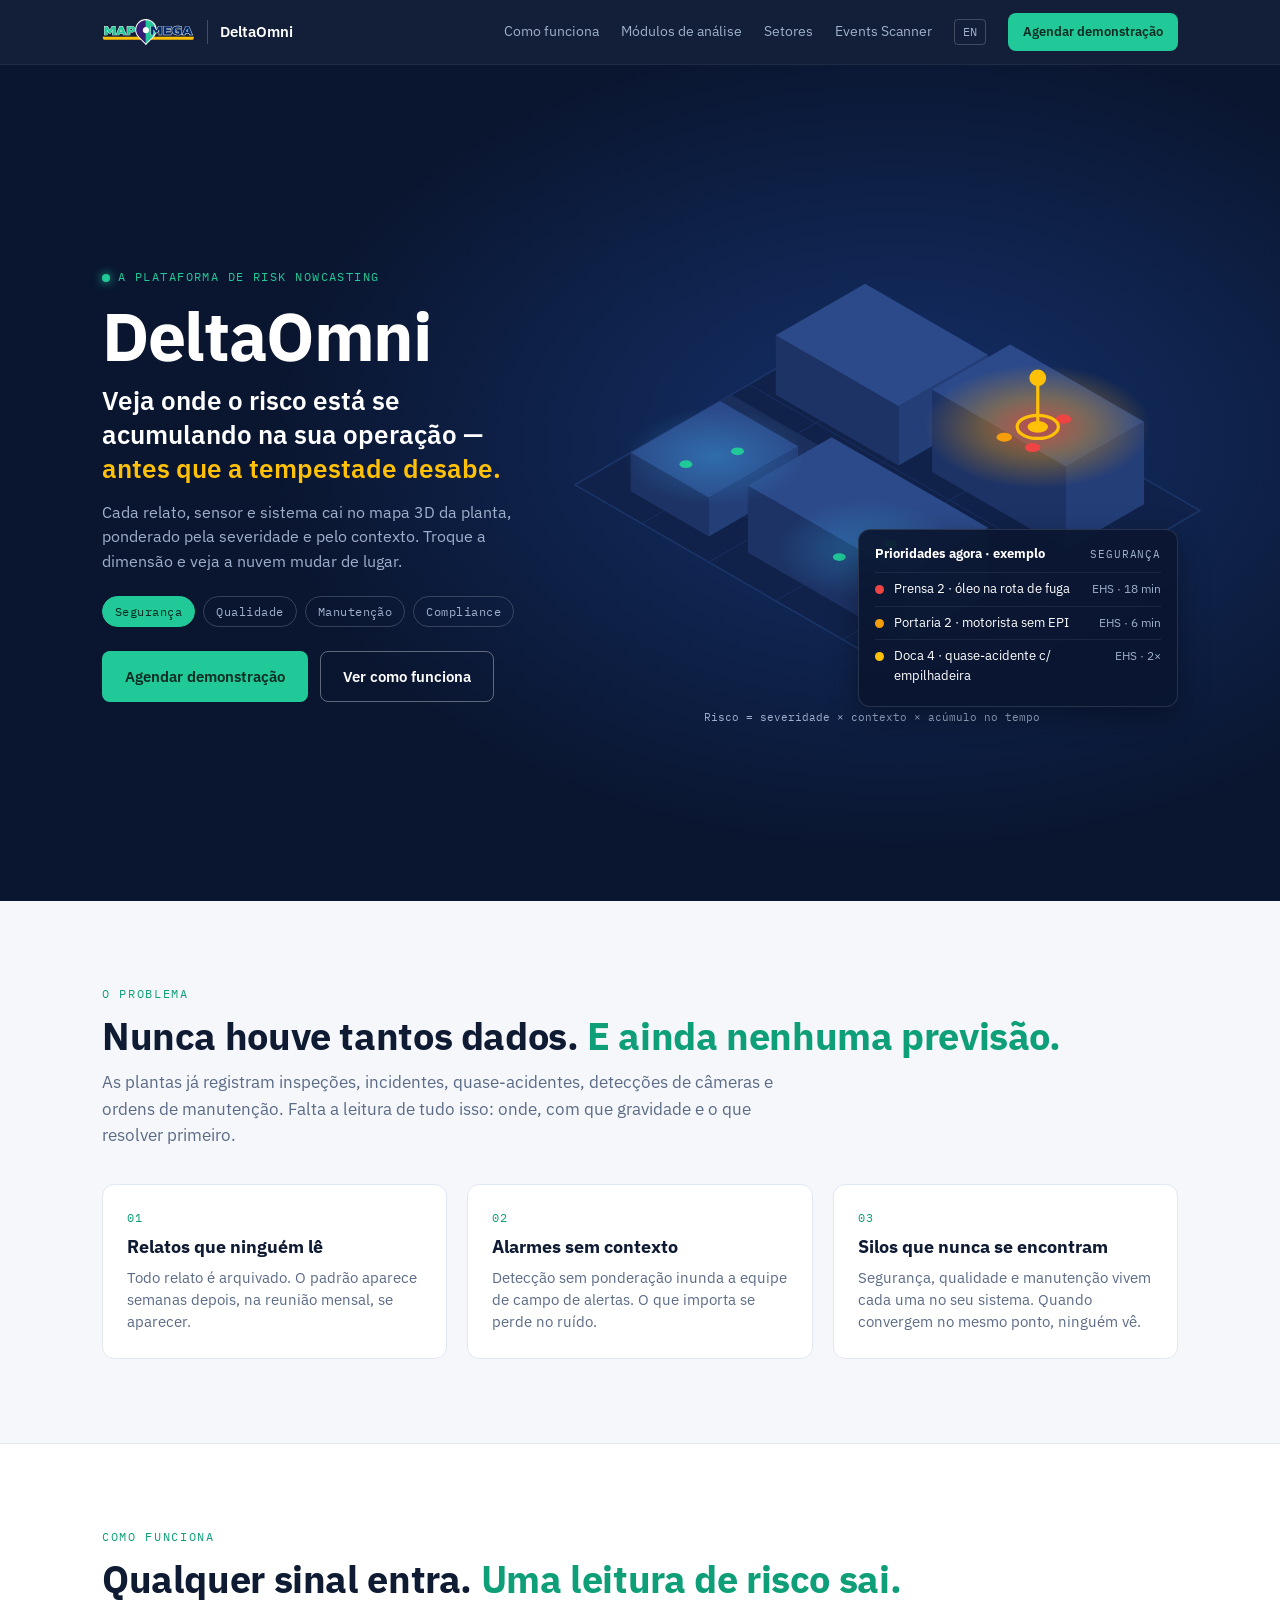
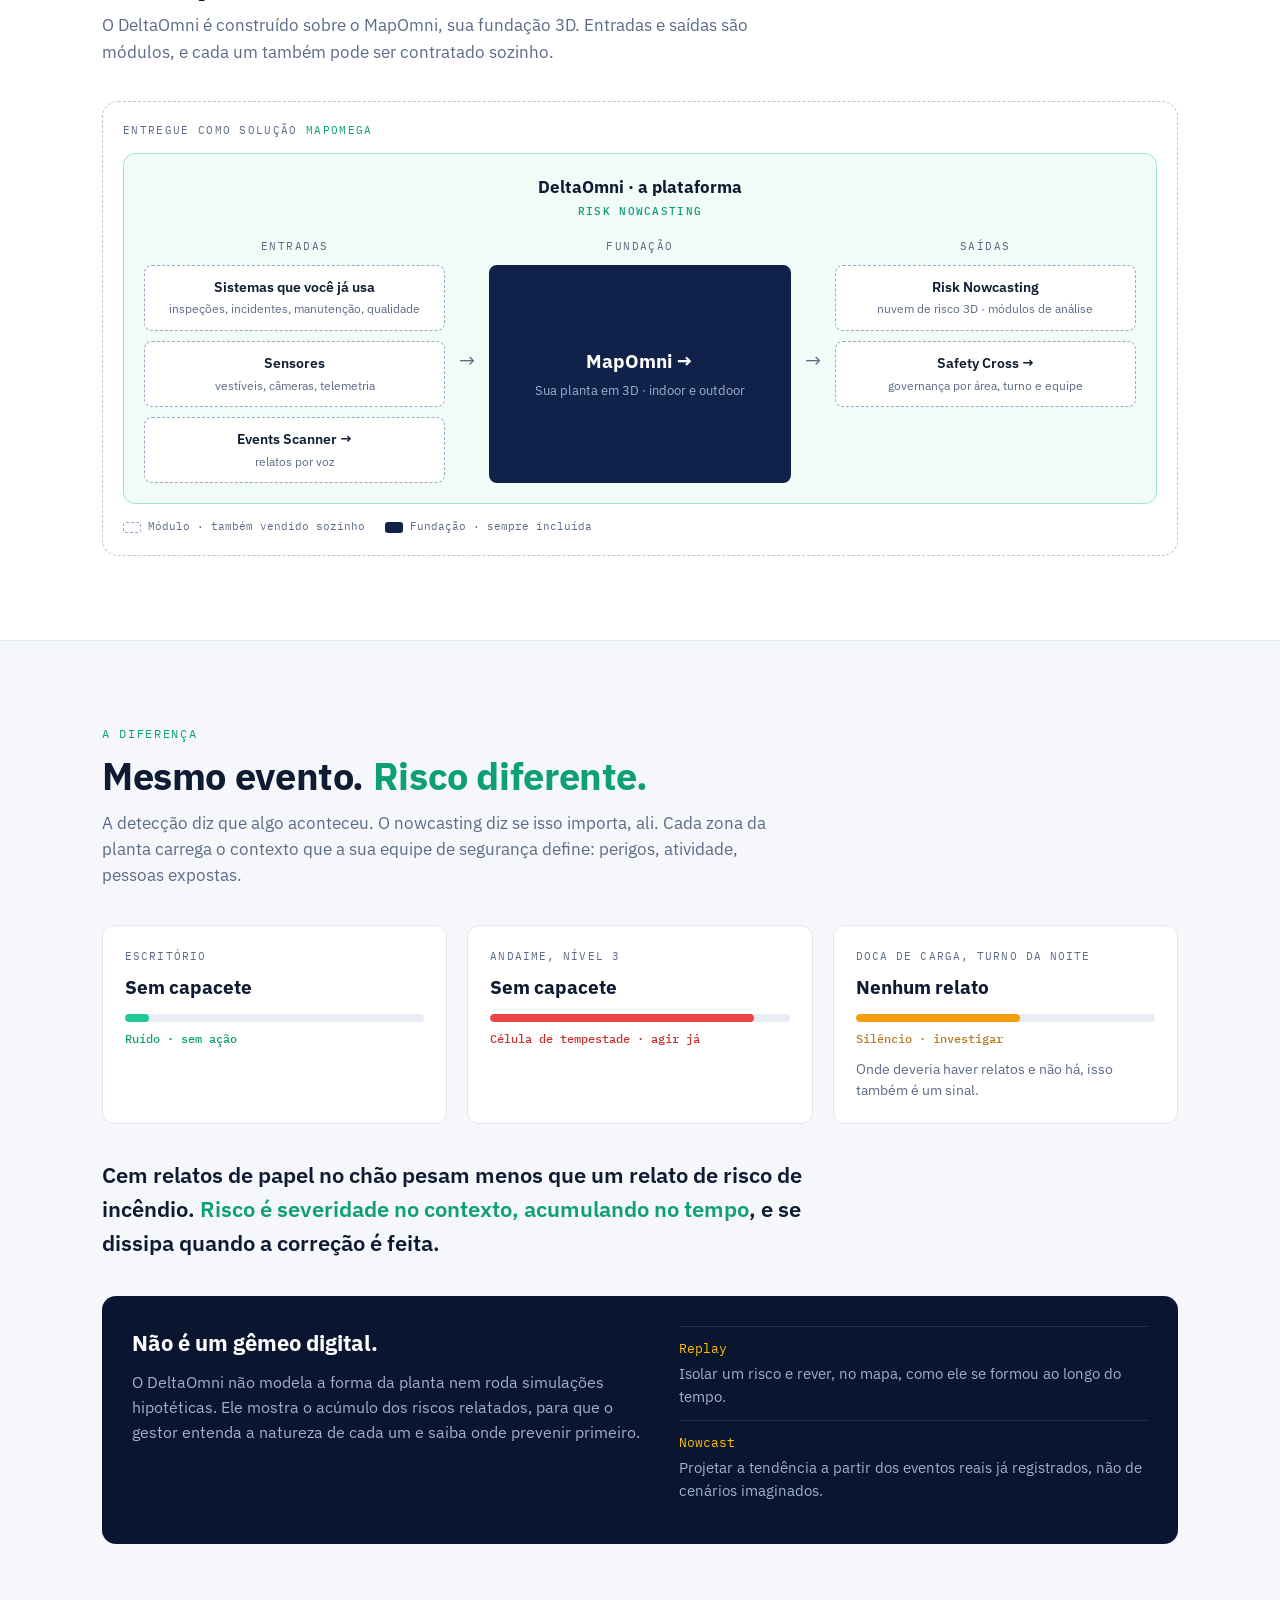
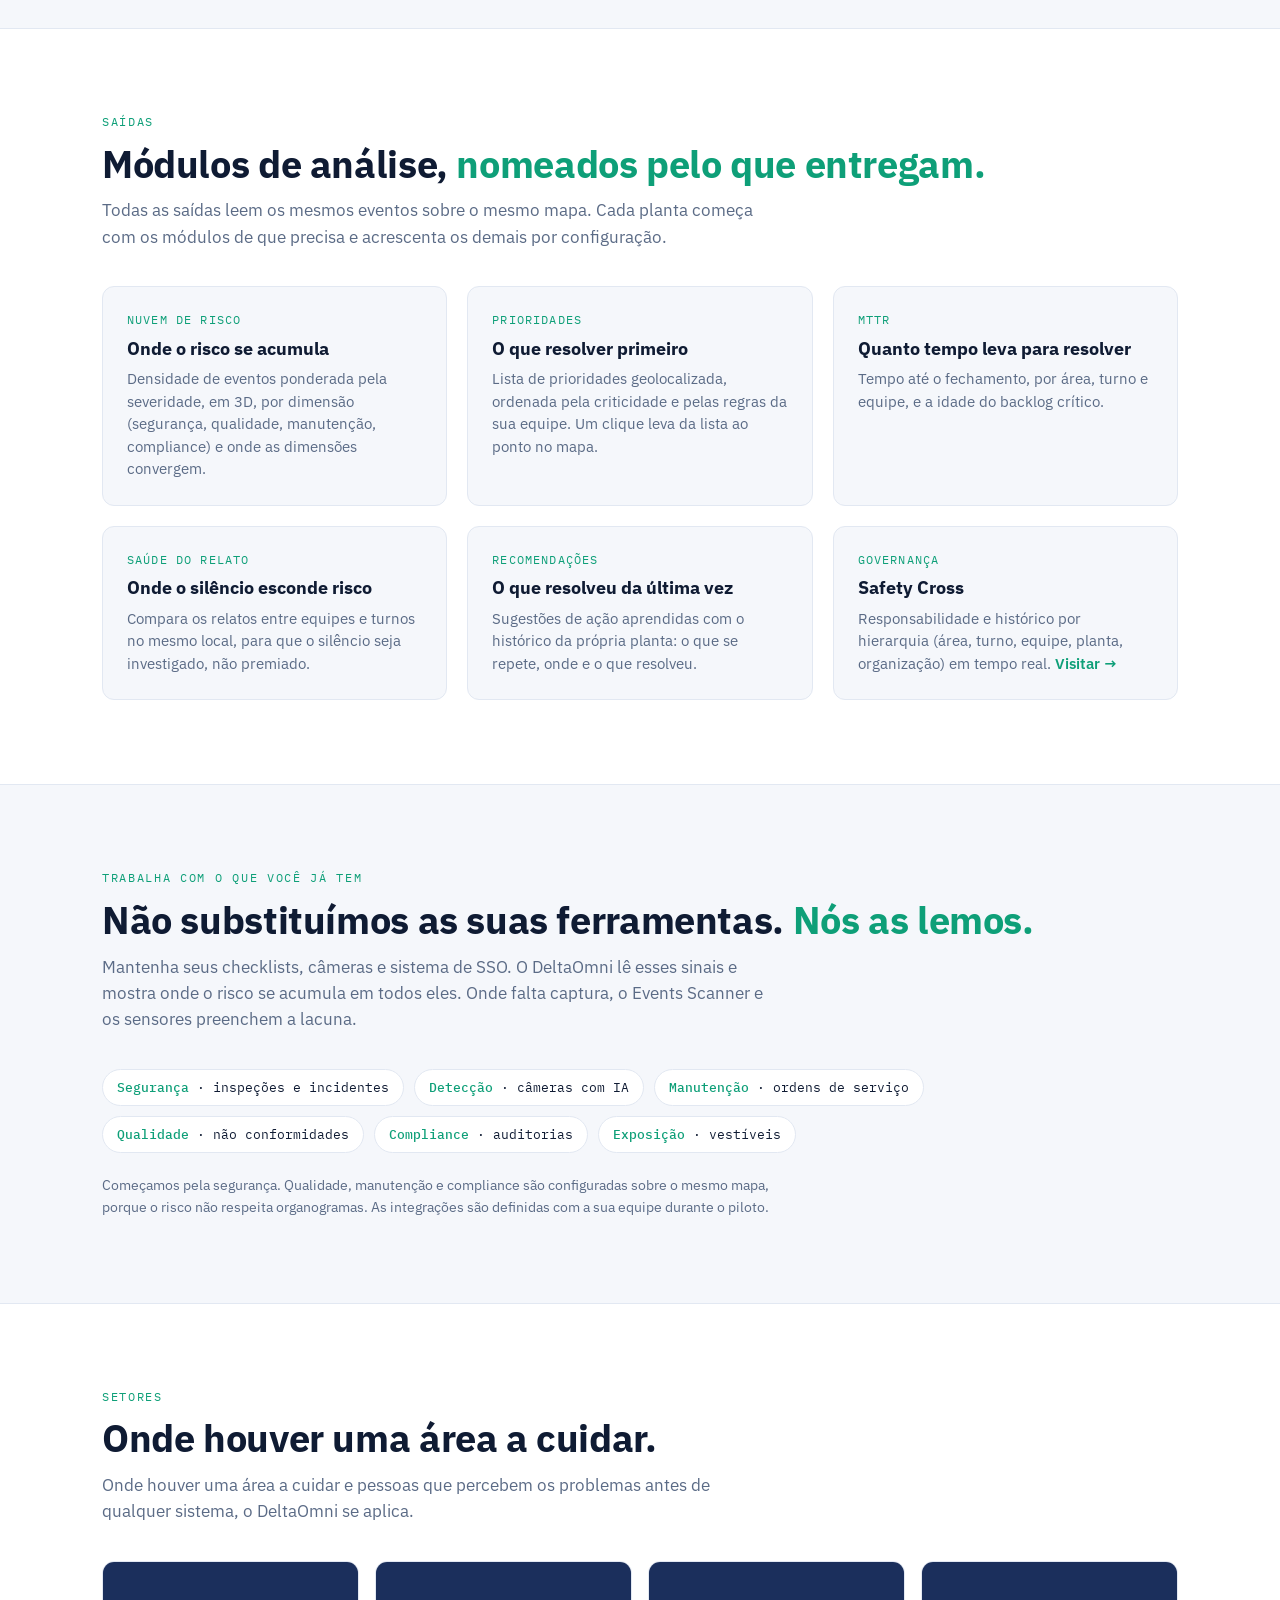
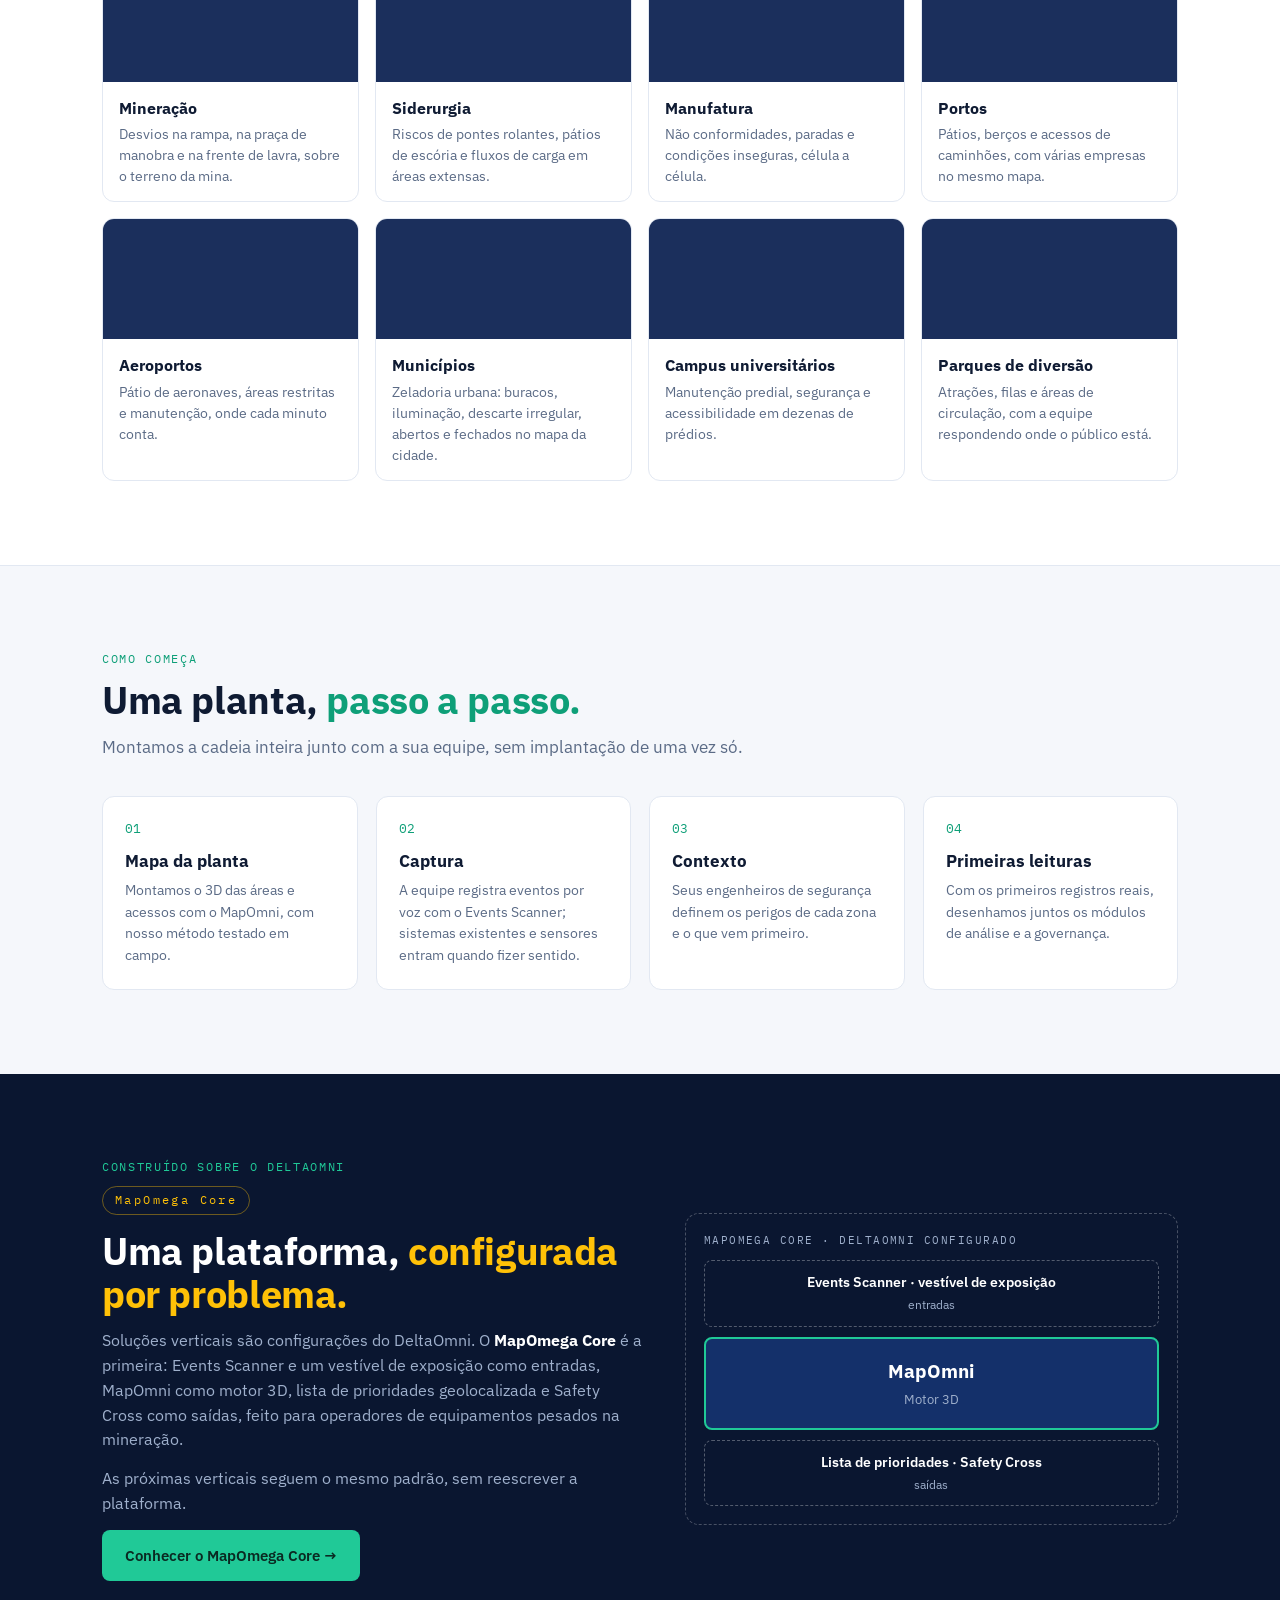
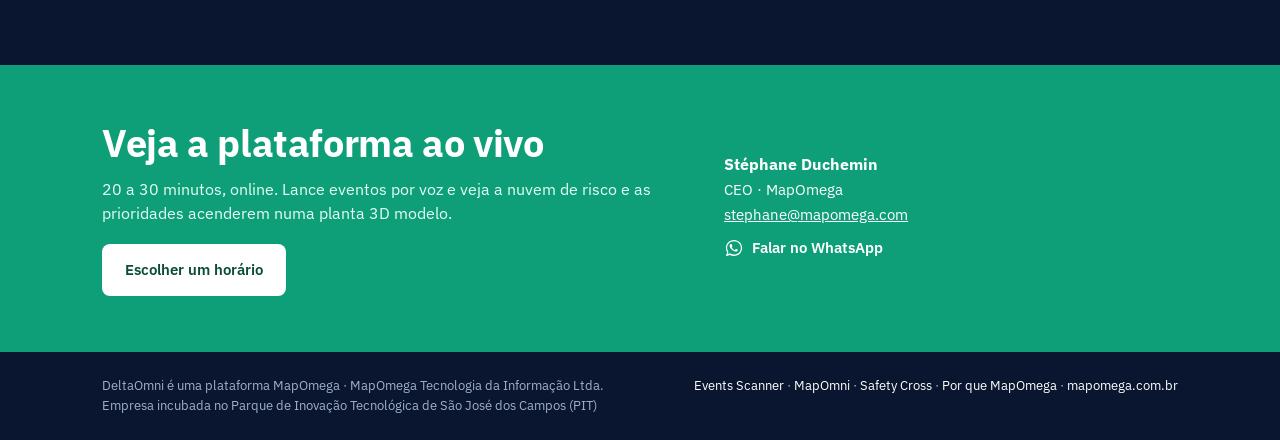
==== commit 29f10847: "Fix typo in print statement" ====
--- a/br/index.html
+++ b/br/index.html
@@ -1,213 +1,384 @@
 <!DOCTYPE html>
 <html lang="pt-BR">
 <head>
-<!-- Google tag (gtag.js) — confirme se esta é a propriedade certa para deltaomni.com -->
 <script async src="https://www.googletagmanager.com/gtag/js?id=G-TTH002HWYM"></script>
 <script>window.dataLayer=window.dataLayer||[];function gtag(){dataLayer.push(arguments);}gtag('js',new Date());gtag('config','G-TTH002HWYM');</script>
 <meta charset="UTF-8">
 <meta name="viewport" content="width=device-width, initial-scale=1.0">
-<title>DeltaOmni — a planta mostra onde agir | MapOmega</title>
-<meta name="description" content="DeltaOmni, plataforma de visualização espacial da MapOmega: eventos capturados por voz, sensores, câmeras e telemetria viram prioridades localizadas no mapa 3D da planta, recomendações e um painel sob medida.">
+<title>DeltaOmni — a plataforma de Risk Nowcasting | MapOmega</title>
+<meta name="description" content="Veja onde o risco está se acumulando na sua operação, antes que a tempestade desabe. O DeltaOmni lê cada relato, sensor e sistema sobre o mapa 3D da planta.">
 <link rel="canonical" href="https://deltaomni.com/br/">
+<link rel="alternate" hreflang="en" href="https://deltaomni.com/">
+<link rel="alternate" hreflang="pt-BR" href="https://deltaomni.com/br/">
 <meta property="og:type" content="website">
-<meta property="og:title" content="DeltaOmni — a planta mostra onde agir">
-<meta property="og:description" content="Prioridades localizadas no mapa 3D, recomendações e painel sob medida. Uma plataforma MapOmega.">
+<meta property="og:title" content="DeltaOmni — a plataforma de Risk Nowcasting | MapOmega">
+<meta property="og:description" content="Veja onde o risco está se acumulando na sua operação, antes que a tempestade desabe. O DeltaOmni lê cada relato, sensor e sistema sobre o mapa 3D da planta.">
 <meta property="og:url" content="https://deltaomni.com/br/">
 <meta property="og:locale" content="pt_BR">
 <link rel="preconnect" href="https://fonts.googleapis.com">
 <link rel="preconnect" href="https://fonts.gstatic.com" crossorigin>
 <link href="https://fonts.googleapis.com/css2?family=IBM+Plex+Mono:wght@400;500&family=IBM+Plex+Sans:wght@400;500;600;700&display=swap" rel="stylesheet">
-<link rel="stylesheet" href="/assets/site.css">
 <link rel="stylesheet" href="https://assets.calendly.com/assets/external/widget.css">
 <script src="https://assets.calendly.com/assets/external/widget.js" async></script>
-<script type="application/ld+json">
-{"@context":"https://schema.org","@type":"SoftwareApplication","name":"DeltaOmni","applicationCategory":"BusinessApplication","operatingSystem":"Web","url":"https://deltaomni.com/br/","inLanguage":"pt-BR","description":"Plataforma de visualização espacial: eventos capturados por voz (Events Scanner), sensores, câmeras e telemetria viram prioridades localizadas no mapa 3D da planta, recomendações e um painel sob medida.","manufacturer":{"@type":"Organization","name":"MapOmega","url":"https://mapomega.com.br"}}
-</script>
+<style>
+:root{--navy:#0A1630;--navy2:#10224A;--line:#1E3A70;--ink:#0F1B33;--paper:#F5F7FB;--muted:#5B6B86;--muted-d:#9FB0CC;
+--green:#20C997;--green-d:#0A2A22;--yellow:#FFC107;--red:#EF4444;--amber:#F59E0B;--cyan:#06B6D4;--sky:#38BDF8;--card:#FFFFFF;--bd:#E2E8F2}
+*{margin:0;padding:0;box-sizing:border-box}
+html{scroll-behavior:smooth;scroll-padding-top:72px}
+body{font-family:'IBM Plex Sans',sans-serif;color:var(--ink);background:var(--paper);line-height:1.55}
+a{color:inherit}
+.wrap{max-width:1140px;margin:0 auto;padding:0 32px}
+@media(max-width:600px){.wrap{padding:0 18px}}
+.mono{font-family:'IBM Plex Mono',monospace}
+/* header */
+header.top{position:sticky;top:0;z-index:50;background:rgba(10,22,48,.96);backdrop-filter:blur(8px);border-bottom:1px solid rgba(255,255,255,.06)}
+header.top .wrap{display:flex;align-items:center;justify-content:space-between;height:64px;gap:16px}
+.brand{display:flex;align-items:center;gap:12px;text-decoration:none;color:#fff}
+.brand img{height:28px;display:block}.brand img.sm{display:none}
+@media(max-width:600px){.brand img.lg{display:none}.brand img.sm{display:block}header nav .btn-sm{display:none}header nav{gap:12px}}
+.brand .prod{font-weight:600;font-size:15px;border-left:1px solid rgba(255,255,255,.2);padding-left:12px}
+header nav{display:flex;align-items:center;gap:22px}
+header nav a{color:var(--muted-d);text-decoration:none;font-size:14px}
+header nav a:hover{color:#fff}
+header nav a.lang{font-family:'IBM Plex Mono',monospace;font-size:12px;border:1px solid rgba(255,255,255,.2);padding:3px 8px;border-radius:4px}
+@media(max-width:860px){.hide-sm{display:none}}
+.btn{display:inline-flex;align-items:center;gap:8px;font-weight:600;font-size:15px;text-decoration:none;padding:13px 22px;border-radius:8px;border:1px solid transparent;cursor:pointer;transition:all .2s}
+.btn-green{background:var(--green);color:var(--green-d)!important}
+.btn-green:hover{filter:brightness(1.08)}
+.btn-line{border-color:rgba(255,255,255,.35);color:#fff!important}
+.btn-line:hover{border-color:#fff}
+.btn-sm{padding:8px 14px;font-size:13px}
+.btn-dark-line{border-color:var(--bd);color:var(--ink)!important;background:#fff}
+/* hero */
+.hero{background:radial-gradient(ellipse 70% 70% at 70% 45%,#14306A 0%,var(--navy) 70%);color:#fff;position:relative;overflow:hidden;min-height:calc(100vh - 64px);display:flex;align-items:center;padding:48px 0}
+.hero .wrap{display:grid;grid-template-columns:.9fr 1.25fr;gap:24px;align-items:center;width:100%}
+@media(max-width:960px){.hero .wrap{grid-template-columns:1fr}.hero{min-height:auto}}
+.eyebrow{display:inline-flex;align-items:center;gap:8px;font-family:'IBM Plex Mono',monospace;font-size:12px;letter-spacing:.12em;text-transform:uppercase;color:var(--green);margin-bottom:14px}
+.eyebrow .dot{width:8px;height:8px;border-radius:50%;background:var(--green);box-shadow:0 0 10px var(--green)}
+.hero h1{font-size:clamp(40px,6vw,68px);line-height:1.02;font-weight:700;letter-spacing:-.02em;margin-bottom:14px}
+.hero .lead{font-size:clamp(20px,2.4vw,26px);font-weight:600;line-height:1.3;margin-bottom:14px}
+.hero .lead em{font-style:normal;color:var(--yellow)}
+.hero .intro{color:var(--muted-d);font-size:16px;max-width:470px;margin-bottom:22px}
+.dims{display:flex;flex-wrap:wrap;gap:8px;margin-bottom:24px}
+.dims button{font-family:'IBM Plex Mono',monospace;font-size:12px;letter-spacing:.04em;background:transparent;color:var(--muted-d);border:1px solid rgba(255,255,255,.18);padding:7px 12px;border-radius:20px;cursor:pointer}
+.dims button[aria-current="true"]{background:var(--green);color:var(--green-d);border-color:var(--green)}
+.ctas{display:flex;gap:12px;flex-wrap:wrap}
+.scene3d{position:relative}
+.scene3d svg{width:118%;margin-left:-6%;height:auto;display:block}
+@media(max-width:960px){.scene3d svg{width:100%;margin:0}}
+.cloud{opacity:0;transition:opacity .9s}
+.cloud.on{opacity:1}
+.pulse{transform-origin:center;transform-box:fill-box;animation:pl 1.8s ease-out infinite}
+@keyframes pl{0%{opacity:1;transform:scale(.6)}100%{opacity:0;transform:scale(1.8)}}
+@media(prefers-reduced-motion:reduce){.pulse{animation:none}.cloud{transition:none}}
+.prio{position:absolute;right:0;bottom:4%;background:rgba(10,22,48,.92);border:1px solid rgba(255,255,255,.12);border-radius:12px;padding:14px 16px;width:min(320px,80%);font-size:13px;box-shadow:0 10px 30px rgba(0,0,0,.35)}
+@media(max-width:960px){.prio{position:static;width:100%;margin-top:12px}}
+.prio .ph{display:flex;justify-content:space-between;align-items:baseline;margin-bottom:8px}
+.prio b{font-size:13px}
+.prio .tagd{font-family:'IBM Plex Mono',monospace;font-size:10.5px;color:var(--muted-d);text-transform:uppercase;letter-spacing:.08em}
+.prio ol{list-style:none;display:none}
+.prio ol.on{display:block}
+.prio li{display:flex;gap:10px;align-items:baseline;padding:6px 0;border-top:1px solid rgba(255,255,255,.07)}
+.prio li i{width:9px;height:9px;border-radius:50%;flex:none;transform:translateY(1px)}
+.prio li span{color:var(--muted-d);font-size:12px;margin-left:auto;white-space:nowrap}
+.hv-cap{font-family:'IBM Plex Mono',monospace;font-size:11px;color:var(--muted-d);text-align:center;margin-top:6px}
+/* sections */
+section.s{padding:84px 0}
+section.alt{background:#fff;border-top:1px solid var(--bd);border-bottom:1px solid var(--bd)}
+section.dark{background:var(--navy);color:#fff}
+.kicker{font-family:'IBM Plex Mono',monospace;font-size:12px;letter-spacing:.14em;text-transform:uppercase;color:#0E9F78;margin-bottom:10px}
+.dark .kicker{color:var(--green)}
+h2{font-size:clamp(28px,3.4vw,38px);line-height:1.15;letter-spacing:-.01em;margin-bottom:12px}
+h2 em{font-style:normal;color:#0E9F78}
+.dark h2 em{color:var(--yellow)}
+.sub{color:var(--muted);font-size:17px;max-width:680px;margin-bottom:36px}
+.dark .sub{color:var(--muted-d)}
+.g3{display:grid;grid-template-columns:repeat(3,1fr);gap:20px}
+.g4{display:grid;grid-template-columns:repeat(4,1fr);gap:18px}
+@media(max-width:960px){.g4{grid-template-columns:repeat(2,1fr)}}
+@media(max-width:820px){.g3{grid-template-columns:1fr}}
+@media(max-width:520px){.g4{grid-template-columns:1fr}}
+.card{background:var(--card);border:1px solid var(--bd);border-radius:12px;padding:24px}
+.alt .card{background:var(--paper)}
+.card .num{font-family:'IBM Plex Mono',monospace;font-size:11.5px;letter-spacing:.1em;color:#0E9F78;display:block;margin-bottom:8px}
+.card h3{font-size:18px;margin-bottom:8px;line-height:1.3}
+.card p{color:var(--muted);font-size:14.5px}
+.card a{color:#0E9F78;text-decoration:none;font-weight:600}
+/* architecture */
+.arch{border:1px dashed #B9C6DB;border-radius:16px;padding:20px;background:#fff}
+.arch-h{font-family:'IBM Plex Mono',monospace;font-size:11px;letter-spacing:.12em;text-transform:uppercase;color:var(--muted);margin-bottom:14px}
+.arch-h a{color:#0E9F78;text-decoration:none}
+.arch-in{border:1px solid #9FE3CF;background:#F1FBF7;border-radius:12px;padding:20px}
+.arch-t{text-align:center;font-weight:700;font-size:17px}
+.arch-t small{display:block;font-family:'IBM Plex Mono',monospace;font-size:11px;font-weight:500;letter-spacing:.12em;color:#0E9F78;text-transform:uppercase;margin-top:3px}
+.flow{display:grid;grid-template-columns:1fr auto 1fr auto 1fr;gap:14px;margin-top:18px;align-items:stretch}
+@media(max-width:820px){.flow{grid-template-columns:1fr}.flow .ar{transform:rotate(90deg);justify-self:center}}
+.col{display:flex;flex-direction:column;gap:10px}
+.colh{font-family:'IBM Plex Mono',monospace;font-size:10.5px;letter-spacing:.14em;text-transform:uppercase;color:var(--muted);text-align:center}
+.mod{border:1px dashed #9AAAC4;border-radius:8px;padding:11px 12px;text-align:center;background:#fff;font-size:14px;font-weight:600}
+.mod small{display:block;font-weight:400;color:var(--muted);font-size:12px;margin-top:2px}
+.mod a{text-decoration:none}
+.mod a:hover{color:#0E9F78}
+.found{border:2px solid var(--navy2);background:var(--navy2);color:#fff;border-radius:8px;padding:18px;text-align:center;display:flex;flex-direction:column;justify-content:center;flex:1}
+.found b{font-size:19px}
+.found b a{color:#fff;text-decoration:none}
+.found span{color:var(--muted-d);font-size:13px;margin-top:4px}
+.ar{align-self:center;color:var(--muted);font-size:20px}
+.legend{display:flex;gap:20px;flex-wrap:wrap;margin-top:14px;font-family:'IBM Plex Mono',monospace;font-size:11px;color:var(--muted)}
+.legend i{display:inline-block;width:18px;height:11px;border-radius:3px;margin-right:7px;vertical-align:middle}
+/* same event */
+.ev{background:var(--card);border:1px solid var(--bd);border-radius:12px;padding:22px}
+.ev .tg{font-family:'IBM Plex Mono',monospace;font-size:11px;letter-spacing:.1em;text-transform:uppercase;color:var(--muted)}
+.ev .w{font-size:19px;font-weight:700;margin:8px 0 12px}
+.meter{height:8px;border-radius:4px;background:#E8EDF5;overflow:hidden;margin-bottom:8px}
+.meter span{display:block;height:100%;border-radius:4px}
+.ev .lv{font-family:'IBM Plex Mono',monospace;font-size:12px;font-weight:500}
+.ev p{color:var(--muted);font-size:13.5px;margin-top:10px}
+.pull{font-size:clamp(18px,2.2vw,22px);font-weight:600;max-width:760px;margin-top:34px}
+.pull em{font-style:normal;color:#0E9F78}
+/* not a twin */
+.notdt{display:grid;grid-template-columns:1.1fr 1fr;gap:32px;margin-top:36px;background:var(--navy);color:#fff;border-radius:14px;padding:30px}
+@media(max-width:820px){.notdt{grid-template-columns:1fr}}
+.notdt h3{font-size:22px;margin-bottom:10px}
+.notdt p{color:var(--muted-d)}
+.notdt dl div{padding:12px 0;border-top:1px solid rgba(255,255,255,.1)}
+.notdt dt{font-family:'IBM Plex Mono',monospace;color:var(--yellow);font-size:13px;margin-bottom:4px}
+.notdt dd{color:var(--muted-d);font-size:14.5px}
+/* chips */
+.chips{display:flex;flex-wrap:wrap;gap:10px}
+.chip{font-family:'IBM Plex Mono',monospace;font-size:12.5px;border:1px solid var(--bd);background:#fff;border-radius:20px;padding:8px 14px}
+.chip b{color:#0E9F78;font-weight:500}
+.note{color:var(--muted);font-size:14px;max-width:680px;margin-top:22px}
+/* sectors */
+.sectors{display:grid;grid-template-columns:repeat(4,1fr);gap:16px}
+@media(max-width:960px){.sectors{grid-template-columns:repeat(2,1fr)}}
+@media(max-width:520px){.sectors{grid-template-columns:1fr}}
+.sector{background:var(--card);border:1px solid var(--bd);border-radius:12px;overflow:hidden}
+.sector .ph{height:120px;background:#1B2F5C center/cover no-repeat}
+.sector .body{padding:14px 16px}
+.sector h3{font-size:16px;margin-bottom:4px}
+.sector p{color:var(--muted);font-size:13.5px}
+/* steps */
+.steps{list-style:none;display:grid;grid-template-columns:repeat(4,1fr);gap:18px;counter-reset:st}
+@media(max-width:960px){.steps{grid-template-columns:repeat(2,1fr)}}
+@media(max-width:520px){.steps{grid-template-columns:1fr}}
+.steps li{counter-increment:st;background:var(--card);border:1px solid var(--bd);border-radius:12px;padding:22px}
+.steps li::before{content:counter(st,decimal-leading-zero);font-family:'IBM Plex Mono',monospace;color:#0E9F78;font-size:13px;display:block;margin-bottom:8px}
+.steps h3{font-size:17px;margin-bottom:6px}
+.steps p{color:var(--muted);font-size:14px}
+/* core */
+.split{display:grid;grid-template-columns:1.1fr 1fr;gap:40px;align-items:center}
+@media(max-width:860px){.split{grid-template-columns:1fr}}
+.split p{color:var(--muted-d);margin-bottom:14px}
+.split p strong{color:#fff}
+.badge{display:inline-block;font-family:'IBM Plex Mono',monospace;font-size:12px;letter-spacing:.2em;color:var(--yellow);border:1px solid rgba(255,193,7,.4);border-radius:20px;padding:4px 12px;margin-bottom:14px}
+.mini{border:1px dashed rgba(255,255,255,.25);border-radius:14px;padding:18px}
+.mini .colh{color:var(--muted-d);margin-bottom:12px;text-align:left}
+.mini .mod{background:transparent;color:#fff;border-color:rgba(255,255,255,.3)}
+.mini .mod small{color:var(--muted-d)}
+.mini .found{background:#14306A;border-color:var(--green);margin:10px 0}
+/* cta + footer */
+.cta{background:#0E9F78;color:#fff;padding:56px 0}
+.cta .wrap{display:grid;grid-template-columns:1.3fr 1fr;gap:32px;align-items:center}
+@media(max-width:820px){.cta .wrap{grid-template-columns:1fr}}
+.cta h2{color:#fff}
+.cta p{margin-bottom:18px;color:#E6FFF6}
+.btn-light{background:#fff;color:#0A4D3B!important}
+.contact{font-size:14.5px;line-height:1.7}
+.contact b{display:block;font-size:16px}
+.contact a{color:#fff}
+.wa{display:inline-flex;align-items:center;gap:8px;margin-top:8px;text-decoration:none;font-weight:600}
+.wa svg{width:20px;height:20px}
+footer{background:var(--navy);color:var(--muted-d);font-size:13px;padding:24px 0}
+footer .wrap{display:flex;justify-content:space-between;gap:16px;flex-wrap:wrap}
+footer a{color:#fff;text-decoration:none}
+</style>
 </head>
 <body>
 
-<header class="top dark">
-  <div class="wrap">
-    <a class="logo" href="/br/" aria-label="MapOmega — DeltaOmni"><img src="/assets/mapomega-logo.svg" alt="MapOmega" width="100" height="35" style="height:30px"></a>
+<header class="top">
+  <div class="wrap">
+    <a class="brand" href="/br/"><img class="lg" src="/assets/2026_MO_Long_Outline.svg" alt="MapOmega"><img class="sm" src="/assets/2026_MO_Short_Outline.svg" alt="MapOmega"><span class="prod">DeltaOmni</span></a>
     <nav aria-label="Principal">
-      <a class="hide-sm" href="#saidas">Saídas</a>
+      <a class="hide-sm" href="#how">Como funciona</a>
+      <a class="hide-sm" href="#modules">Módulos de análise</a>
+      <a class="hide-sm" href="#sectors">Setores</a>
       <a class="hide-sm" href="/br/scanner-de-eventos.html">Events Scanner</a>
-      <a class="hide-sm" href="#aplicacoes">Aplicações</a>
-      <a class="btn btn-green btn-sm js-agenda" data-where="topo-home" href="https://calendly.com/deltaomni/30min">Agendar demonstração</a>
+      <a class="lang" href="/" hreflang="en" lang="en">EN</a>
+      <a class="btn btn-green btn-sm js-agenda" data-where="top" href="https://calendly.com/deltaomni/30min">Agendar demonstração</a>
     </nav>
   </div>
 </header>
 
 <main>
-  <section class="dhero">
-    <div class="wrap">
-      <div>
-        <span class="eyebrow"><span class="dot" aria-hidden="true"></span>Plataforma de visualização espacial</span>
-        <h1>DeltaOmni</h1>
-        <p class="lead">A planta mostra onde agir.</p>
-        <p class="intro">Eventos capturados por voz, sensores, câmeras ou telemetria viram três coisas: prioridades acesas no mapa 3D da planta, recomendações de ação e um painel com os indicadores que importam para você.</p>
-        <div class="ctas">
-          <a class="btn btn-green js-agenda" data-where="hero-home" href="https://calendly.com/deltaomni/30min">Agendar demonstração</a>
-          <a class="btn btn-line" href="#saidas">Ver as três saídas</a>
-        </div>
+<section class="hero" aria-label="DeltaOmni: a nuvem de risco por dimensão">
+  <div class="wrap">
+    <div>
+      <span class="eyebrow"><span class="dot" aria-hidden="true"></span>A plataforma de Risk Nowcasting</span>
+      <h1>DeltaOmni</h1>
+      <p class="lead">Veja onde o risco está se acumulando na sua operação — <em>antes que a tempestade desabe.</em></p>
+      <p class="intro">Cada relato, sensor e sistema cai no mapa 3D da planta, ponderado pela severidade e pelo contexto. Troque a dimensão e veja a nuvem mudar de lugar.</p>
+      <div class="dims" role="group" aria-label="Escolher dimensão"><button type="button" aria-current="true" data-go="0">Segurança</button><button type="button" aria-current="false" data-go="1">Qualidade</button><button type="button" aria-current="false" data-go="2">Manutenção</button><button type="button" aria-current="false" data-go="3">Compliance</button></div>
+      <div class="ctas">
+        <a class="btn btn-green js-agenda" data-where="hero" href="https://calendly.com/deltaomni/30min">Agendar demonstração</a>
+        <a class="btn btn-line" href="#how">Ver como funciona</a>
       </div>
-      <div class="plant" style="position:relative">
-        <svg viewBox="62 82 506 326" role="img" aria-label="Planta industrial em 3D isométrico com um evento aceso, destacado em amarelo, e outros eventos registrados em verde"><polygon points="300.0,120.0 559.8,270.0 334.6,400.0 74.8,250.0" fill="#10224A" stroke="#1E3A70" stroke-width="1"/><line x1="300.0" y1="120.0" x2="74.8" y2="250.0" stroke="#1A3366" stroke-width=".6"/><line x1="326.0" y1="135.0" x2="100.8" y2="265.0" stroke="#1A3366" stroke-width=".6"/><line x1="352.0" y1="150.0" x2="126.8" y2="280.0" stroke="#1A3366" stroke-width=".6"/><line x1="377.9" y1="165.0" x2="152.8" y2="295.0" stroke="#1A3366" stroke-width=".6"/><line x1="403.9" y1="180.0" x2="178.8" y2="310.0" stroke="#1A3366" stroke-width=".6"/><line x1="429.9" y1="195.0" x2="204.7" y2="325.0" stroke="#1A3366" stroke-width=".6"/><line x1="455.9" y1="210.0" x2="230.7" y2="340.0" stroke="#1A3366" stroke-width=".6"/><line x1="481.9" y1="225.0" x2="256.7" y2="355.0" stroke="#1A3366" stroke-width=".6"/><line x1="507.8" y1="240.0" x2="282.7" y2="370.0" stroke="#1A3366" stroke-width=".6"/><line x1="533.8" y1="255.0" x2="308.7" y2="385.0" stroke="#1A3366" stroke-width=".6"/><line x1="559.8" y1="270.0" x2="334.6" y2="400.0" stroke="#1A3366" stroke-width=".6"/><line x1="300.0" y1="120.0" x2="559.8" y2="270.0" stroke="#1A3366" stroke-width=".6"/><line x1="277.5" y1="133.0" x2="537.3" y2="283.0" stroke="#1A3366" stroke-width=".6"/><line x1="255.0" y1="146.0" x2="514.8" y2="296.0" stroke="#1A3366" stroke-width=".6"/><line x1="232.5" y1="159.0" x2="492.3" y2="309.0" stroke="#1A3366" stroke-width=".6"/><line x1="209.9" y1="172.0" x2="469.7" y2="322.0" stroke="#1A3366" stroke-width=".6"/><line x1="187.4" y1="185.0" x2="447.2" y2="335.0" stroke="#1A3366" stroke-width=".6"/><line x1="164.9" y1="198.0" x2="424.7" y2="348.0" stroke="#1A3366" stroke-width=".6"/><line x1="142.4" y1="211.0" x2="402.2" y2="361.0" stroke="#1A3366" stroke-width=".6"/><line x1="119.9" y1="224.0" x2="379.7" y2="374.0" stroke="#1A3366" stroke-width=".6"/><line x1="97.4" y1="237.0" x2="357.2" y2="387.0" stroke="#1A3366" stroke-width=".6"/><line x1="74.8" y1="250.0" x2="334.6" y2="400.0" stroke="#1A3366" stroke-width=".6"/><polygon points="196.1,180.0 455.9,330.0 438.6,340.0 178.8,190.0" fill="#1B2F5C" /><polygon points="230.7,180.0 326.0,235.0 326.0,189.0 230.7,134.0" fill="#1D3366" /><polygon points="395.3,195.0 326.0,235.0 326.0,189.0 395.3,149.0" fill="#243E78" /><polygon points="300.0,94.0 395.3,149.0 326.0,189.0 230.7,134.0" fill="#2C4A8A" /><polygon points="352.0,240.0 455.9,300.0 455.9,236.0 352.0,176.0" fill="#1D3366" /><polygon points="516.5,265.0 455.9,300.0 455.9,236.0 516.5,201.0" fill="#243E78" /><polygon points="412.6,141.0 516.5,201.0 455.9,236.0 352.0,176.0" fill="#2C4A8A" /><polygon points="118.1,255.0 178.8,290.0 178.8,260.0 118.1,225.0" fill="#1D3366" /><polygon points="248.0,250.0 178.8,290.0 178.8,260.0 248.0,220.0" fill="#243E78" /><polygon points="187.4,185.0 248.0,220.0 178.8,260.0 118.1,225.0" fill="#2C4A8A" /><polygon points="209.1,302.5 330.3,372.5 330.3,320.5 209.1,250.5" fill="#1D3366" /><polygon points="395.3,335.0 330.3,372.5 330.3,320.5 395.3,283.0" fill="#243E78" /><polygon points="274.0,213.0 395.3,283.0 330.3,320.5 209.1,250.5" fill="#2C4A8A" /><ellipse class="pulse" cx="434.2" cy="188.5" rx="18" ry="10" fill="none" stroke="#FFC107" stroke-width="3"/><ellipse cx="434.2" cy="188.5" rx="9" ry="5" fill="#FFC107"/><line x1="434.2" y1="188.5" x2="434.2" y2="154.5" stroke="#FFC107" stroke-width="2.5"/><circle cx="434.2" cy="150.5" r="7" fill="#FFC107"/><ellipse cx="308.7" cy="139.0" rx="6" ry="3.5" fill="#20C997" opacity=".85"/><ellipse cx="300.0" cy="268.0" rx="6" ry="3.5" fill="#20C997" opacity=".85"/><ellipse cx="178.8" cy="220.0" rx="6" ry="3.5" fill="#20C997" opacity=".85"/></svg>
-        <div class="prio" aria-label="Exemplo de lista de prioridades">
-          <b>Prioridades agora</b>
-          <ol>
-            <li>Prensa 2 · óleo na rota de fuga <span>· EHS · 18 min</span></li>
-            <li>Célula 4 · parada <span>· Manutenção · 52 min</span></li>
-            <li>Doca 4 · carreta sem conferente <span>· Logística · 40 min</span></li>
-          </ol>
-        </div>
+    </div>
+    <div class="scene3d">
+      <svg viewBox="40 60 560 360" role="img" aria-label="Planta industrial em 3D isométrico com uma nuvem de risco se acumulando sobre uma área">
+<defs><radialGradient id="st" cx="50%" cy="50%" r="50%"><stop offset="0%" stop-color="#EF4444" stop-opacity=".75"/><stop offset="50%" stop-color="#F59E0B" stop-opacity=".35"/><stop offset="100%" stop-color="#F59E0B" stop-opacity="0"/></radialGradient><radialGradient id="hz" cx="50%" cy="50%" r="50%"><stop offset="0%" stop-color="#38BDF8" stop-opacity=".30"/><stop offset="100%" stop-color="#38BDF8" stop-opacity="0"/></radialGradient></defs>
+<polygon points="300.0,120.0 559.8,270.0 334.6,400.0 74.8,250.0" fill="#10224A" stroke="#1E3A70" stroke-width="1"/>
+<g stroke="#1A3366" stroke-width=".6"><line x1="300.0" y1="120.0" x2="74.8" y2="250.0"/><line x1="352.0" y1="150.0" x2="126.8" y2="280.0"/><line x1="403.9" y1="180.0" x2="178.8" y2="310.0"/><line x1="455.9" y1="210.0" x2="230.7" y2="340.0"/><line x1="507.8" y1="240.0" x2="282.7" y2="370.0"/><line x1="559.8" y1="270.0" x2="334.6" y2="400.0"/><line x1="300.0" y1="120.0" x2="559.8" y2="270.0"/><line x1="255.0" y1="146.0" x2="514.8" y2="296.0"/><line x1="209.9" y1="172.0" x2="469.7" y2="322.0"/><line x1="164.9" y1="198.0" x2="424.7" y2="348.0"/><line x1="119.9" y1="224.0" x2="379.7" y2="374.0"/><line x1="74.8" y1="250.0" x2="334.6" y2="400.0"/></g>
+<polygon points="196.1,180.0 455.9,330.0 438.6,340.0 178.8,190.0" fill="#1B2F5C"/>
+<polygon points="230.7,180.0 326.0,235.0 326.0,189.0 230.7,134.0" fill="#1D3366"/><polygon points="395.3,195.0 326.0,235.0 326.0,189.0 395.3,149.0" fill="#243E78"/><polygon points="300.0,94.0 395.3,149.0 326.0,189.0 230.7,134.0" fill="#2C4A8A"/>
+<polygon points="352.0,240.0 455.9,300.0 455.9,236.0 352.0,176.0" fill="#1D3366"/><polygon points="516.5,265.0 455.9,300.0 455.9,236.0 516.5,201.0" fill="#243E78"/><polygon points="412.6,141.0 516.5,201.0 455.9,236.0 352.0,176.0" fill="#2C4A8A"/>
+<polygon points="118.1,255.0 178.8,290.0 178.8,260.0 118.1,225.0" fill="#1D3366"/><polygon points="248.0,250.0 178.8,290.0 178.8,260.0 248.0,220.0" fill="#243E78"/><polygon points="187.4,185.0 248.0,220.0 178.8,260.0 118.1,225.0" fill="#2C4A8A"/>
+<polygon points="209.1,302.5 330.3,372.5 330.3,320.5 209.1,250.5" fill="#1D3366"/><polygon points="395.3,335.0 330.3,372.5 330.3,320.5 395.3,283.0" fill="#243E78"/><polygon points="274.0,213.0 395.3,283.0 330.3,320.5 209.1,250.5" fill="#2C4A8A"/>
+<g class="cloud on" data-i="0"><ellipse cx="183" cy="228" rx="70" ry="38" fill="url(#hz)"/><ellipse cx="161" cy="234" rx="5" ry="3" fill="#20C997"/><ellipse cx="201" cy="224" rx="5" ry="3" fill="#20C997"/><ellipse cx="302" cy="300" rx="70" ry="38" fill="url(#hz)"/><ellipse cx="280" cy="306" rx="5" ry="3" fill="#20C997"/><ellipse cx="320" cy="296" rx="5" ry="3" fill="#20C997"/><ellipse cx="434" cy="205" rx="88" ry="48" fill="url(#st)"/><ellipse cx="408" cy="213" rx="6" ry="3.5" fill="#F59E0B"/><ellipse cx="454" cy="199" rx="6" ry="3.5" fill="#EF4444"/><ellipse cx="430" cy="221" rx="6" ry="3.5" fill="#EF4444"/><ellipse class="pulse" cx="434" cy="205" rx="16" ry="9" fill="none" stroke="#FFC107" stroke-width="2.5"/><ellipse cx="434" cy="205" rx="8" ry="4.5" fill="#FFC107"/><line x1="434" y1="205" x2="434" y2="171" stroke="#FFC107" stroke-width="2.5"/><circle cx="434" cy="167" r="6.5" fill="#FFC107"/></g>
+<g class="cloud" data-i="1"><ellipse cx="434" cy="205" rx="70" ry="38" fill="url(#hz)"/><ellipse cx="412" cy="211" rx="5" ry="3" fill="#20C997"/><ellipse cx="452" cy="201" rx="5" ry="3" fill="#20C997"/><ellipse cx="313" cy="150" rx="70" ry="38" fill="url(#hz)"/><ellipse cx="291" cy="156" rx="5" ry="3" fill="#20C997"/><ellipse cx="331" cy="146" rx="5" ry="3" fill="#20C997"/><ellipse cx="183" cy="228" rx="88" ry="48" fill="url(#st)"/><ellipse cx="157" cy="236" rx="6" ry="3.5" fill="#F59E0B"/><ellipse cx="203" cy="222" rx="6" ry="3.5" fill="#EF4444"/><ellipse cx="179" cy="244" rx="6" ry="3.5" fill="#EF4444"/><ellipse class="pulse" cx="183" cy="228" rx="16" ry="9" fill="none" stroke="#FFC107" stroke-width="2.5"/><ellipse cx="183" cy="228" rx="8" ry="4.5" fill="#FFC107"/><line x1="183" y1="228" x2="183" y2="194" stroke="#FFC107" stroke-width="2.5"/><circle cx="183" cy="190" r="6.5" fill="#FFC107"/></g>
+<g class="cloud" data-i="2"><ellipse cx="183" cy="228" rx="70" ry="38" fill="url(#hz)"/><ellipse cx="161" cy="234" rx="5" ry="3" fill="#20C997"/><ellipse cx="201" cy="224" rx="5" ry="3" fill="#20C997"/><ellipse cx="434" cy="205" rx="70" ry="38" fill="url(#hz)"/><ellipse cx="412" cy="211" rx="5" ry="3" fill="#20C997"/><ellipse cx="452" cy="201" rx="5" ry="3" fill="#20C997"/><ellipse cx="302" cy="300" rx="88" ry="48" fill="url(#st)"/><ellipse cx="276" cy="308" rx="6" ry="3.5" fill="#F59E0B"/><ellipse cx="322" cy="294" rx="6" ry="3.5" fill="#EF4444"/><ellipse cx="298" cy="316" rx="6" ry="3.5" fill="#EF4444"/><ellipse class="pulse" cx="302" cy="300" rx="16" ry="9" fill="none" stroke="#FFC107" stroke-width="2.5"/><ellipse cx="302" cy="300" rx="8" ry="4.5" fill="#FFC107"/><line x1="302" y1="300" x2="302" y2="266" stroke="#FFC107" stroke-width="2.5"/><circle cx="302" cy="262" r="6.5" fill="#FFC107"/></g>
+<g class="cloud" data-i="3"><ellipse cx="302" cy="300" rx="70" ry="38" fill="url(#hz)"/><ellipse cx="280" cy="306" rx="5" ry="3" fill="#20C997"/><ellipse cx="320" cy="296" rx="5" ry="3" fill="#20C997"/><ellipse cx="183" cy="228" rx="70" ry="38" fill="url(#hz)"/><ellipse cx="161" cy="234" rx="5" ry="3" fill="#20C997"/><ellipse cx="201" cy="224" rx="5" ry="3" fill="#20C997"/><ellipse cx="313" cy="150" rx="88" ry="48" fill="url(#st)"/><ellipse cx="287" cy="158" rx="6" ry="3.5" fill="#F59E0B"/><ellipse cx="333" cy="144" rx="6" ry="3.5" fill="#EF4444"/><ellipse cx="309" cy="166" rx="6" ry="3.5" fill="#EF4444"/><ellipse class="pulse" cx="313" cy="150" rx="16" ry="9" fill="none" stroke="#FFC107" stroke-width="2.5"/><ellipse cx="313" cy="150" rx="8" ry="4.5" fill="#FFC107"/><line x1="313" y1="150" x2="313" y2="116" stroke="#FFC107" stroke-width="2.5"/><circle cx="313" cy="112" r="6.5" fill="#FFC107"/></g>
+</svg>
+      <div class="prio" aria-live="polite">
+        <div class="ph"><b>Prioridades agora · exemplo</b><span class="tagd" id="dimtag">Segurança</span></div>
+        <ol data-i="0" class="on"><li><i style="background:#EF4444"></i>Prensa 2 · óleo na rota de fuga <span>EHS · 18 min</span></li><li><i style="background:#F59E0B"></i>Portaria 2 · motorista sem EPI <span>EHS · 6 min</span></li><li><i style="background:#FFC107"></i>Doca 4 · quase-acidente c/ empilhadeira <span>EHS · 2×</span></li></ol>
+<ol data-i="1"><li><i style="background:#EF4444"></i>Linha 3 · o-ring mal assentado <span>NC · 12 peças</span></li><li><i style="background:#F59E0B"></i>Linha 3 · rebarba na furação <span>NC · 2 lotes</span></li><li><i style="background:#FFC107"></i>Depósito C · bag avariado <span>NC · 1 un.</span></li></ol>
+<ol data-i="2"><li><i style="background:#EF4444"></i>Célula 4 · parada não planejada <span>MNT · 52 min</span></li><li><i style="background:#F59E0B"></i>Ponte 1 · alarme de fim de curso <span>MNT · 3× sem.</span></li><li><i style="background:#FFC107"></i>Prensa 2 · vazamento hidráulico <span>MNT · aberto</span></li></ol>
+<ol data-i="3"><li><i style="background:#EF4444"></i>Adm. · inspeção vencida <span>CMP · 5 dias</span></li><li><i style="background:#F59E0B"></i>Doca 4 · carreta sem nota <span>CMP · 40 min</span></li><li><i style="background:#FFC107"></i>Portaria 1 · visitante sem integração <span>CMP · hoje</span></li></ol>
       </div>
-    </div>
-  </section>
-
-  <section id="como-funciona">
-    <div class="wrap">
-      <h2>Do evento à decisão</h2>
-      <p class="sub">As entradas variam conforme a necessidade de cada planta. As saídas são sempre as mesmas três, sobre o mesmo mapa.</p>
-
-      <div class="pipe" role="img" aria-label="Entradas: Events Scanner por voz, sensores, câmeras e telemetria. Elas alimentam o DeltaOmni, que combina a base de eventos com as regras de prioridade do cliente. Saídas: mapa 3D de prioridades, recomendações e painel sob medida.">
-        <div>
-          <div class="colh">Entradas</div>
-          <div class="stack">
-            <div class="in main"><a href="/br/scanner-de-eventos.html">Events Scanner</a> · voz e foto</div>
-            <div class="in">Sensores</div>
-            <div class="in">Câmeras</div>
-            <div class="in">Telemetria de equipamentos</div>
+      <div class="hv-cap">Risco = severidade × contexto × acúmulo no tempo</div>
+    </div>
+  </div>
+</section>
+
+<section class="s" id="problem">
+  <div class="wrap">
+    <div class="kicker">O problema</div>
+    <h2>Nunca houve tantos dados. <em>E ainda nenhuma previsão.</em></h2>
+    <p class="sub">As plantas já registram inspeções, incidentes, quase-acidentes, detecções de câmeras e ordens de manutenção. Falta a leitura de tudo isso: onde, com que gravidade e o que resolver primeiro.</p>
+    <div class="g3"><div class="card"><span class="num">01</span><h3>Relatos que ninguém lê</h3><p>Todo relato é arquivado. O padrão aparece semanas depois, na reunião mensal, se aparecer.</p></div><div class="card"><span class="num">02</span><h3>Alarmes sem contexto</h3><p>Detecção sem ponderação inunda a equipe de campo de alertas. O que importa se perde no ruído.</p></div><div class="card"><span class="num">03</span><h3>Silos que nunca se encontram</h3><p>Segurança, qualidade e manutenção vivem cada uma no seu sistema. Quando convergem no mesmo ponto, ninguém vê.</p></div></div>
+  </div>
+</section>
+
+<section class="s alt" id="how">
+  <div class="wrap">
+    <div class="kicker">Como funciona</div>
+    <h2>Qualquer sinal entra. <em>Uma leitura de risco sai.</em></h2>
+    <p class="sub">O DeltaOmni é construído sobre o MapOmni, sua fundação 3D. Entradas e saídas são módulos, e cada um também pode ser contratado sozinho.</p>
+    <div class="arch">
+      <div class="arch-h">Entregue como solução <a href="https://mapomega.com.br/">MapOmega</a></div>
+      <div class="arch-in">
+        <div class="arch-t">DeltaOmni · a plataforma<small>Risk Nowcasting</small></div>
+        <div class="flow">
+          <div class="col"><div class="colh">Entradas</div>
+            <div class="mod">Sistemas que você já usa<small>inspeções, incidentes, manutenção, qualidade</small></div>
+            <div class="mod">Sensores<small>vestíveis, câmeras, telemetria</small></div>
+            <div class="mod"><a href="/br/scanner-de-eventos.html">Events Scanner →</a><small>relatos por voz</small></div>
           </div>
-        </div>
-        <div class="arrow" aria-hidden="true"><svg viewBox="0 0 26 16"><path d="M1 8H23M16 1L24 8L16 15" fill="none" stroke="currentColor" stroke-width="2"/></svg></div>
-        <div>
-          <div class="colh">Plataforma</div>
-          <div class="core">
-            <b>DeltaOmni</b>
-            <div>Base única de eventos, localizados no mapa</div>
-            <div>Regras de prioridade definidas por você</div>
-            <div>IA que aprende com o histórico da própria planta</div>
+          <div class="ar" aria-hidden="true">→</div>
+          <div class="col"><div class="colh">Fundação</div>
+            <div class="found"><b><a href="https://mapomni.com/">MapOmni →</a></b><span>Sua planta em 3D · indoor e outdoor</span></div>
           </div>
-        </div>
-        <div class="arrow" aria-hidden="true"><svg viewBox="0 0 26 16"><path d="M1 8H23M16 1L24 8L16 15" fill="none" stroke="currentColor" stroke-width="2"/></svg></div>
-        <div>
-          <div class="colh">Saídas</div>
-          <div class="stack">
-            <div class="out"><b>1 · Mapa 3D de prioridades</b></div>
-            <div class="out"><b>2 · Recomendações</b></div>
-            <div class="out"><b>3 · Painel sob medida</b></div>
+          <div class="ar" aria-hidden="true">→</div>
+          <div class="col"><div class="colh">Saídas</div>
+            <div class="mod"><a href="#modules">Risk Nowcasting</a><small>nuvem de risco 3D · módulos de análise</small></div>
+            <div class="mod"><a href="https://safetycross.com.br/">Safety Cross →</a><small>governança por área, turno e equipe</small></div>
           </div>
         </div>
       </div>
-      <div class="basemap"><strong style="color:var(--navy)">Base: o mapa 3D da planta, feito com o <a href="https://mapomni.com">MapOmni</a>.</strong> Cada área, célula e acesso tem lugar no mapa, e é ali que os eventos acendem.</div>
-    </div>
-  </section>
-
-  <section id="saidas" class="alt">
-    <div class="wrap">
-      <h2>As três saídas</h2>
-      <div class="outs">
-        <article>
-          <span class="num">SAÍDA 01</span>
-          <h3>Mapa 3D de prioridades</h3>
-          <p>A lista do que precisa de atenção agora, com cada item aceso no lugar onde está.</p>
-          <ul>
-            <li>Ordem definida pelas suas regras: área, tipo, tempo em aberto, risco</li>
-            <li>Um clique leva do item da lista ao ponto no mapa</li>
-          </ul>
-          <p class="src">Fontes: eventos de todas as entradas + suas especificações de prioridade</p>
-        </article>
-        <article>
-          <span class="num">SAÍDA 02</span>
-          <h3>Recomendações</h3>
-          <p>Sugestões de ação aprendidas com o histórico de eventos da própria planta: o que se repete, onde e o que resolveu da última vez.</p>
-          <ul>
-            <li>Ficam mais precisas à medida que a base cresce</li>
-            <li>Sempre com o evento de origem à vista, para conferir</li>
-          </ul>
-          <p class="src">Fontes: base de eventos, com prioridade para o Events Scanner</p>
-        </article>
-        <article>
-          <span class="num">SAÍDA 03</span>
-          <h3>Painel sob medida</h3>
-          <p>Indicadores escolhidos por você sobre os eventos capturados, como tempo até o fechamento, MTTR ou ocorrências por área e turno.</p>
-          <ul>
-            <li>Desenhado junto com a sua equipe a partir dos primeiros registros reais</li>
-            <li>Começa simples e cresce com as perguntas que a base responde</li>
-          </ul>
-          <p class="src">Fontes: base de eventos + os KPIs da sua operação</p>
-        </article>
+      <div class="legend"><span><i style="border:1px dashed #9AAAC4"></i>Módulo · também vendido sozinho</span><span><i style="background:#10224A"></i>Fundação · sempre incluída</span></div>
+    </div>
+  </div>
+</section>
+
+<section class="s" id="difference">
+  <div class="wrap">
+    <div class="kicker">A diferença</div>
+    <h2>Mesmo evento. <em>Risco diferente.</em></h2>
+    <p class="sub">A detecção diz que algo aconteceu. O nowcasting diz se isso importa, ali. Cada zona da planta carrega o contexto que a sua equipe de segurança define: perigos, atividade, pessoas expostas.</p>
+    <div class="g3"><div class="ev"><div class="tg">Escritório</div><div class="w">Sem capacete</div><div class="meter"><span style="width:8%;background:#20C997"></span></div><div class="lv" style="color:#0E9F78">Ruído · sem ação</div></div><div class="ev"><div class="tg">Andaime, nível 3</div><div class="w">Sem capacete</div><div class="meter"><span style="width:88%;background:#EF4444"></span></div><div class="lv" style="color:#C53030">Célula de tempestade · agir já</div></div><div class="ev"><div class="tg">Doca de carga, turno da noite</div><div class="w">Nenhum relato</div><div class="meter"><span style="width:55%;background:#F59E0B"></span></div><div class="lv" style="color:#B7791F">Silêncio · investigar</div><p>Onde deveria haver relatos e não há, isso também é um sinal.</p></div></div>
+    <p class="pull">Cem relatos de papel no chão pesam menos que um relato de risco de incêndio. <em>Risco é severidade no contexto, acumulando no tempo</em>, e se dissipa quando a correção é feita.</p>
+    <div class="notdt">
+      <div><h3>Não é um gêmeo digital.</h3><p>O DeltaOmni não modela a forma da planta nem roda simulações hipotéticas. Ele mostra o acúmulo dos riscos relatados, para que o gestor entenda a natureza de cada um e saiba onde prevenir primeiro.</p></div>
+      <dl>
+        <div><dt>Replay</dt><dd>Isolar um risco e rever, no mapa, como ele se formou ao longo do tempo.</dd></div>
+        <div><dt>Nowcast</dt><dd>Projetar a tendência a partir dos eventos reais já registrados, não de cenários imaginados.</dd></div>
+      </dl>
+    </div>
+  </div>
+</section>
+
+<section class="s alt" id="modules">
+  <div class="wrap">
+    <div class="kicker">Saídas</div>
+    <h2>Módulos de análise, <em>nomeados pelo que entregam.</em></h2>
+    <p class="sub">Todas as saídas leem os mesmos eventos sobre o mesmo mapa. Cada planta começa com os módulos de que precisa e acrescenta os demais por configuração.</p>
+    <div class="g3"><div class="card"><span class="num">NUVEM DE RISCO</span><h3>Onde o risco se acumula</h3><p>Densidade de eventos ponderada pela severidade, em 3D, por dimensão (segurança, qualidade, manutenção, compliance) e onde as dimensões convergem.</p></div><div class="card"><span class="num">PRIORIDADES</span><h3>O que resolver primeiro</h3><p>Lista de prioridades geolocalizada, ordenada pela criticidade e pelas regras da sua equipe. Um clique leva da lista ao ponto no mapa.</p></div><div class="card"><span class="num">MTTR</span><h3>Quanto tempo leva para resolver</h3><p>Tempo até o fechamento, por área, turno e equipe, e a idade do backlog crítico.</p></div><div class="card"><span class="num">SAÚDE DO RELATO</span><h3>Onde o silêncio esconde risco</h3><p>Compara os relatos entre equipes e turnos no mesmo local, para que o silêncio seja investigado, não premiado.</p></div><div class="card"><span class="num">RECOMENDAÇÕES</span><h3>O que resolveu da última vez</h3><p>Sugestões de ação aprendidas com o histórico da própria planta: o que se repete, onde e o que resolveu.</p></div><div class="card"><span class="num">GOVERNANÇA</span><h3>Safety Cross</h3><p>Responsabilidade e histórico por hierarquia (área, turno, equipe, planta, organização) em tempo real. <a href="https://safetycross.com.br/">Visitar →</a></p></div></div>
+  </div>
+</section>
+
+<section class="s" id="tools">
+  <div class="wrap">
+    <div class="kicker">Trabalha com o que você já tem</div>
+    <h2>Não substituímos as suas ferramentas. <em>Nós as lemos.</em></h2>
+    <p class="sub">Mantenha seus checklists, câmeras e sistema de SSO. O DeltaOmni lê esses sinais e mostra onde o risco se acumula em todos eles. Onde falta captura, o Events Scanner e os sensores preenchem a lacuna.</p>
+    <div class="chips"><span class="chip"><b>Segurança</b> · inspeções e incidentes</span><span class="chip"><b>Detecção</b> · câmeras com IA</span><span class="chip"><b>Manutenção</b> · ordens de serviço</span><span class="chip"><b>Qualidade</b> · não conformidades</span><span class="chip"><b>Compliance</b> · auditorias</span><span class="chip"><b>Exposição</b> · vestíveis</span></div>
+    <p class="note">Começamos pela segurança. Qualidade, manutenção e compliance são configuradas sobre o mesmo mapa, porque o risco não respeita organogramas. As integrações são definidas com a sua equipe durante o piloto.</p>
+  </div>
+</section>
+
+<section class="s alt" id="sectors">
+  <div class="wrap">
+    <div class="kicker">Setores</div>
+    <h2>Onde houver uma área a cuidar.</h2>
+    <p class="sub">Onde houver uma área a cuidar e pessoas que percebem os problemas antes de qualquer sistema, o DeltaOmni se aplica.</p>
+    <div class="sectors"><article class="sector"><div class="ph" style="background-image:url('/assets/setor-mineracao.jpg')" aria-hidden="true"></div><div class="body"><h3>Mineração</h3><p>Desvios na rampa, na praça de manobra e na frente de lavra, sobre o terreno da mina.</p></div></article><article class="sector"><div class="ph" style="background-image:url('/assets/setor-siderurgia.jpg')" aria-hidden="true"></div><div class="body"><h3>Siderurgia</h3><p>Riscos de pontes rolantes, pátios de escória e fluxos de carga em áreas extensas.</p></div></article><article class="sector"><div class="ph" style="background-image:url('/assets/setor-manufatura.jpg')" aria-hidden="true"></div><div class="body"><h3>Manufatura</h3><p>Não conformidades, paradas e condições inseguras, célula a célula.</p></div></article><article class="sector"><div class="ph" style="background-image:url('/assets/setor-portos.jpg')" aria-hidden="true"></div><div class="body"><h3>Portos</h3><p>Pátios, berços e acessos de caminhões, com várias empresas no mesmo mapa.</p></div></article><article class="sector"><div class="ph" style="background-image:url('/assets/setor-aeroportos.jpg')" aria-hidden="true"></div><div class="body"><h3>Aeroportos</h3><p>Pátio de aeronaves, áreas restritas e manutenção, onde cada minuto conta.</p></div></article><article class="sector"><div class="ph" style="background-image:url('/assets/setor-municipios.jpg')" aria-hidden="true"></div><div class="body"><h3>Municípios</h3><p>Zeladoria urbana: buracos, iluminação, descarte irregular, abertos e fechados no mapa da cidade.</p></div></article><article class="sector"><div class="ph" style="background-image:url('/assets/setor-campus.jpg')" aria-hidden="true"></div><div class="body"><h3>Campus universitários</h3><p>Manutenção predial, segurança e acessibilidade em dezenas de prédios.</p></div></article><article class="sector"><div class="ph" style="background-image:url('/assets/setor-parques.jpg')" aria-hidden="true"></div><div class="body"><h3>Parques de diversão</h3><p>Atrações, filas e áreas de circulação, com a equipe respondendo onde o público está.</p></div></article></div>
+  </div>
+</section>
+
+<section class="s" id="start">
+  <div class="wrap">
+    <div class="kicker">Como começa</div>
+    <h2>Uma planta, <em>passo a passo.</em></h2>
+    <p class="sub">Montamos a cadeia inteira junto com a sua equipe, sem implantação de uma vez só.</p>
+    <ol class="steps"><li><h3>Mapa da planta</h3><p>Montamos o 3D das áreas e acessos com o MapOmni, com nosso método testado em campo.</p></li><li><h3>Captura</h3><p>A equipe registra eventos por voz com o Events Scanner; sistemas existentes e sensores entram quando fizer sentido.</p></li><li><h3>Contexto</h3><p>Seus engenheiros de segurança definem os perigos de cada zona e o que vem primeiro.</p></li><li><h3>Primeiras leituras</h3><p>Com os primeiros registros reais, desenhamos juntos os módulos de análise e a governança.</p></li></ol>
+  </div>
+</section>
+
+<section class="s dark" id="core">
+  <div class="wrap">
+    <div class="split">
+      <div>
+        <div class="kicker">Construído sobre o DeltaOmni</div>
+        <span class="badge">MapOmega Core</span>
+        <h2>Uma plataforma, <em>configurada por problema.</em></h2>
+        <p>Soluções verticais são configurações do DeltaOmni. O <strong>MapOmega Core</strong> é a primeira: Events Scanner e um vestível de exposição como entradas, MapOmni como motor 3D, lista de prioridades geolocalizada e Safety Cross como saídas, feito para operadores de equipamentos pesados na mineração.</p>
+        <p>As próximas verticais seguem o mesmo padrão, sem reescrever a plataforma.</p>
+        <a class="btn btn-green" href="https://mapomega.com.br/core.html">Conhecer o MapOmega Core →</a>
       </div>
-    </div>
-  </section>
-
-  <section id="principios">
-    <div class="wrap">
-      <h2>Um referencial espacial para enxergar desvios</h2>
-      <p class="sub">O mapa existe para uma coisa: mostrar onde está o problema, sem margem de interpretação. Tudo na interface é pensado para a resposta ser rápida.</p>
-      <div class="principles">
-        <article><h3>Precisão de localização</h3><p>Cada evento entra georreferenciado, no ponto exato da área, da célula ou do acesso onde aconteceu.</p></article>
-        <article><h3>Só o que importa</h3><p>Detalhes mínimos de propósito. Sem ruído visual, o olho vai direto ao evento, e ninguém lê o mapa de jeitos diferentes.</p></article>
-        <article><h3>Tempo real, compartilhado</h3><p>Quem lança, quem decide e quem atende veem o mesmo mapa, no mesmo instante.</p></article>
-        <article><h3>Feito para responder rápido</h3><p>Abre no navegador, navega sem travar e leva do alerta ao local em um clique.</p></article>
+      <div class="mini">
+        <div class="colh">MapOmega Core · DeltaOmni configurado</div>
+        <div class="mod">Events Scanner · vestível de exposição<small>entradas</small></div>
+        <div class="found"><b>MapOmni</b><span>Motor 3D</span></div>
+        <div class="mod">Lista de prioridades · Safety Cross<small>saídas</small></div>
       </div>
-
-      <div class="notdt">
-        <div>
-          <h3>Não é um gêmeo digital.</h3>
-          <p>O DeltaOmni não modela a forma da planta nem roda simulações hipotéticas. Ele mostra o acúmulo dos riscos relatados, para que o gestor entenda a natureza de cada um e saiba onde prevenir primeiro.</p>
-        </div>
-        <dl>
-          <div><dt>Replay</dt><dd>Isolar um risco e rever, no mapa, como ele se formou ao longo do tempo.</dd></div>
-          <div><dt>Previsão</dt><dd>Projetar a tendência a partir dos eventos reais já registrados, não de cenários imaginados.</dd></div>
-        </dl>
-      </div>
-    </div>
-  </section>
-
-  <section id="aplicacoes" class="alt">
-    <div class="wrap">
-      <h2>Aplicações</h2>
-      <p class="sub">Onde houver uma área a cuidar e pessoas que percebem os problemas antes de qualquer sistema, o DeltaOmni se aplica.</p>
-      <div class="sectors">
-        <article class="sector"><div class="ph" style="background-image:url('/assets/setor-mineracao.jpg')" aria-hidden="true"></div><div class="body"><h3>Mineração</h3><p>Desvios na rampa, na praça de manobra e na frente de lavra, sobre o terreno da mina.</p></div></article>
-        <article class="sector"><div class="ph" style="background-image:url('/assets/setor-siderurgia.jpg')" aria-hidden="true"></div><div class="body"><h3>Siderurgia</h3><p>Riscos de pontes rolantes, pátios de escória e fluxos de carga em áreas extensas.</p></div></article>
-        <article class="sector"><div class="ph" style="background-image:url('/assets/setor-manufatura.jpg')" aria-hidden="true"></div><div class="body"><h3>Manufatura</h3><p>Não conformidades, paradas e condições inseguras célula a célula.</p></div></article>
-        <article class="sector"><div class="ph" style="background-image:url('/assets/setor-portos.jpg')" aria-hidden="true"></div><div class="body"><h3>Portos</h3><p>Pátios, berços e acessos de caminhões, com a operação de várias empresas no mesmo mapa.</p></div></article>
-        <article class="sector"><div class="ph" style="background-image:url('/assets/setor-aeroportos.jpg')" aria-hidden="true"></div><div class="body"><h3>Aeroportos</h3><p>Pátio de aeronaves, áreas restritas e manutenção, onde cada minuto de resposta conta.</p></div></article>
-        <article class="sector"><div class="ph" style="background-image:url('/assets/setor-municipios.jpg')" aria-hidden="true"></div><div class="body"><h3>Municípios</h3><p>Zeladoria urbana: buracos, iluminação, descarte irregular, abertos e fechados no mapa da cidade.</p></div></article>
-        <article class="sector"><div class="ph" style="background-image:url('/assets/setor-campus.jpg')" aria-hidden="true"></div><div class="body"><h3>Campus universitários</h3><p>Manutenção predial, segurança e acessibilidade em dezenas de prédios.</p></div></article>
-        <article class="sector"><div class="ph" style="background-image:url('/assets/setor-parques.jpg')" aria-hidden="true"></div><div class="body"><h3>Parques de diversão</h3><p>Atrações, filas e áreas de circulação, com a equipe respondendo onde o público está.</p></div></article>
-      </div>
-    </div>
-  </section>
-
-  <section id="como-comeca">
-    <div class="wrap">
-      <h2>Como começa</h2>
-      <ol class="steps">
-        <li><h3>Mapa da planta</h3><p>Montamos a réplica 3D das áreas e acessos com o MapOmni.</p></li>
-        <li><h3>Captura</h3><p>A equipe passa a registrar eventos por voz com o Events Scanner. Outras entradas entram quando fizer sentido.</p></li>
-        <li><h3>Regras de prioridade</h3><p>Você define o que vem primeiro. O mapa de prioridades passa a refletir a sua operação.</p></li>
-        <li><h3>Primeiras análises</h3><p>Com os primeiros registros, desenhamos juntos o painel e as recomendações.</p></li>
-      </ol>
-    </div>
-  </section>
+    </div>
+  </div>
+</section>
 </main>
 
-<section class="cta" id="demonstracao">
+<section class="cta" id="demo">
   <div class="wrap">
     <div>
       <h2>Veja a plataforma ao vivo</h2>
-      <p>20 a 30 minutos, online. Lance eventos por voz e veja as prioridades acenderem numa planta 3D modelo.</p>
-      <a class="btn btn-light js-agenda" data-where="rodape-home" href="https://calendly.com/deltaomni/30min">Escolher um horário</a>
+      <p>20 a 30 minutos, online. Lance eventos por voz e veja a nuvem de risco e as prioridades acenderem numa planta 3D modelo.</p>
+      <a class="btn btn-light js-agenda" data-where="footer" href="https://calendly.com/deltaomni/30min">Escolher um horário</a>
     </div>
     <div class="contact">
       <b>Stéphane Duchemin</b>
-      CEO · MapOmega Tecnologia<br>
+      CEO · MapOmega<br>
       <a href="mailto:stephane@mapomega.com">stephane@mapomega.com</a><br>
-      <a class="wa" href="https://wa.me/5521996485172?text=Ol%C3%A1%20St%C3%A9phane%2C%20vi%20a%20p%C3%A1gina%20do%20DeltaOmni%20e%20gostaria%20de%20saber%20mais." target="_blank" rel="noopener" aria-label="Falar no WhatsApp (abre em nova aba)"><svg viewBox="0 0 32 32" aria-hidden="true"><path fill="currentColor" d="M16 3C8.8 3 3 8.7 3 15.8c0 2.5.7 4.9 2 7L3 29l6.4-2c2 1.1 4.3 1.7 6.6 1.7 7.2 0 13-5.7 13-12.8S23.2 3 16 3zm0 23.4c-2.1 0-4.1-.6-5.9-1.6l-.4-.3-3.8 1.2 1.2-3.7-.3-.4c-1.2-1.8-1.8-3.8-1.8-5.9C5 9.9 9.9 5.2 16 5.2s11 4.7 11 10.6-4.9 10.6-11 10.6zm6-7.9c-.3-.2-2-1-2.3-1.1-.3-.1-.5-.2-.8.2-.2.3-.9 1.1-1.1 1.3-.2.2-.4.2-.7.1-.3-.2-1.4-.5-2.7-1.6-1-.9-1.7-2-1.9-2.3-.2-.3 0-.5.1-.7l.5-.6c.2-.2.2-.3.3-.6.1-.2 0-.4 0-.6l-1-2.4c-.3-.6-.5-.5-.8-.5h-.6c-.2 0-.6.1-.9.4-.3.3-1.1 1.1-1.1 2.7s1.2 3.1 1.3 3.3c.2.2 2.3 3.5 5.5 4.8.8.3 1.4.5 1.8.6.8.2 1.5.2 2 .1.6-.1 2-.8 2.2-1.6.3-.8.3-1.4.2-1.6-.1-.1-.3-.2-.6-.4z"/></svg>Falar no WhatsApp</a>
+      <a class="wa" href="https://wa.me/5521996485172?text=Ol%C3%A1%20St%C3%A9phane%2C%20vi%20a%20p%C3%A1gina%20do%20DeltaOmni%20e%20gostaria%20de%20saber%20mais." target="_blank" rel="noopener"><svg viewBox="0 0 32 32" aria-hidden="true"><path fill="currentColor" d="M16 3C8.8 3 3 8.7 3 15.8c0 2.5.7 4.9 2 7L3 29l6.4-2c2 1.1 4.3 1.7 6.6 1.7 7.2 0 13-5.7 13-12.8S23.2 3 16 3zm0 23.4c-2.1 0-4.1-.6-5.9-1.6l-.4-.3-3.8 1.2 1.2-3.7-.3-.4c-1.2-1.8-1.8-3.8-1.8-5.9C5 9.9 9.9 5.2 16 5.2s11 4.7 11 10.6-4.9 10.6-11 10.6zm6-7.9c-.3-.2-2-1-2.3-1.1-.3-.1-.5-.2-.8.2-.2.3-.9 1.1-1.1 1.3-.2.2-.4.2-.7.1-.3-.2-1.4-.5-2.7-1.6-1-.9-1.7-2-1.9-2.3-.2-.3 0-.5.1-.7l.5-.6c.2-.2.2-.3.3-.6.1-.2 0-.4 0-.6l-1-2.4c-.3-.6-.5-.5-.8-.5h-.6c-.2 0-.6.1-.9.4-.3.3-1.1 1.1-1.1 2.7s1.2 3.1 1.3 3.3c.2.2 2.3 3.5 5.5 4.8.8.3 1.4.5 1.8.6.8.2 1.5.2 2 .1.6-.1 2-.8 2.2-1.6.3-.8.3-1.4.2-1.6-.1-.1-.3-.2-.6-.4z"/></svg>Falar no WhatsApp</a>
     </div>
   </div>
 </section>
@@ -215,10 +386,30 @@
 <footer>
   <div class="wrap">
     <span>DeltaOmni é uma plataforma MapOmega · MapOmega Tecnologia da Informação Ltda.<br>Empresa incubada no Parque de Inovação Tecnológica de São José dos Campos (PIT)</span>
-    <span><a href="/br/scanner-de-eventos.html">Events Scanner</a> · <a href="https://mapomni.com">MapOmni</a> · <a href="https://mapomega.com.br">mapomega.com.br</a></span>
+    <span><a href="/br/scanner-de-eventos.html">Events Scanner</a> · <a href="https://mapomni.com">MapOmni</a> · <a href="https://safetycross.com.br">Safety Cross</a> · <a href="https://mapomega.com.br/why.html">Por que MapOmega</a> · <a href="https://mapomega.com.br">mapomega.com.br</a></span>
   </div>
 </footer>
 
+<script>
+(function(){
+  var clouds=document.querySelectorAll('.cloud'),lists=document.querySelectorAll('.prio ol'),btns=document.querySelectorAll('.dims button'),tag=document.getElementById('dimtag');
+  var names=['Segurança', 'Qualidade', 'Manutenção', 'Compliance'];
+  var i=0,timer=null,reduce=window.matchMedia('(prefers-reduced-motion: reduce)').matches;
+  function show(n){
+    i=(n+clouds.length)%clouds.length;
+    clouds.forEach(function(c,k){c.classList.toggle('on',k===i)});
+    lists.forEach(function(l,k){l.classList.toggle('on',k===i)});
+    btns.forEach(function(b,k){b.setAttribute('aria-current',k===i?'true':'false')});
+    tag.textContent=names[i];
+  }
+  function start(){if(!reduce){stop();timer=setInterval(function(){show(i+1)},4500);}}
+  function stop(){if(timer){clearInterval(timer);timer=null;}}
+  btns.forEach(function(b){b.addEventListener('click',function(){show(+b.dataset.go);start();})});
+  var hero=document.querySelector('.hero');
+  hero.addEventListener('mouseenter',stop);hero.addEventListener('mouseleave',start);
+  start();
+})();
+</script>
 <script src="/assets/agenda.js"></script>
 </body>
 </html>
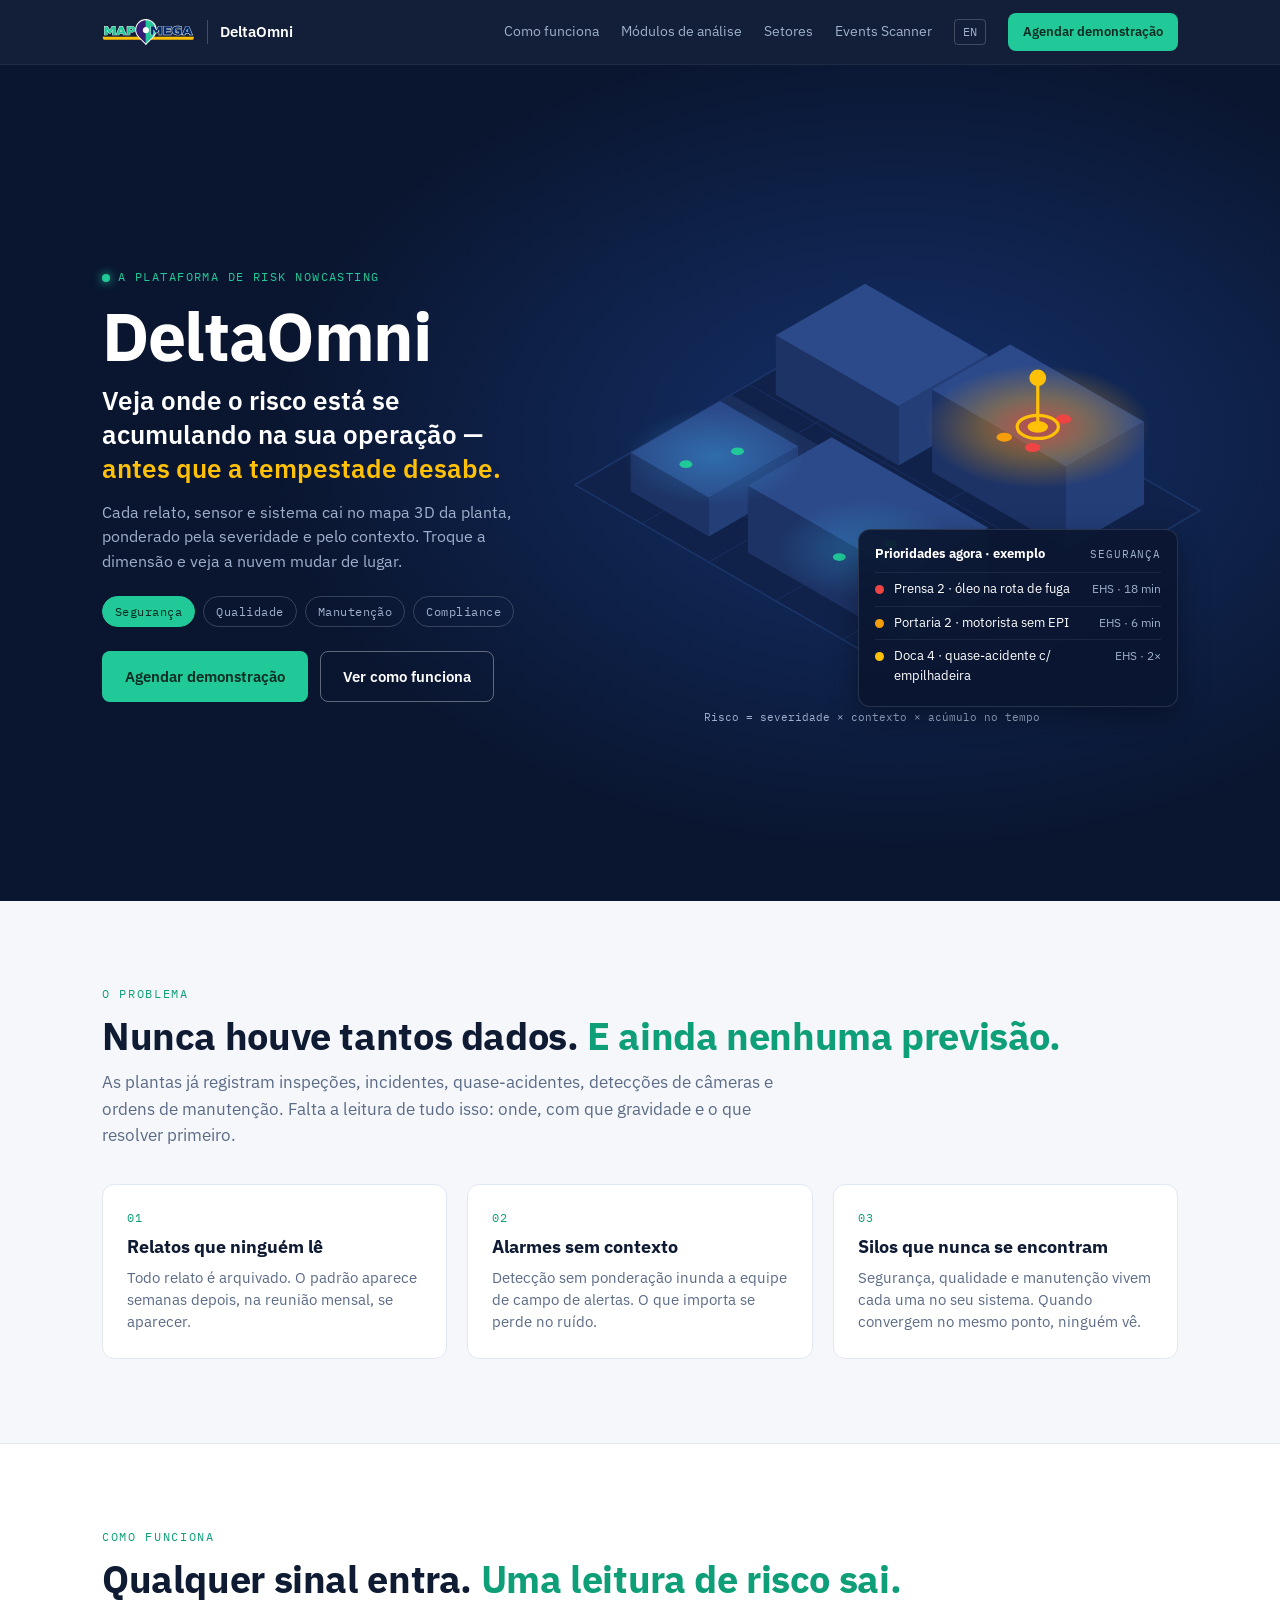
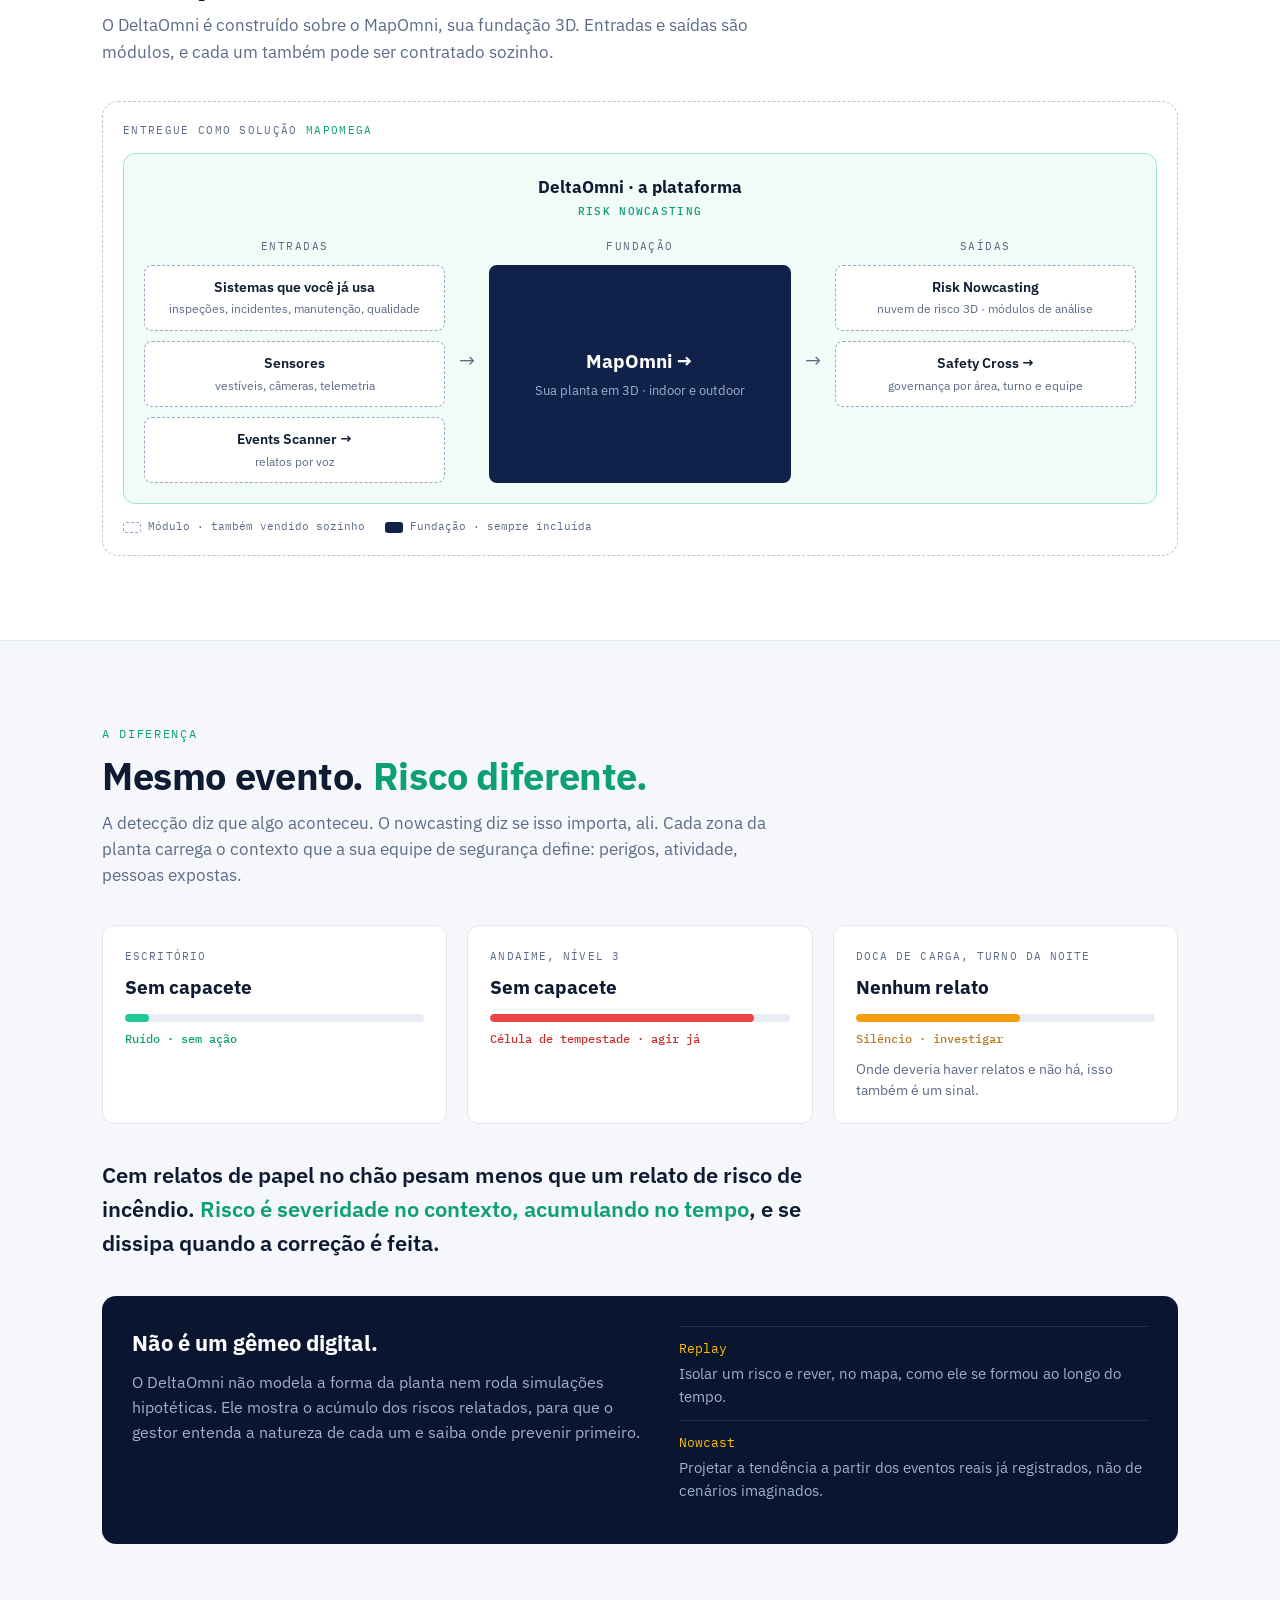
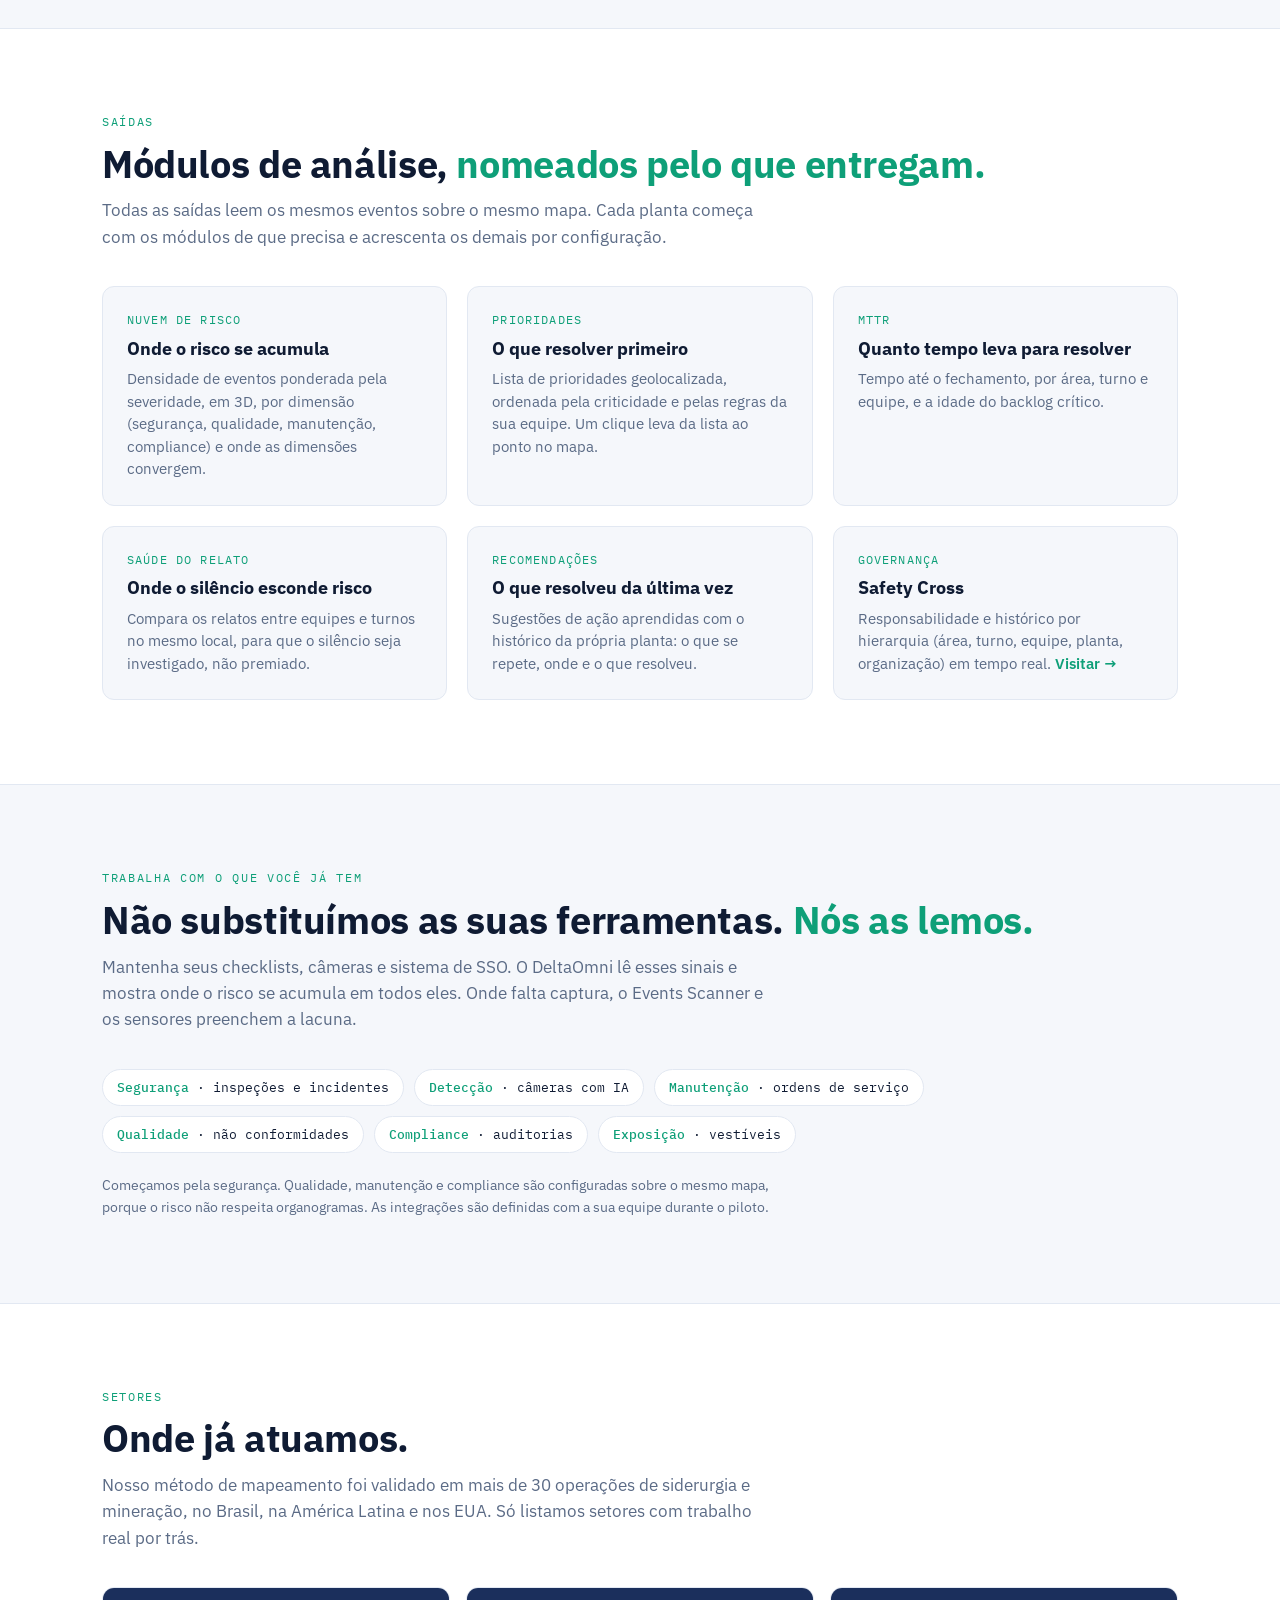
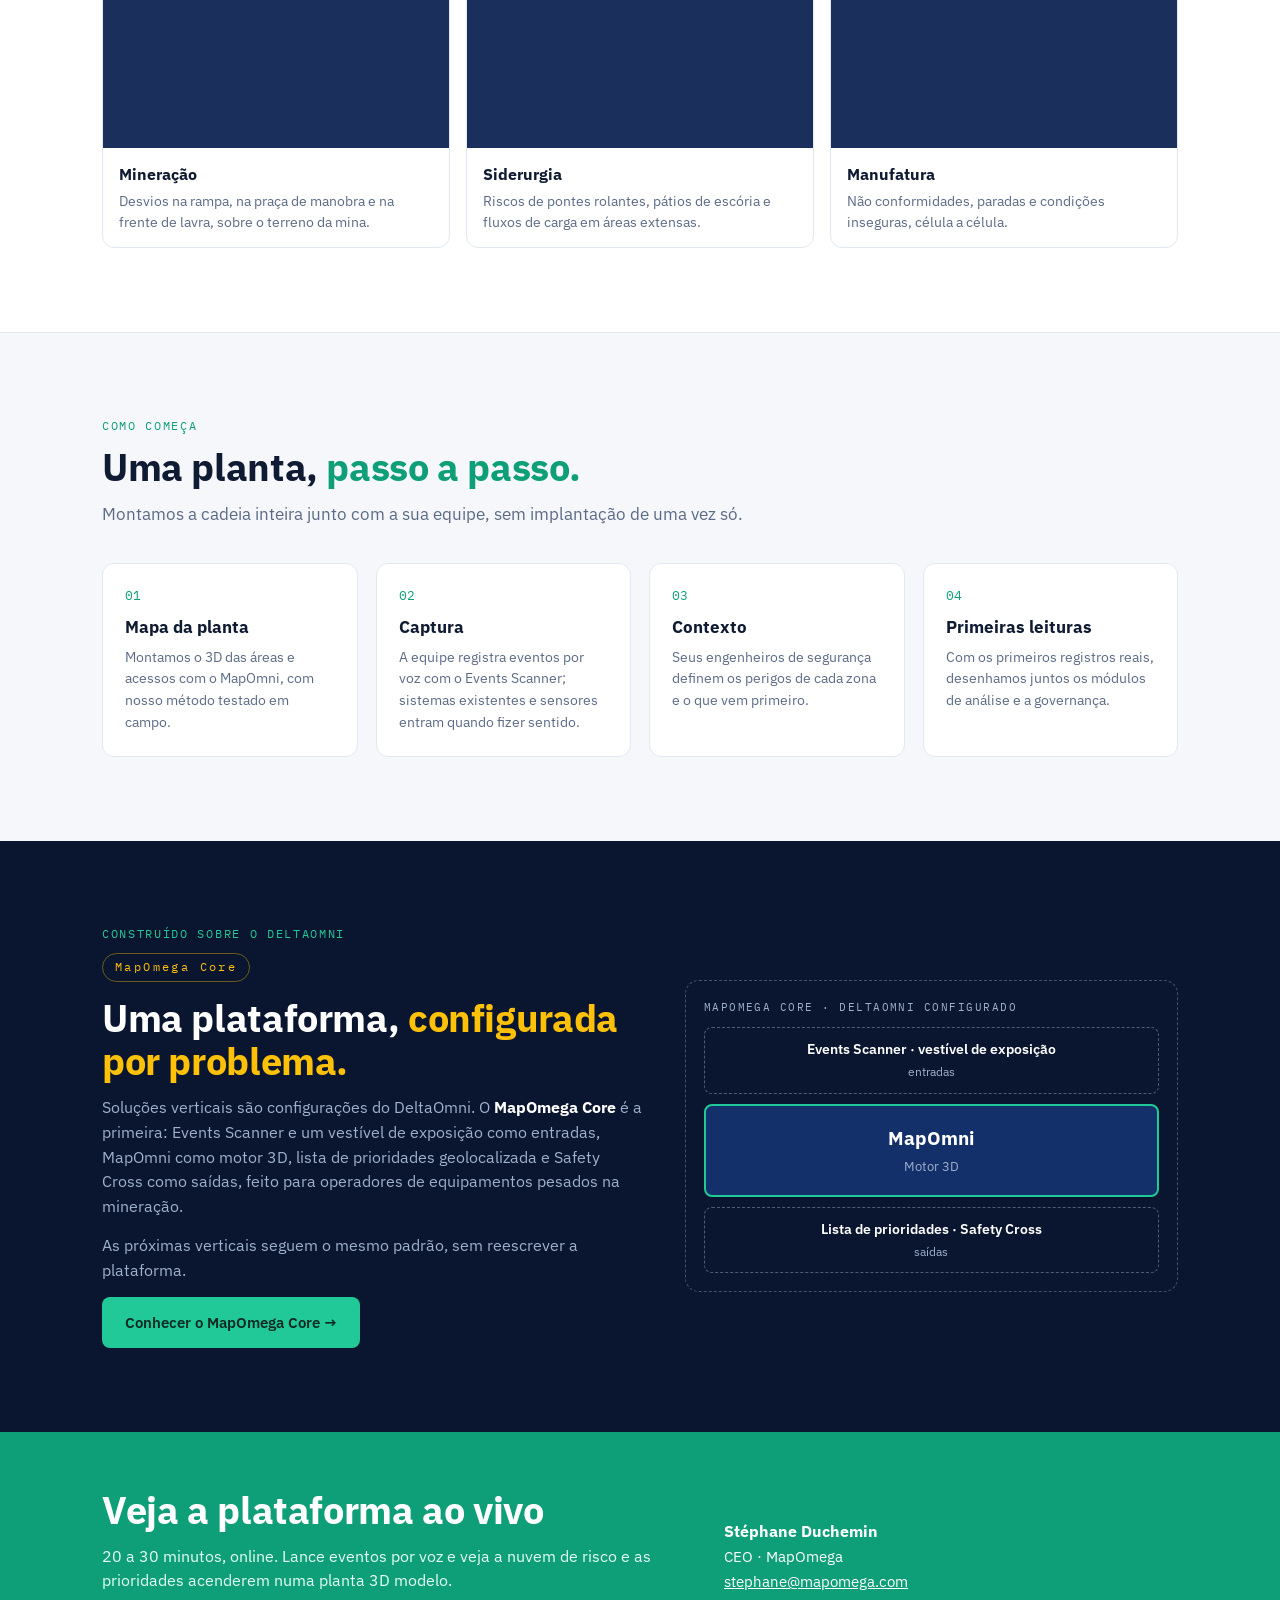
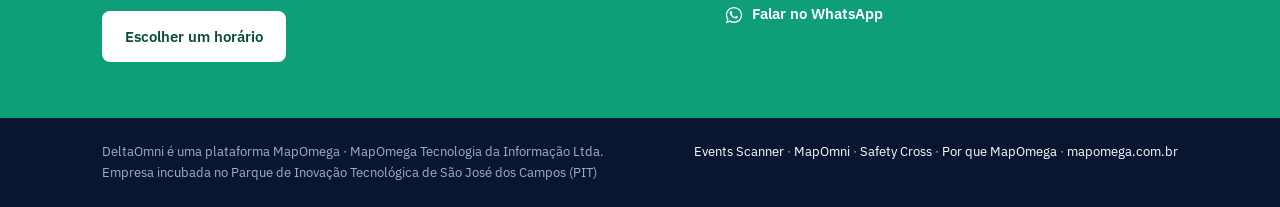
==== commit d65415b5: "Modify sectors layout and update links in index.html Updated the layout and content of the sectors s" ====
--- a/br/index.html
+++ b/br/index.html
@@ -150,11 +150,11 @@
 .chip b{color:#0E9F78;font-weight:500}
 .note{color:var(--muted);font-size:14px;max-width:680px;margin-top:22px}
 /* sectors */
-.sectors{display:grid;grid-template-columns:repeat(4,1fr);gap:16px}
+.sectors{display:grid;grid-template-columns:repeat(3,1fr);gap:16px}
 @media(max-width:960px){.sectors{grid-template-columns:repeat(2,1fr)}}
 @media(max-width:520px){.sectors{grid-template-columns:1fr}}
 .sector{background:var(--card);border:1px solid var(--bd);border-radius:12px;overflow:hidden}
-.sector .ph{height:120px;background:#1B2F5C center/cover no-repeat}
+.sector .ph{height:160px;background:#1B2F5C center/cover no-repeat}
 .sector .body{padding:14px 16px}
 .sector h3{font-size:16px;margin-bottom:4px}
 .sector p{color:var(--muted);font-size:13.5px}
@@ -277,7 +277,7 @@
           </div>
           <div class="ar" aria-hidden="true">→</div>
           <div class="col"><div class="colh">Fundação</div>
-            <div class="found"><b><a href="https://mapomni.com/">MapOmni →</a></b><span>Sua planta em 3D · indoor e outdoor</span></div>
+            <div class="found"><b><a href="https://mapomni.com/br/">MapOmni →</a></b><span>Sua planta em 3D · indoor e outdoor</span></div>
           </div>
           <div class="ar" aria-hidden="true">→</div>
           <div class="col"><div class="colh">Saídas</div>
@@ -330,9 +330,9 @@
 <section class="s alt" id="sectors">
   <div class="wrap">
     <div class="kicker">Setores</div>
-    <h2>Onde houver uma área a cuidar.</h2>
-    <p class="sub">Onde houver uma área a cuidar e pessoas que percebem os problemas antes de qualquer sistema, o DeltaOmni se aplica.</p>
-    <div class="sectors"><article class="sector"><div class="ph" style="background-image:url('/assets/setor-mineracao.jpg')" aria-hidden="true"></div><div class="body"><h3>Mineração</h3><p>Desvios na rampa, na praça de manobra e na frente de lavra, sobre o terreno da mina.</p></div></article><article class="sector"><div class="ph" style="background-image:url('/assets/setor-siderurgia.jpg')" aria-hidden="true"></div><div class="body"><h3>Siderurgia</h3><p>Riscos de pontes rolantes, pátios de escória e fluxos de carga em áreas extensas.</p></div></article><article class="sector"><div class="ph" style="background-image:url('/assets/setor-manufatura.jpg')" aria-hidden="true"></div><div class="body"><h3>Manufatura</h3><p>Não conformidades, paradas e condições inseguras, célula a célula.</p></div></article><article class="sector"><div class="ph" style="background-image:url('/assets/setor-portos.jpg')" aria-hidden="true"></div><div class="body"><h3>Portos</h3><p>Pátios, berços e acessos de caminhões, com várias empresas no mesmo mapa.</p></div></article><article class="sector"><div class="ph" style="background-image:url('/assets/setor-aeroportos.jpg')" aria-hidden="true"></div><div class="body"><h3>Aeroportos</h3><p>Pátio de aeronaves, áreas restritas e manutenção, onde cada minuto conta.</p></div></article><article class="sector"><div class="ph" style="background-image:url('/assets/setor-municipios.jpg')" aria-hidden="true"></div><div class="body"><h3>Municípios</h3><p>Zeladoria urbana: buracos, iluminação, descarte irregular, abertos e fechados no mapa da cidade.</p></div></article><article class="sector"><div class="ph" style="background-image:url('/assets/setor-campus.jpg')" aria-hidden="true"></div><div class="body"><h3>Campus universitários</h3><p>Manutenção predial, segurança e acessibilidade em dezenas de prédios.</p></div></article><article class="sector"><div class="ph" style="background-image:url('/assets/setor-parques.jpg')" aria-hidden="true"></div><div class="body"><h3>Parques de diversão</h3><p>Atrações, filas e áreas de circulação, com a equipe respondendo onde o público está.</p></div></article></div>
+    <h2>Onde já atuamos.</h2>
+    <p class="sub">Nosso método de mapeamento foi validado em mais de 30 operações de siderurgia e mineração, no Brasil, na América Latina e nos EUA. Só listamos setores com trabalho real por trás.</p>
+    <div class="sectors"><article class="sector"><div class="ph" style="background-image:url('/assets/setor-mineracao.jpg')" aria-hidden="true"></div><div class="body"><h3>Mineração</h3><p>Desvios na rampa, na praça de manobra e na frente de lavra, sobre o terreno da mina.</p></div></article><article class="sector"><div class="ph" style="background-image:url('/assets/setor-siderurgia.jpg')" aria-hidden="true"></div><div class="body"><h3>Siderurgia</h3><p>Riscos de pontes rolantes, pátios de escória e fluxos de carga em áreas extensas.</p></div></article><article class="sector"><div class="ph" style="background-image:url('/assets/setor-manufatura.jpg')" aria-hidden="true"></div><div class="body"><h3>Manufatura</h3><p>Não conformidades, paradas e condições inseguras, célula a célula.</p></div></article></div>
   </div>
 </section>
 
@@ -386,7 +386,7 @@
 <footer>
   <div class="wrap">
     <span>DeltaOmni é uma plataforma MapOmega · MapOmega Tecnologia da Informação Ltda.<br>Empresa incubada no Parque de Inovação Tecnológica de São José dos Campos (PIT)</span>
-    <span><a href="/br/scanner-de-eventos.html">Events Scanner</a> · <a href="https://mapomni.com">MapOmni</a> · <a href="https://safetycross.com.br">Safety Cross</a> · <a href="https://mapomega.com.br/why.html">Por que MapOmega</a> · <a href="https://mapomega.com.br">mapomega.com.br</a></span>
+    <span><a href="/br/scanner-de-eventos.html">Events Scanner</a> · <a href="https://mapomni.com/br/">MapOmni</a> · <a href="https://safetycross.com.br">Safety Cross</a> · <a href="https://mapomega.com.br/why.html">Por que MapOmega</a> · <a href="https://mapomega.com.br">mapomega.com.br</a></span>
   </div>
 </footer>
 
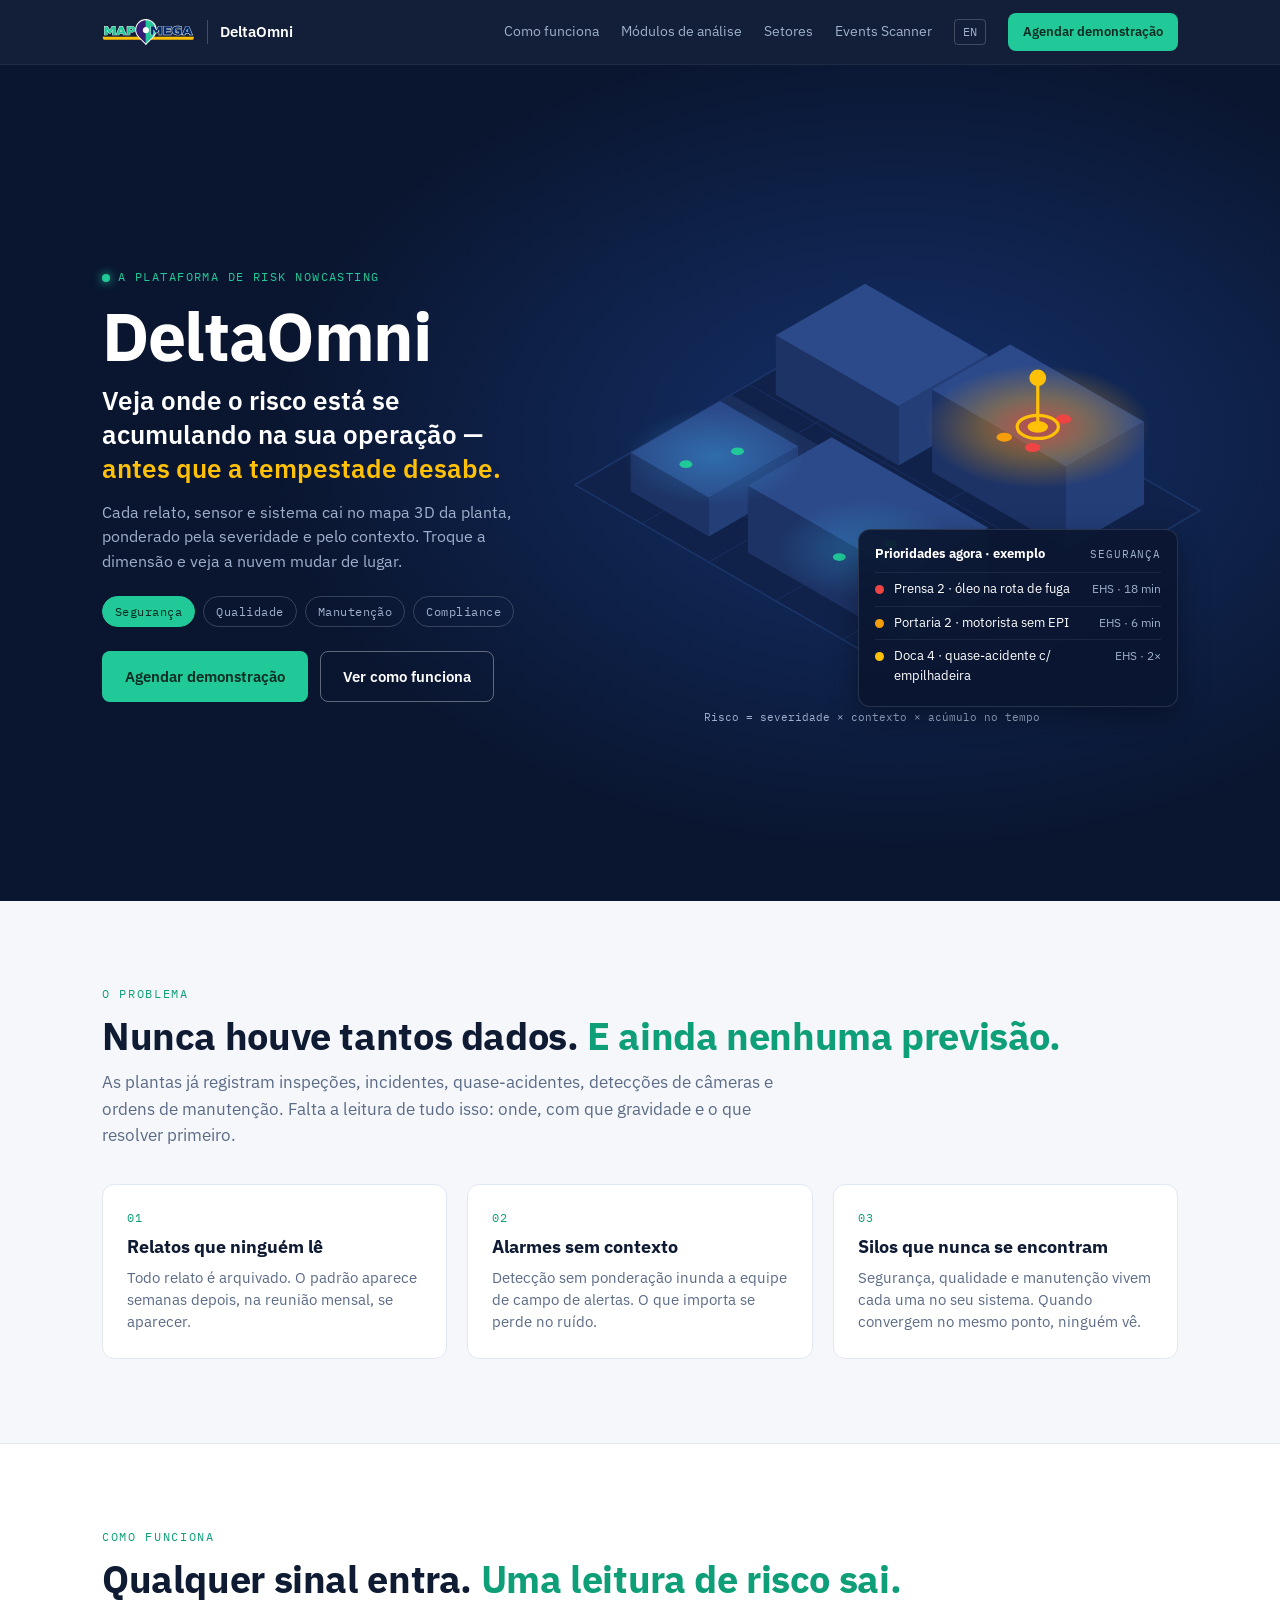
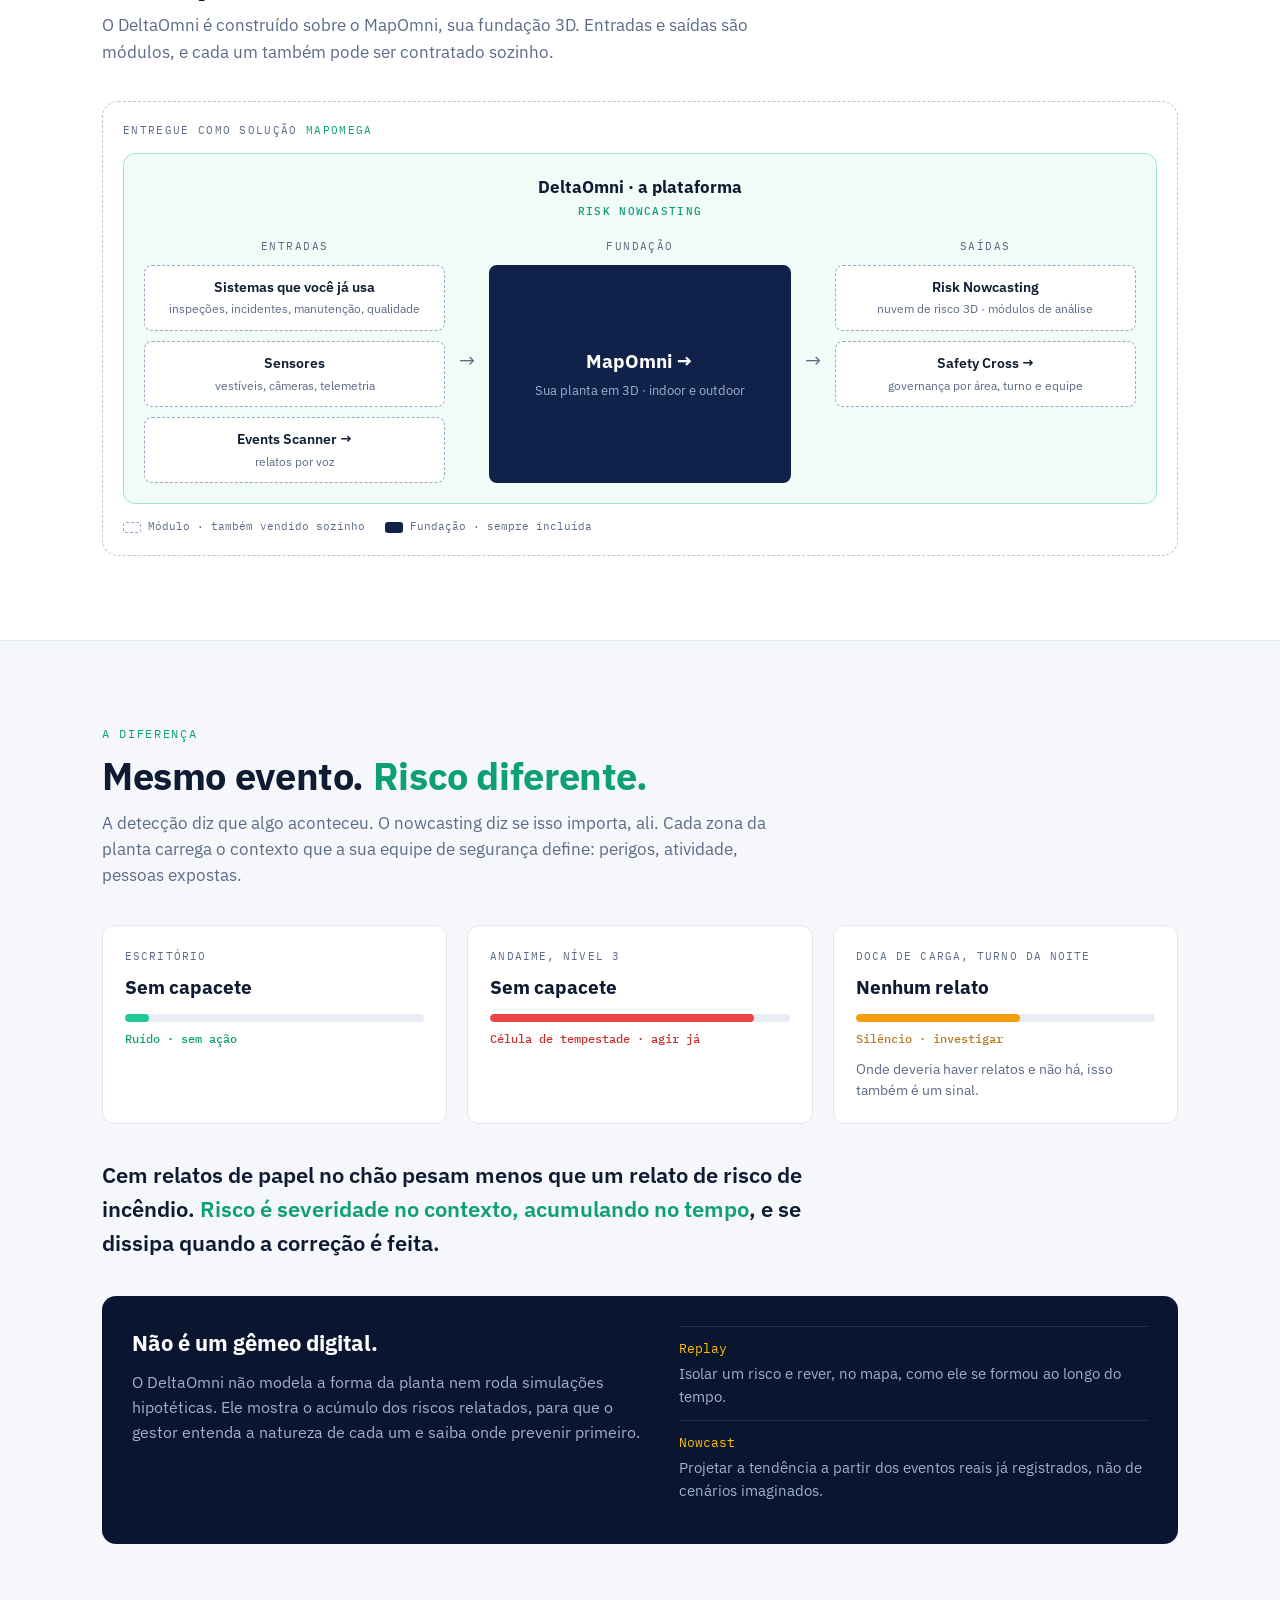
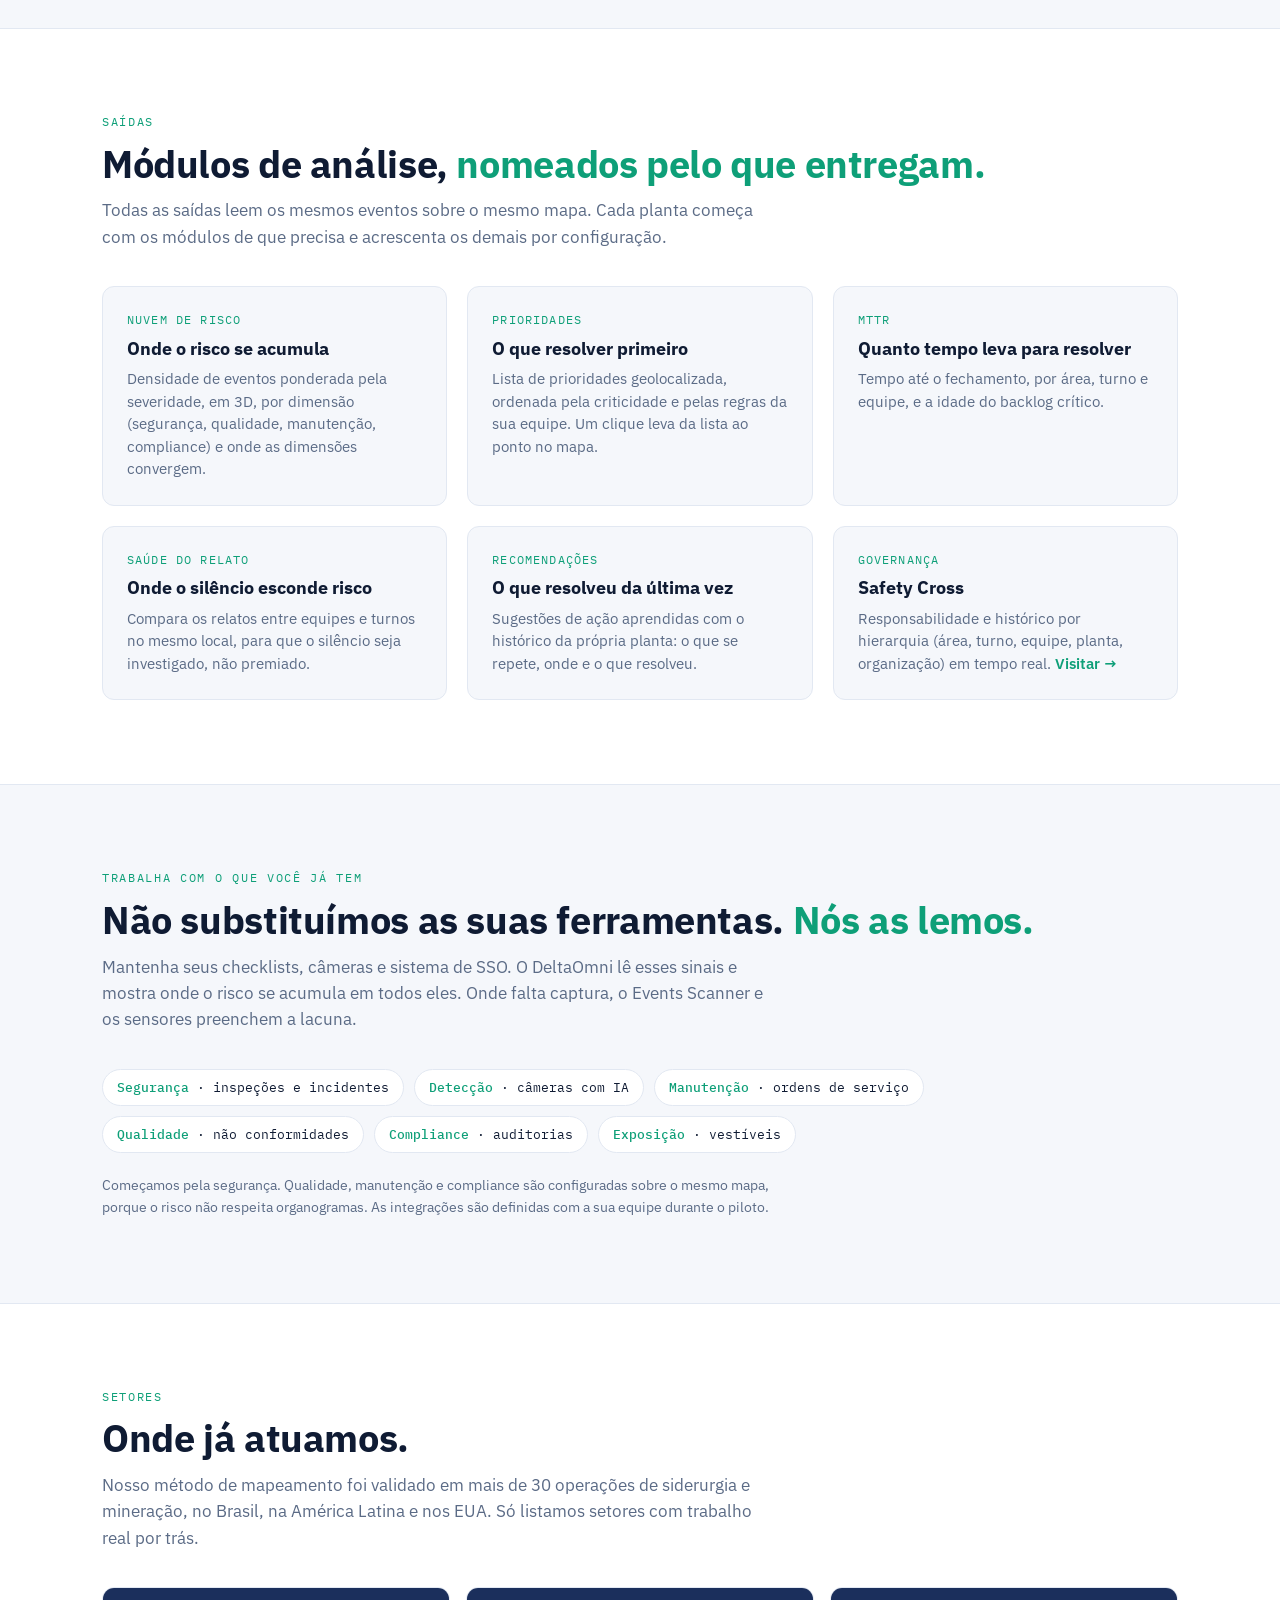
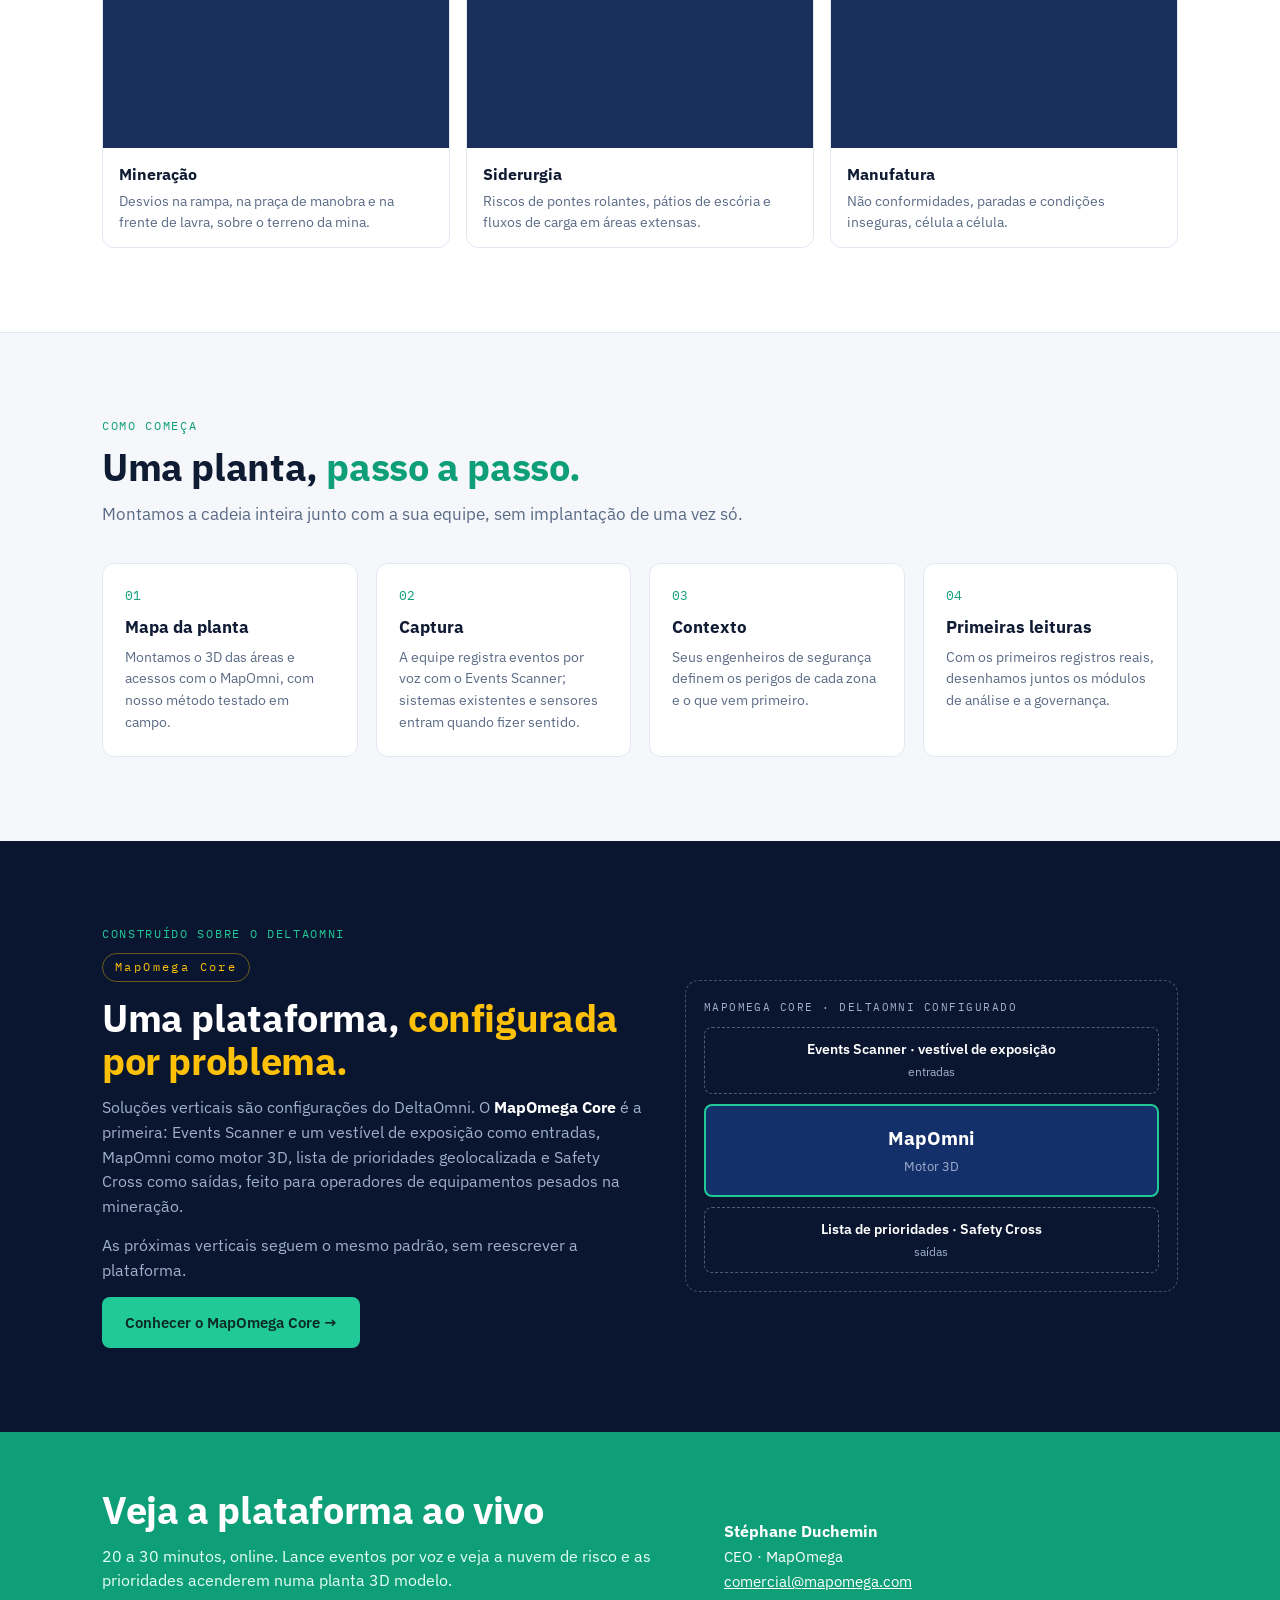
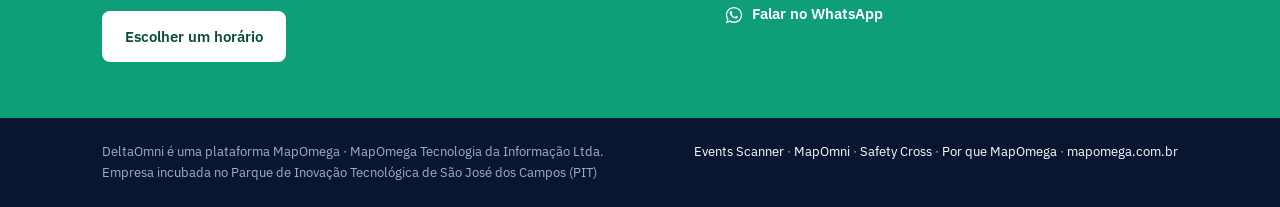
==== commit b291a25f: "Update contact email address in index.html" ====
--- a/br/index.html
+++ b/br/index.html
@@ -377,7 +377,7 @@
     <div class="contact">
       <b>Stéphane Duchemin</b>
       CEO · MapOmega<br>
-      <a href="mailto:stephane@mapomega.com">stephane@mapomega.com</a><br>
+      <a href="mailto:comercial@mapomega.com">comercial@mapomega.com</a><br>
       <a class="wa" href="https://wa.me/5521996485172?text=Ol%C3%A1%20St%C3%A9phane%2C%20vi%20a%20p%C3%A1gina%20do%20DeltaOmni%20e%20gostaria%20de%20saber%20mais." target="_blank" rel="noopener"><svg viewBox="0 0 32 32" aria-hidden="true"><path fill="currentColor" d="M16 3C8.8 3 3 8.7 3 15.8c0 2.5.7 4.9 2 7L3 29l6.4-2c2 1.1 4.3 1.7 6.6 1.7 7.2 0 13-5.7 13-12.8S23.2 3 16 3zm0 23.4c-2.1 0-4.1-.6-5.9-1.6l-.4-.3-3.8 1.2 1.2-3.7-.3-.4c-1.2-1.8-1.8-3.8-1.8-5.9C5 9.9 9.9 5.2 16 5.2s11 4.7 11 10.6-4.9 10.6-11 10.6zm6-7.9c-.3-.2-2-1-2.3-1.1-.3-.1-.5-.2-.8.2-.2.3-.9 1.1-1.1 1.3-.2.2-.4.2-.7.1-.3-.2-1.4-.5-2.7-1.6-1-.9-1.7-2-1.9-2.3-.2-.3 0-.5.1-.7l.5-.6c.2-.2.2-.3.3-.6.1-.2 0-.4 0-.6l-1-2.4c-.3-.6-.5-.5-.8-.5h-.6c-.2 0-.6.1-.9.4-.3.3-1.1 1.1-1.1 2.7s1.2 3.1 1.3 3.3c.2.2 2.3 3.5 5.5 4.8.8.3 1.4.5 1.8.6.8.2 1.5.2 2 .1.6-.1 2-.8 2.2-1.6.3-.8.3-1.4.2-1.6-.1-.1-.3-.2-.6-.4z"/></svg>Falar no WhatsApp</a>
     </div>
   </div>
